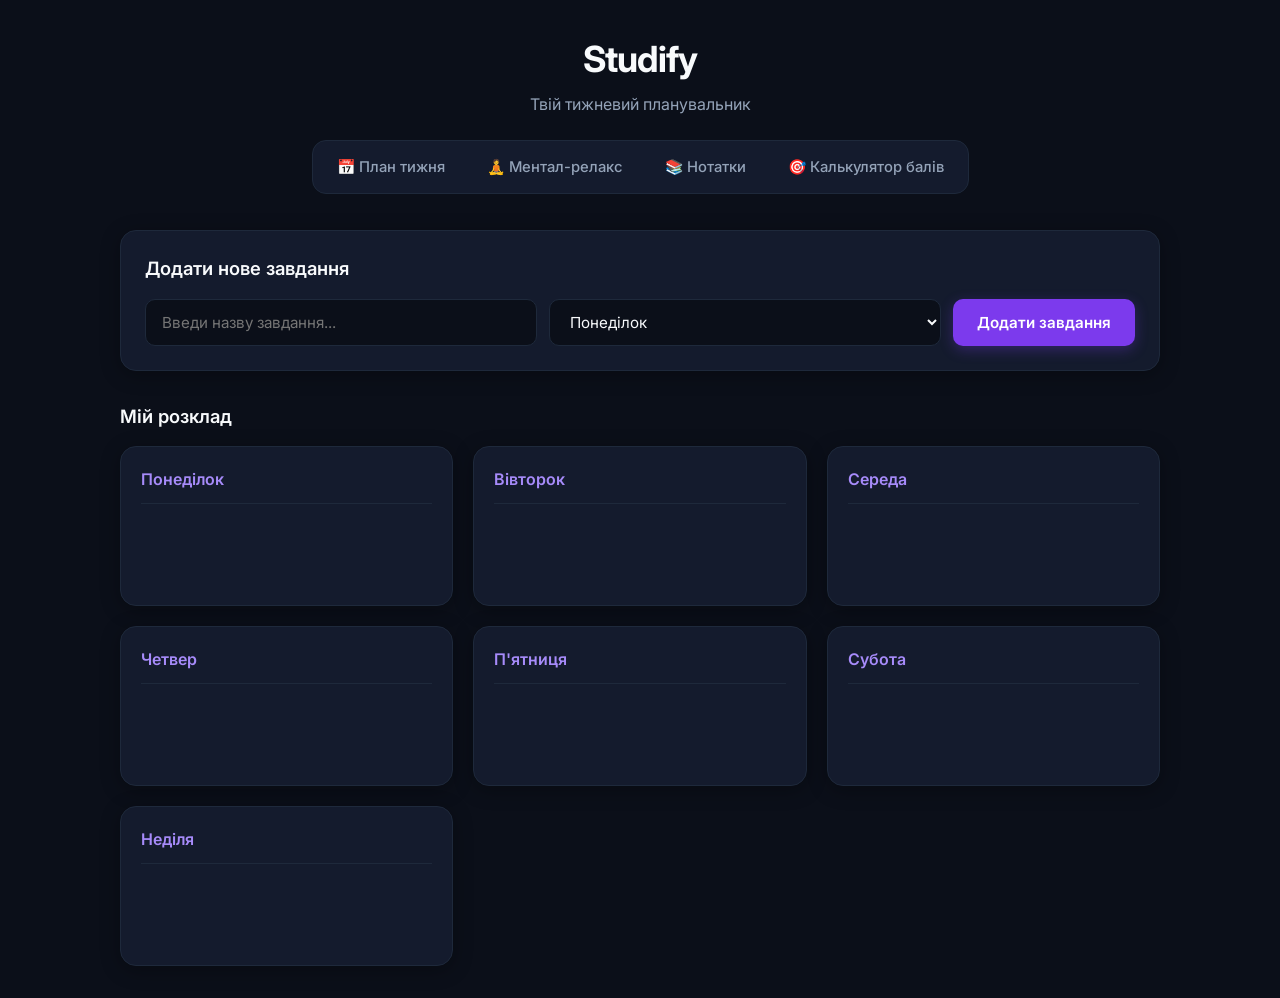
==== index.html @ 10cc6bbf "Add files via upload" ====
<!DOCTYPE html>
<html lang="uk">
<head>
    <meta charset="UTF-8">
    <meta name="viewport" content="width=device-width, initial-scale=1.0">
    <title>Studify — План тижня</title>
    <link rel="stylesheet" href="css/style.css">
</head>
<body>
    <div class="container">
        <header>
            <h1>Studify</h1>
            <p>Твій тижневий планувальник</p>
            
            <nav class="nav-menu">
    <a href="index.html" class="nav-btn">📅 План тижня</a>
    <a href="relax.html" class="nav-btn">🧘 Ментал-релакс</a>
    <a href="notes.html" class="nav-btn">📚 Нотатки</a>
    <a href="calc.html" class="nav-btn">🎯 Калькулятор балів</a>
            </nav>
        </header>

        <section class="task-form-section">
            <h2>Додати нове завдання</h2>
            <form id="taskForm">
                <input type="text" id="taskInput" placeholder="Введи назву завдання..." required>
                <select id="daySelect">
                    <option value="Понеділок">Понеділок</option>
                    <option value="Вівторок">Вівторок</option>
                    <option value="Середа">Середа</option>
                    <option value="Четвер">Четвер</option>
                    <option value="П'ятниця">П'ятниця</option>
                    <option value="Субота">Субота</option>
                    <option value="Неділя">Неділя</option>
                </select>
                <button type="submit">Додати завдання</button>
            </form>
        </section>

        <section class="board-section">
            <h2>Мій розклад</h2>
            <div class="board" id="board"></div>
        </section>
    </div>

    <script src="js/app.js"></script>
</body>
</html>
---- css/style.css ----
@import url('https://fonts.googleapis.com/css2?family=Inter:wght@400;500;600;700&display=swap');

* {
    box-sizing: border-box;
    margin: 0;
    padding: 0;
    font-family: 'Inter', -apple-system, BlinkMacSystemFont, 'Segoe UI', Roboto, sans-serif;
}

body {
    background-color: #0b0f19;
    color: #e2e8f0;
    padding: 32px 20px;
    line-height: 1.5;
}

.container {
    max-width: 1040px;
    margin: 0 auto;
}

header {
    text-align: center;
    margin-bottom: 36px;
}

header h1 {
    font-size: 2.25rem;
    font-weight: 700;
    letter-spacing: -0.025em;
    color: #f8fafc;
    margin-bottom: 6px;
}

header p {
    color: #94a3b8;
    font-size: 1rem;
    margin-bottom: 24px;
}

.nav-menu {
    display: inline-flex;
    flex-wrap: wrap;
    justify-content: center;
    gap: 6px;
    background-color: #141b2d;
    padding: 6px;
    border-radius: 14px;
    border: 1px solid #1e293b;
}

.nav-btn {
    padding: 9px 18px;
    color: #94a3b8;
    text-decoration: none;
    border-radius: 10px;
    font-weight: 500;
    font-size: 0.925rem;
    transition: all 0.2s ease;
}

.nav-btn:hover {
    color: #f8fafc;
    background-color: rgba(255, 255, 255, 0.05);
}

.nav-btn.active {
    background-color: #7c3aed;
    color: #ffffff;
    font-weight: 600;
    box-shadow: 0 4px 14px rgba(124, 58, 237, 0.35);
}

.task-form-section {
    background: #141b2d;
    padding: 24px;
    border-radius: 16px;
    border: 1px solid #1e293b;
    box-shadow: 0 4px 20px rgba(0, 0, 0, 0.3);
    margin-bottom: 32px;
}

.task-form-section h2,
.board-section h2 {
    font-size: 1.15rem;
    font-weight: 600;
    color: #f8fafc;
    margin-bottom: 16px;
}

#taskForm,
#noteForm,
#calcForm {
    display: flex;
    gap: 12px;
    flex-wrap: wrap;
}

input[type="text"],
input[type="number"],
select {
    padding: 12px 16px;
    font-size: 0.95rem;
    color: #f8fafc;
    background-color: #0b0f19;
    border: 1px solid #1e293b;
    border-radius: 10px;
    flex: 1;
    min-width: 180px;
    transition: all 0.2s ease;
    outline: none;
    cursor: pointer;
}

input[type="text"] {
    cursor: text;
}

input[type="text"]:focus,
input[type="number"]:focus,
select:focus {
    background-color: #141b2d;
    border-color: #7c3aed;
    box-shadow: 0 0 0 3px rgba(124, 58, 237, 0.25);
}

button[type="submit"],
#startBreathBtn {
    padding: 12px 24px;
    background-color: #7c3aed;
    color: #ffffff;
    border: none;
    border-radius: 10px;
    cursor: pointer;
    font-size: 0.95rem;
    font-weight: 600;
    transition: all 0.2s ease;
    box-shadow: 0 4px 14px rgba(124, 58, 237, 0.3);
}

button[type="submit"]:hover,
#startBreathBtn:hover {
    background-color: #6d28d9;
    transform: translateY(-1px);
    box-shadow: 0 6px 18px rgba(124, 58, 237, 0.4);
}

button[type="submit"]:active,
#startBreathBtn:active {
    transform: translateY(0);
}

.board {
    display: grid;
    grid-template-columns: repeat(auto-fit, minmax(260px, 1fr));
    gap: 20px;
}

.day-column {
    background: #141b2d;
    padding: 20px;
    border-radius: 16px;
    border: 1px solid #1e293b;
    box-shadow: 0 4px 20px rgba(0, 0, 0, 0.3);
    min-height: 160px;
}

.day-column h3 {
    font-size: 1rem;
    font-weight: 600;
    color: #a78bfa;
    padding-bottom: 12px;
    margin-bottom: 14px;
    border-bottom: 1px solid #1e293b;
}

.task-list {
    list-style: none;
    display: flex;
    flex-direction: column;
    gap: 10px;
}

.task-item {
    display: flex;
    justify-content: space-between;
    align-items: center;
    background: #0b0f19;
    padding: 12px 14px;
    border-radius: 10px;
    border: 1px solid #1e293b;
    font-size: 0.95rem;
    color: #e2e8f0;
    transition: all 0.2s ease;
}

.task-item:hover {
    border-color: #334155;
    background: #0f172a;
}

.task-item.completed {
    text-decoration: line-through;
    color: #64748b;
    background: #0e1320;
}

.btn-delete {
    background: transparent;
    border: none;
    color: #94a3b8;
    cursor: pointer;
    font-size: 0.9rem;
    width: 28px;
    height: 28px;
    border-radius: 6px;
    display: flex;
    align-items: center;
    justify-content: center;
    transition: all 0.15s ease;
}

.btn-delete:hover {
    background-color: rgba(239, 68, 68, 0.2);
    color: #f87171;
}

.relax-card {
    background: #141b2d;
    padding: 48px 24px;
    border-radius: 20px;
    border: 1px solid #1e293b;
    text-align: center;
    box-shadow: 0 4px 20px rgba(0, 0, 0, 0.3);
    max-width: 540px;
    margin: 0 auto;
}

.relax-card h2 {
    color: #f8fafc;
    font-size: 1.4rem;
    margin-bottom: 8px;
}

.relax-card p {
    color: #94a3b8;
    margin-bottom: 36px;
}

.breathing-circle {
    width: 170px;
    height: 170px;
    background: linear-gradient(135deg, #7c3aed, #4f46e5);
    color: #ffffff;
    border-radius: 50%;
    margin: 0 auto 36px auto;
    display: flex;
    align-items: center;
    justify-content: center;
    font-size: 1.05rem;
    font-weight: 600;
    box-shadow: 0 10px 30px rgba(124, 58, 237, 0.35);
    transition: transform 4s ease-in-out, background 4s ease-in-out, box-shadow 4s ease-in-out;
}

.breathing-circle.inhale {
    transform: scale(1.25);
    background: linear-gradient(135deg, #2563eb, #1d4ed8);
    box-shadow: 0 15px 35px rgba(37, 99, 235, 0.4);
}

.breathing-circle.exhale {
    transform: scale(1);
    background: linear-gradient(135deg, #7c3aed, #4f46e5);
    box-shadow: 0 10px 30px rgba(124, 58, 237, 0.35);
}

#startBreathBtn:disabled {
    background-color: #334155;
    cursor: not-allowed;
    transform: none;
    box-shadow: none;
}

.notes-grid {
    display: grid;
    grid-template-columns: repeat(auto-fill, minmax(280px, 1fr));
    gap: 20px;
}

.note-card {
    background: #141b2d;
    padding: 20px;
    border-radius: 16px;
    border: 1px solid #1e293b;
    box-shadow: 0 4px 20px rgba(0, 0, 0, 0.3);
    display: flex;
    flex-direction: column;
    justify-content: space-between;
    transition: transform 0.2s ease, box-shadow 0.2s ease;
}

.note-card:hover {
    transform: translateY(-2px);
    border-color: #334155;
}

.note-header {
    display: flex;
    justify-content: space-between;
    align-items: center;
    margin-bottom: 12px;
}

.note-header strong {
    display: inline-block;
    background-color: rgba(124, 58, 237, 0.15);
    color: #a78bfa;
    padding: 4px 12px;
    border-radius: 20px;
    font-size: 0.85rem;
    font-weight: 600;
}

.note-card p {
    color: #cbd5e1;
    font-size: 0.95rem;
    line-height: 1.6;
    word-break: break-word;
}

.calc-result-box {
    background: linear-gradient(135deg, #7c3aed, #4f46e5);
    color: #ffffff;
    padding: 24px;
    border-radius: 16px;
    font-size: 1.5rem;
    font-weight: 700;
    text-align: center;
    margin-bottom: 24px;
    box-shadow: 0 8px 25px rgba(124, 58, 237, 0.3);
    letter-spacing: -0.02em;
}

#gradesBoard {
    display: block;
    background: #141b2d;
    padding: 20px;
    border-radius: 16px;
    border: 1px solid #1e293b;
    box-shadow: 0 4px 20px rgba(0, 0, 0, 0.3);
}

#gradesBoard .task-item strong {
    background-color: rgba(124, 58, 237, 0.15);
    color: #a78bfa;
    padding: 3px 10px;
    border-radius: 8px;
    margin-left: 8px;
    font-size: 0.9rem;
}
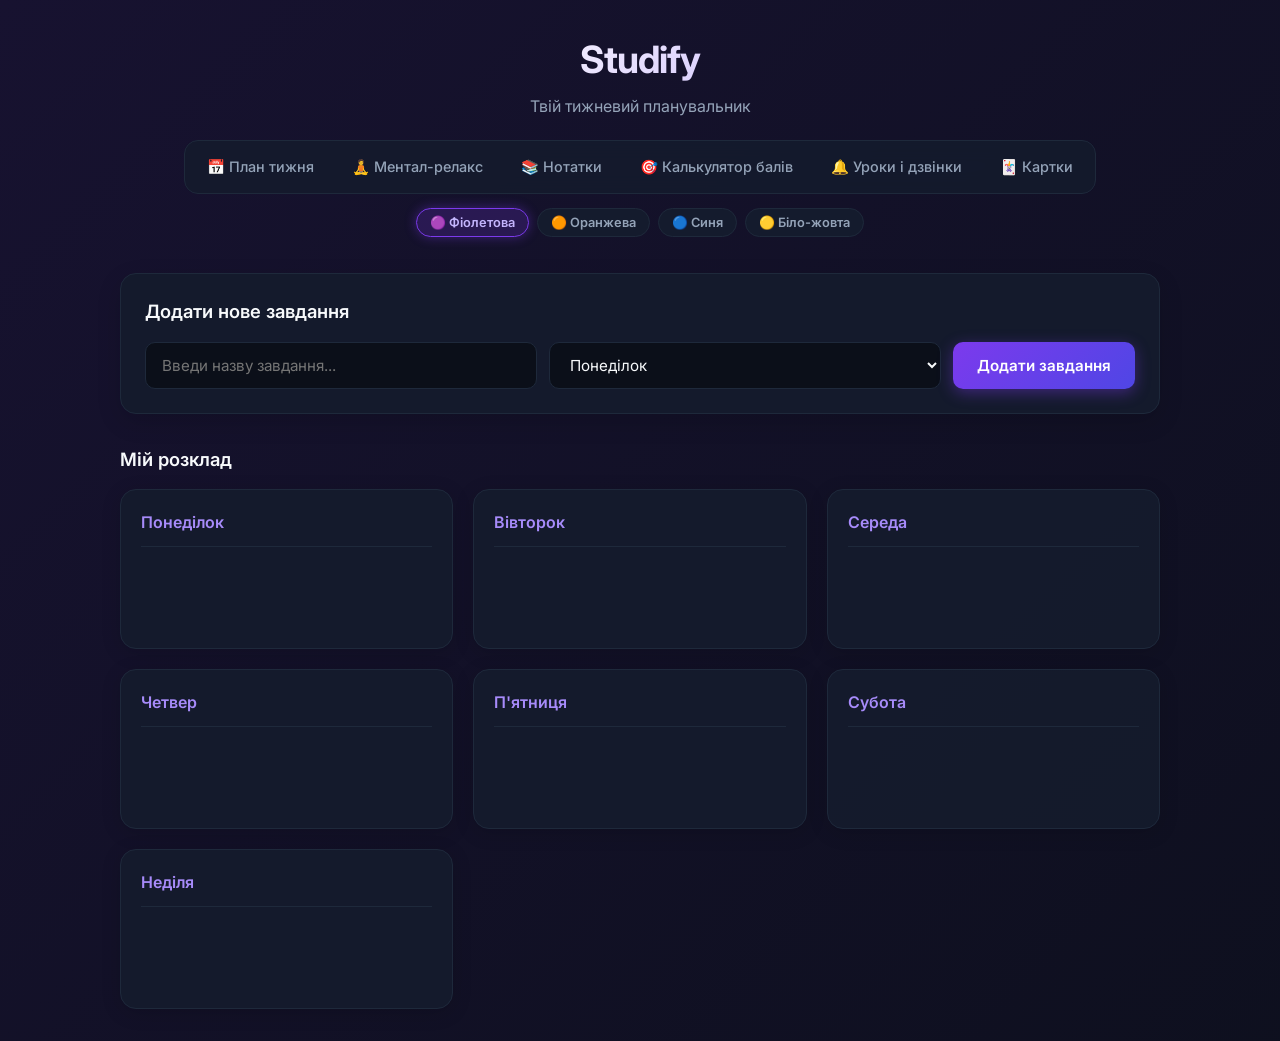
==== commit ba25ae55: "Add files via upload" ====
--- a/index.html
+++ b/index.html
@@ -11,13 +11,21 @@
         <header>
             <h1>Studify</h1>
             <p>Твій тижневий планувальник</p>
-            
+
             <nav class="nav-menu">
     <a href="index.html" class="nav-btn">📅 План тижня</a>
     <a href="relax.html" class="nav-btn">🧘 Ментал-релакс</a>
     <a href="notes.html" class="nav-btn">📚 Нотатки</a>
     <a href="calc.html" class="nav-btn">🎯 Калькулятор балів</a>
-            </nav>
+    <a href="schedule.html" class="nav-btn">🔔 Уроки і дзвінки</a>
+    <a href="flashcards.html" class="nav-btn">🃏 Картки</a>
+</nav>
+            <div class="theme-switcher">
+                <button type="button" class="theme-btn active" data-theme="purple">🟣 Фіолетова</button>
+                <button type="button" class="theme-btn" data-theme="orange">🟠 Оранжева</button>
+                <button type="button" class="theme-btn" data-theme="blue">🔵 Синя</button>
+                <button type="button" class="theme-btn" data-theme="cream">🟡 Біло-жовта</button>
+            </div>
         </header>
 
         <section class="task-form-section">
@@ -44,5 +52,6 @@
     </div>
 
     <script src="js/app.js"></script>
+    <script src="js/theme.js"></script>
 </body>
 </html>
--- a/css/style.css
+++ b/css/style.css
@@ -1,4 +1,162 @@
 @import url('https://fonts.googleapis.com/css2?family=Inter:wght@400;500;600;700&display=swap');
+
+:root,
+body[data-theme="purple"] {
+    --bg-grad: linear-gradient(-45deg, #0b0f19, #131129, #0b0f19, #171230);
+    --surface: rgba(20, 27, 45, 0.9);
+    --surface-solid: #141b2d;
+    --surface-inner: #0b0f19;
+    --surface-hover: #111827;
+    --border: #1e293b;
+    --border-hover: #4c1d95;
+    --text: #e2e8f0;
+    --text-strong: #f8fafc;
+    --muted: #94a3b8;
+    --accent: #7c3aed;
+    --accent-hover: #6d28d9;
+    --accent-soft: #a78bfa;
+    --badge-bg: rgba(124, 58, 237, 0.2);
+    --badge-text: #c4b5fd;
+    --btn-grad: linear-gradient(135deg, #7c3aed, #4f46e5);
+    --hero-grad: linear-gradient(135deg, #7c3aed, #3b82f6);
+    --title-grad: linear-gradient(135deg, #ffffff 30%, #a78bfa 100%);
+    --glow: rgba(124, 58, 237, 0.4);
+    --btn-text: #ffffff;
+    --inhale-grad: linear-gradient(135deg, #3b82f6, #1d4ed8);
+    --inhale-glow: rgba(59, 130, 246, 0.55);
+}
+
+body[data-theme="orange"] {
+    --bg-grad: linear-gradient(-45deg, #16100c, #24150b, #16100c, #2b180d);
+    --surface: rgba(34, 22, 15, 0.92);
+    --surface-solid: #22160f;
+    --surface-inner: #140d09;
+    --surface-hover: #1c130d;
+    --border: #3b2618;
+    --border-hover: #c2410c;
+    --text: #ffedd5;
+    --text-strong: #fff7ed;
+    --muted: #d6b89c;
+    --accent: #ea580c;
+    --accent-hover: #c2410c;
+    --accent-soft: #fb923c;
+    --badge-bg: rgba(234, 88, 12, 0.22);
+    --badge-text: #fdba74;
+    --btn-grad: linear-gradient(135deg, #f97316, #ea580c);
+    --hero-grad: linear-gradient(135deg, #f97316, #d97706);
+    --title-grad: linear-gradient(135deg, #fff7ed 25%, #fb923c 100%);
+    --glow: rgba(249, 115, 22, 0.42);
+    --btn-text: #ffffff;
+    --inhale-grad: linear-gradient(135deg, #f59e0b, #d97706);
+    --inhale-glow: rgba(245, 158, 11, 0.55);
+}
+
+body[data-theme="blue"] {
+    --bg-grad: linear-gradient(-45deg, #07111e, #0c1d33, #07111e, #0f2542);
+    --surface: rgba(13, 27, 48, 0.92);
+    --surface-solid: #0d1b30;
+    --surface-inner: #07111e;
+    --surface-hover: #0b1729;
+    --border: #1b3559;
+    --border-hover: #0284c7;
+    --text: #e0f2fe;
+    --text-strong: #f0f9ff;
+    --muted: #93c5fd;
+    --accent: #0284c7;
+    --accent-hover: #0369a1;
+    --accent-soft: #38bdf8;
+    --badge-bg: rgba(2, 132, 199, 0.22);
+    --badge-text: #7dd3fc;
+    --btn-grad: linear-gradient(135deg, #0ea5e9, #2563eb);
+    --hero-grad: linear-gradient(135deg, #0284c7, #1d4ed8);
+    --title-grad: linear-gradient(135deg, #f0f9ff 25%, #38bdf8 100%);
+    --glow: rgba(14, 165, 233, 0.42);
+    --btn-text: #ffffff;
+    --inhale-grad: linear-gradient(135deg, #06b6d4, #0284c7);
+    --inhale-glow: rgba(6, 182, 212, 0.55);
+}
+
+body[data-theme="cream"] {
+    --bg-grad: linear-gradient(-45deg, #fffdf7, #fef9e7, #ffffff, #fef5d4);
+    --surface: rgba(255, 255, 255, 0.94);
+    --surface-solid: #ffffff;
+    --surface-inner: #fffbeb;
+    --surface-hover: #fef3c7;
+    --border: #fde68a;
+    --border-hover: #eab308;
+    --text: #292524;
+    --text-strong: #1c1917;
+    --muted: #78716c;
+    --accent: #eab308;
+    --accent-hover: #ca8a04;
+    --accent-soft: #ca8a04;
+    --badge-bg: rgba(234, 179, 8, 0.18);
+    --badge-text: #854d0e;
+    --btn-grad: linear-gradient(135deg, #facc15, #eab308);
+    --hero-grad: linear-gradient(135deg, #eab308, #d97706);
+    --title-grad: linear-gradient(135deg, #1c1917 20%, #ca8a04 100%);
+    --glow: rgba(234, 179, 8, 0.35);
+    --btn-text: #1c1917;
+    --inhale-grad: linear-gradient(135deg, #fde047, #eab308);
+    --inhale-glow: rgba(250, 204, 21, 0.5);
+}
+
+@keyframes fadeInPage {
+    from {
+        opacity: 0;
+        transform: translateY(12px);
+    }
+    to {
+        opacity: 1;
+        transform: translateY(0);
+    }
+}
+
+@keyframes popInCard {
+    0% {
+        opacity: 0;
+        transform: scale(0.92) translateY(10px);
+    }
+    100% {
+        opacity: 1;
+        transform: scale(1) translateY(0);
+    }
+}
+
+@keyframes fadeOutCard {
+    0% {
+        opacity: 1;
+        transform: scale(1);
+    }
+    100% {
+        opacity: 0;
+        transform: scale(0.85) translateX(15px);
+    }
+}
+
+@keyframes pulseAura {
+    0% {
+        box-shadow: 0 0 0 0 var(--glow);
+    }
+    70% {
+        box-shadow: 0 0 0 24px rgba(0, 0, 0, 0);
+    }
+    100% {
+        box-shadow: 0 0 0 0 rgba(0, 0, 0, 0);
+    }
+}
+
+@keyframes bgShift {
+    0% {
+        background-position: 0% 50%;
+    }
+    50% {
+        background-position: 100% 50%;
+    }
+    100% {
+        background-position: 0% 50%;
+    }
+}
 
 * {
     box-sizing: border-box;
@@ -8,15 +166,20 @@
 }
 
 body {
-    background-color: #0b0f19;
-    color: #e2e8f0;
+    background: var(--bg-grad);
+    background-size: 400% 400%;
+    animation: bgShift 15s ease infinite;
+    color: var(--text);
     padding: 32px 20px;
     line-height: 1.5;
+    min-height: 100vh;
+    transition: color 0.3s ease;
 }
 
 .container {
     max-width: 1040px;
     margin: 0 auto;
+    animation: fadeInPage 0.5s ease-out;
 }
 
 header {
@@ -25,17 +188,20 @@
 }
 
 header h1 {
-    font-size: 2.25rem;
+    font-size: 2.35rem;
     font-weight: 700;
     letter-spacing: -0.025em;
-    color: #f8fafc;
+    background: var(--title-grad);
+    background-clip: text;
+    -webkit-background-clip: text;
+    -webkit-text-fill-color: transparent;
     margin-bottom: 6px;
 }
 
 header p {
-    color: #94a3b8;
+    color: var(--muted);
     font-size: 1rem;
-    margin-bottom: 24px;
+    margin-bottom: 22px;
 }
 
 .nav-menu {
@@ -43,54 +209,97 @@
     flex-wrap: wrap;
     justify-content: center;
     gap: 6px;
-    background-color: #141b2d;
+    background-color: var(--surface);
+    backdrop-filter: blur(10px);
     padding: 6px;
     border-radius: 14px;
-    border: 1px solid #1e293b;
+    border: 1px solid var(--border);
+    margin-bottom: 14px;
 }
 
 .nav-btn {
-    padding: 9px 18px;
-    color: #94a3b8;
+    padding: 9px 16px;
+    color: var(--muted);
     text-decoration: none;
     border-radius: 10px;
     font-weight: 500;
-    font-size: 0.925rem;
+    font-size: 0.9rem;
+    transition: all 0.25s cubic-bezier(0.4, 0, 0.2, 1);
+}
+
+.nav-btn:hover {
+    color: var(--text-strong);
+    background-color: var(--badge-bg);
+    transform: translateY(-2px);
+}
+
+.nav-btn.active {
+    background: var(--btn-grad);
+    color: var(--btn-text);
+    font-weight: 600;
+    box-shadow: 0 4px 15px var(--glow);
+}
+
+.theme-switcher {
+    display: flex;
+    flex-wrap: wrap;
+    justify-content: center;
+    gap: 8px;
+}
+
+.theme-btn {
+    padding: 6px 13px;
+    border-radius: 999px;
+    border: 1px solid var(--border);
+    background: var(--surface-solid);
+    color: var(--muted);
+    font-size: 0.8rem;
+    font-weight: 600;
+    cursor: pointer;
     transition: all 0.2s ease;
 }
 
-.nav-btn:hover {
-    color: #f8fafc;
-    background-color: rgba(255, 255, 255, 0.05);
-}
-
-.nav-btn.active {
-    background-color: #7c3aed;
-    color: #ffffff;
-    font-weight: 600;
-    box-shadow: 0 4px 14px rgba(124, 58, 237, 0.35);
+.theme-btn:hover {
+    color: var(--text-strong);
+    border-color: var(--accent);
+    transform: translateY(-1px);
+}
+
+.theme-btn.active {
+    background: var(--badge-bg);
+    color: var(--badge-text);
+    border-color: var(--accent);
+    box-shadow: 0 0 12px var(--glow);
 }
 
 .task-form-section {
-    background: #141b2d;
+    background: var(--surface);
     padding: 24px;
     border-radius: 16px;
-    border: 1px solid #1e293b;
-    box-shadow: 0 4px 20px rgba(0, 0, 0, 0.3);
+    border: 1px solid var(--border);
+    box-shadow: 0 8px 25px rgba(0, 0, 0, 0.14);
     margin-bottom: 32px;
+    transition: border-color 0.3s ease, box-shadow 0.3s ease;
+}
+
+.task-form-section:hover {
+    border-color: var(--border-hover);
+    box-shadow: 0 10px 30px var(--glow);
 }
 
 .task-form-section h2,
 .board-section h2 {
     font-size: 1.15rem;
     font-weight: 600;
-    color: #f8fafc;
+    color: var(--text-strong);
     margin-bottom: 16px;
 }
 
 #taskForm,
 #noteForm,
-#calcForm {
+#calcForm,
+#lessonForm,
+#flashcardForm {
     display: flex;
     gap: 12px;
     flex-wrap: wrap;
@@ -101,13 +310,13 @@
 select {
     padding: 12px 16px;
     font-size: 0.95rem;
-    color: #f8fafc;
-    background-color: #0b0f19;
-    border: 1px solid #1e293b;
+    color: var(--text-strong);
+    background-color: var(--surface-inner);
+    border: 1px solid var(--border);
     border-radius: 10px;
     flex: 1;
     min-width: 180px;
-    transition: all 0.2s ease;
+    transition: all 0.25s ease;
     outline: none;
     cursor: pointer;
 }
@@ -119,35 +328,54 @@
 input[type="text"]:focus,
 input[type="number"]:focus,
 select:focus {
-    background-color: #141b2d;
-    border-color: #7c3aed;
-    box-shadow: 0 0 0 3px rgba(124, 58, 237, 0.25);
+    background-color: var(--surface-solid);
+    border-color: var(--accent);
+    box-shadow: 0 0 0 4px var(--badge-bg);
+    transform: translateY(-1px);
 }
 
 button[type="submit"],
 #startBreathBtn {
+    position: relative;
+    overflow: hidden;
     padding: 12px 24px;
-    background-color: #7c3aed;
-    color: #ffffff;
+    background: var(--btn-grad);
+    color: var(--btn-text);
     border: none;
     border-radius: 10px;
     cursor: pointer;
     font-size: 0.95rem;
     font-weight: 600;
-    transition: all 0.2s ease;
-    box-shadow: 0 4px 14px rgba(124, 58, 237, 0.3);
+    transition: all 0.25s cubic-bezier(0.4, 0, 0.2, 1);
+    box-shadow: 0 4px 15px var(--glow);
+}
+
+button[type="submit"]::after,
+#startBreathBtn::after {
+    content: '';
+    position: absolute;
+    top: 0;
+    left: -100%;
+    width: 100%;
+    height: 100%;
+    background: linear-gradient(90deg, transparent, rgba(255, 255, 255, 0.25), transparent);
+    transition: left 0.5s ease;
+}
+
+button[type="submit"]:hover::after,
+#startBreathBtn:hover::after {
+    left: 100%;
 }
 
 button[type="submit"]:hover,
 #startBreathBtn:hover {
-    background-color: #6d28d9;
-    transform: translateY(-1px);
-    box-shadow: 0 6px 18px rgba(124, 58, 237, 0.4);
+    transform: translateY(-2px) scale(1.02);
+    box-shadow: 0 8px 22px var(--glow);
 }
 
 button[type="submit"]:active,
 #startBreathBtn:active {
-    transform: translateY(0);
+    transform: translateY(0) scale(0.98);
 }
 
 .board {
@@ -157,21 +385,28 @@
 }
 
 .day-column {
-    background: #141b2d;
+    background: var(--surface);
     padding: 20px;
     border-radius: 16px;
-    border: 1px solid #1e293b;
-    box-shadow: 0 4px 20px rgba(0, 0, 0, 0.3);
+    border: 1px solid var(--border);
+    box-shadow: 0 4px 20px rgba(0, 0, 0, 0.14);
     min-height: 160px;
+    transition: transform 0.3s ease, border-color 0.3s ease, box-shadow 0.3s ease;
+}
+
+.day-column:hover {
+    transform: translateY(-4px);
+    border-color: var(--border-hover);
+    box-shadow: 0 12px 28px var(--glow);
 }
 
 .day-column h3 {
     font-size: 1rem;
     font-weight: 600;
-    color: #a78bfa;
+    color: var(--accent-soft);
     padding-bottom: 12px;
     margin-bottom: 14px;
-    border-bottom: 1px solid #1e293b;
+    border-bottom: 1px solid var(--border);
 }
 
 .task-list {
@@ -185,30 +420,30 @@
     display: flex;
     justify-content: space-between;
     align-items: center;
-    background: #0b0f19;
+    background: var(--surface-inner);
     padding: 12px 14px;
     border-radius: 10px;
-    border: 1px solid #1e293b;
+    border: 1px solid var(--border);
     font-size: 0.95rem;
-    color: #e2e8f0;
+    color: var(--text);
+    animation: popInCard 0.3s cubic-bezier(0.16, 1, 0.3, 1);
     transition: all 0.2s ease;
 }
 
 .task-item:hover {
-    border-color: #334155;
-    background: #0f172a;
-}
-
-.task-item.completed {
-    text-decoration: line-through;
-    color: #64748b;
-    background: #0e1320;
+    border-color: var(--accent);
+    background: var(--surface-hover);
+    transform: translateX(4px);
+}
+
+.removing {
+    animation: fadeOutCard 0.25s ease forwards !important;
 }
 
 .btn-delete {
     background: transparent;
     border: none;
-    color: #94a3b8;
+    color: var(--muted);
     cursor: pointer;
     font-size: 0.9rem;
     width: 28px;
@@ -217,41 +452,43 @@
     display: flex;
     align-items: center;
     justify-content: center;
-    transition: all 0.15s ease;
+    transition: all 0.2s ease;
 }
 
 .btn-delete:hover {
     background-color: rgba(239, 68, 68, 0.2);
-    color: #f87171;
+    color: #ef4444;
+    transform: rotate(90deg);
 }
 
 .relax-card {
-    background: #141b2d;
+    background: var(--surface);
     padding: 48px 24px;
     border-radius: 20px;
-    border: 1px solid #1e293b;
+    border: 1px solid var(--border);
     text-align: center;
-    box-shadow: 0 4px 20px rgba(0, 0, 0, 0.3);
+    box-shadow: 0 8px 30px rgba(0, 0, 0, 0.16);
     max-width: 540px;
     margin: 0 auto;
+    animation: popInCard 0.4s ease-out;
 }
 
 .relax-card h2 {
-    color: #f8fafc;
+    color: var(--text-strong);
     font-size: 1.4rem;
     margin-bottom: 8px;
 }
 
 .relax-card p {
-    color: #94a3b8;
+    color: var(--muted);
     margin-bottom: 36px;
 }
 
 .breathing-circle {
     width: 170px;
     height: 170px;
-    background: linear-gradient(135deg, #7c3aed, #4f46e5);
-    color: #ffffff;
+    background: var(--hero-grad);
+    color: var(--btn-text);
     border-radius: 50%;
     margin: 0 auto 36px auto;
     display: flex;
@@ -259,24 +496,25 @@
     justify-content: center;
     font-size: 1.05rem;
     font-weight: 600;
-    box-shadow: 0 10px 30px rgba(124, 58, 237, 0.35);
-    transition: transform 4s ease-in-out, background 4s ease-in-out, box-shadow 4s ease-in-out;
+    animation: pulseAura 3s infinite;
+    transition: transform 4s cubic-bezier(0.4, 0, 0.2, 1), background 4s ease-in-out, box-shadow 4s ease-in-out;
 }
 
 .breathing-circle.inhale {
-    transform: scale(1.25);
-    background: linear-gradient(135deg, #2563eb, #1d4ed8);
-    box-shadow: 0 15px 35px rgba(37, 99, 235, 0.4);
+    transform: scale(1.3);
+    background: var(--inhale-grad);
+    animation: none;
+    box-shadow: 0 0 45px var(--inhale-glow);
 }
 
 .breathing-circle.exhale {
     transform: scale(1);
-    background: linear-gradient(135deg, #7c3aed, #4f46e5);
-    box-shadow: 0 10px 30px rgba(124, 58, 237, 0.35);
+    background: var(--hero-grad);
+    box-shadow: 0 0 25px var(--glow);
 }
 
 #startBreathBtn:disabled {
-    background-color: #334155;
+    opacity: 0.55;
     cursor: not-allowed;
     transform: none;
     box-shadow: none;
@@ -289,20 +527,22 @@
 }
 
 .note-card {
-    background: #141b2d;
+    background: var(--surface);
     padding: 20px;
     border-radius: 16px;
-    border: 1px solid #1e293b;
-    box-shadow: 0 4px 20px rgba(0, 0, 0, 0.3);
+    border: 1px solid var(--border);
+    box-shadow: 0 4px 20px rgba(0, 0, 0, 0.14);
     display: flex;
     flex-direction: column;
     justify-content: space-between;
-    transition: transform 0.2s ease, box-shadow 0.2s ease;
+    animation: popInCard 0.35s cubic-bezier(0.16, 1, 0.3, 1);
+    transition: transform 0.25s ease, border-color 0.25s ease, box-shadow 0.25s ease;
 }
 
 .note-card:hover {
-    transform: translateY(-2px);
-    border-color: #334155;
+    transform: translateY(-5px);
+    border-color: var(--accent);
+    box-shadow: 0 12px 28px var(--glow);
 }
 
 .note-header {
@@ -314,8 +554,8 @@
 
 .note-header strong {
     display: inline-block;
-    background-color: rgba(124, 58, 237, 0.15);
-    color: #a78bfa;
+    background-color: var(--badge-bg);
+    color: var(--badge-text);
     padding: 4px 12px;
     border-radius: 20px;
     font-size: 0.85rem;
@@ -323,39 +563,331 @@
 }
 
 .note-card p {
-    color: #cbd5e1;
+    color: var(--text);
     font-size: 0.95rem;
     line-height: 1.6;
     word-break: break-word;
 }
 
 .calc-result-box {
-    background: linear-gradient(135deg, #7c3aed, #4f46e5);
-    color: #ffffff;
+    background: var(--hero-grad);
+    color: var(--btn-text);
     padding: 24px;
     border-radius: 16px;
-    font-size: 1.5rem;
+    font-size: 1.6rem;
     font-weight: 700;
     text-align: center;
     margin-bottom: 24px;
-    box-shadow: 0 8px 25px rgba(124, 58, 237, 0.3);
+    box-shadow: 0 10px 30px var(--glow);
     letter-spacing: -0.02em;
+    transition: transform 0.3s cubic-bezier(0.34, 1.56, 0.64, 1);
+}
+
+.calc-result-box.bump {
+    transform: scale(1.04);
 }
 
 #gradesBoard {
     display: block;
-    background: #141b2d;
+    background: var(--surface);
     padding: 20px;
     border-radius: 16px;
-    border: 1px solid #1e293b;
-    box-shadow: 0 4px 20px rgba(0, 0, 0, 0.3);
+    border: 1px solid var(--border);
+    box-shadow: 0 4px 20px rgba(0, 0, 0, 0.14);
 }
 
 #gradesBoard .task-item strong {
-    background-color: rgba(124, 58, 237, 0.15);
-    color: #a78bfa;
+    background-color: var(--badge-bg);
+    color: var(--badge-text);
     padding: 3px 10px;
     border-radius: 8px;
     margin-left: 8px;
     font-size: 0.9rem;
+}
+
+.stats-card {
+    background: var(--surface);
+    padding: 24px;
+    border-radius: 16px;
+    border: 1px solid var(--border);
+    box-shadow: 0 8px 25px rgba(0, 0, 0, 0.14);
+    animation: popInCard 0.35s ease-out;
+}
+
+.stats-card h3 {
+    font-size: 1rem;
+    font-weight: 600;
+    color: var(--badge-text);
+    margin-bottom: 20px;
+}
+
+.bar-chart {
+    display: flex;
+    align-items: flex-end;
+    gap: 16px;
+    min-height: 220px;
+    padding: 12px 8px 4px;
+    overflow-x: auto;
+}
+
+.empty-stats {
+    color: var(--muted);
+    font-size: 0.95rem;
+    align-self: center;
+}
+
+.bar-col {
+    flex: 1;
+    min-width: 72px;
+    max-width: 120px;
+    display: flex;
+    flex-direction: column;
+    align-items: center;
+    gap: 8px;
+}
+
+.bar-value {
+    font-size: 0.85rem;
+    font-weight: 700;
+    color: var(--text-strong);
+}
+
+.bar-track {
+    width: 100%;
+    height: 150px;
+    background: var(--surface-inner);
+    border: 1px solid var(--border);
+    border-radius: 12px;
+    padding: 4px;
+    display: flex;
+    align-items: flex-end;
+    overflow: hidden;
+}
+
+.bar-fill {
+    width: 100%;
+    height: 0%;
+    border-radius: 8px;
+    background: var(--btn-grad);
+    box-shadow: 0 0 18px var(--glow);
+    transition: height 0.7s cubic-bezier(0.22, 1, 0.36, 1), filter 0.25s ease;
+}
+
+.bar-col:hover .bar-fill {
+    filter: brightness(1.15);
+}
+
+.bar-label {
+    font-size: 0.78rem;
+    color: var(--muted);
+    text-align: center;
+    line-height: 1.25;
+    word-break: break-word;
+}
+
+.bells-grid {
+    display: grid;
+    grid-template-columns: repeat(auto-fit, minmax(120px, 1fr));
+    gap: 10px;
+}
+
+.bell-badge {
+    background: var(--surface-inner);
+    border: 1px solid var(--border);
+    border-radius: 12px;
+    padding: 10px 12px;
+    display: flex;
+    flex-direction: column;
+    align-items: center;
+    gap: 4px;
+    transition: transform 0.2s ease, border-color 0.2s ease;
+}
+
+.bell-badge:hover {
+    transform: translateY(-2px);
+    border-color: var(--accent);
+}
+
+.bell-badge strong {
+    font-size: 0.82rem;
+    color: var(--accent-soft);
+}
+
+.bell-badge span {
+    font-size: 0.85rem;
+    font-weight: 600;
+    color: var(--text-strong);
+}
+
+.lesson-info {
+    display: flex;
+    align-items: center;
+    gap: 10px;
+    flex-wrap: wrap;
+}
+
+.lesson-num {
+    background: var(--btn-grad);
+    color: var(--btn-text);
+    width: 24px;
+    height: 24px;
+    border-radius: 7px;
+    font-size: 0.8rem;
+    font-weight: 700;
+    display: inline-flex;
+    align-items: center;
+    justify-content: center;
+    flex-shrink: 0;
+}
+
+.lesson-room {
+    background: var(--badge-bg);
+    color: var(--badge-text);
+    padding: 2px 8px;
+    border-radius: 6px;
+    font-size: 0.78rem;
+    font-weight: 600;
+}
+
+.empty-lesson {
+    color: var(--muted);
+    font-size: 0.88rem;
+    padding: 8px 0;
+}
+
+.flashcards-stats {
+    background: var(--surface);
+    padding: 14px 20px;
+    border-radius: 14px;
+    border: 1px solid var(--border);
+    color: var(--text-strong);
+    font-weight: 600;
+    font-size: 0.95rem;
+    margin-bottom: 20px;
+}
+
+.flashcards-grid {
+    display: grid;
+    grid-template-columns: repeat(auto-fill, minmax(290px, 1fr));
+    gap: 20px;
+}
+
+.flashcard-item {
+    display: flex;
+    flex-direction: column;
+    gap: 10px;
+    animation: popInCard 0.35s cubic-bezier(0.16, 1, 0.3, 1);
+}
+
+.flashcard-scene {
+    perspective: 1000px;
+    height: 190px;
+    cursor: pointer;
+}
+
+.flashcard-inner {
+    position: relative;
+    width: 100%;
+    height: 100%;
+    transform-style: preserve-3d;
+    transition: transform 0.55s cubic-bezier(0.22, 1, 0.36, 1);
+}
+
+.flashcard-scene.is-flipped .flashcard-inner {
+    transform: rotateY(180deg);
+}
+
+.flashcard-face {
+    position: absolute;
+    inset: 0;
+    backface-visibility: hidden;
+    background: var(--surface);
+    border: 1px solid var(--border);
+    border-radius: 16px;
+    padding: 18px;
+    display: flex;
+    flex-direction: column;
+    justify-content: space-between;
+    box-shadow: 0 6px 20px rgba(0, 0, 0, 0.16);
+    transition: border-color 0.25s ease, box-shadow 0.25s ease;
+}
+
+.flashcard-scene:hover .flashcard-face {
+    border-color: var(--accent);
+    box-shadow: 0 10px 26px var(--glow);
+}
+
+.flashcard-back {
+    transform: rotateY(180deg);
+    background: var(--surface-hover);
+    border-color: var(--accent);
+}
+
+.flashcard-item.status-known .flashcard-face {
+    border-color: #10b981;
+}
+
+.flashcard-item.status-repeat .flashcard-face {
+    border-color: var(--accent);
+}
+
+.flashcard-subject {
+    align-self: flex-start;
+    background: var(--badge-bg);
+    color: var(--badge-text);
+    padding: 3px 10px;
+    border-radius: 999px;
+    font-size: 0.78rem;
+    font-weight: 600;
+}
+
+.flashcard-text {
+    color: var(--text-strong);
+    font-size: 1.05rem;
+    font-weight: 600;
+    text-align: center;
+    line-height: 1.45;
+    word-break: break-word;
+}
+
+.flashcard-hint {
+    font-size: 0.75rem;
+    color: var(--muted);
+    text-align: center;
+}
+
+.flashcard-actions {
+    display: flex;
+    align-items: center;
+    gap: 8px;
+}
+
+.card-status-btn {
+    flex: 1;
+    padding: 8px 12px;
+    border-radius: 10px;
+    border: 1px solid var(--border);
+    background: var(--surface-solid);
+    color: var(--muted);
+    font-size: 0.85rem;
+    font-weight: 600;
+    cursor: pointer;
+    transition: all 0.2s ease;
+}
+
+.card-status-btn:hover {
+    color: var(--text-strong);
+    border-color: var(--accent);
+}
+
+.card-status-btn.repeat.active {
+    background: var(--badge-bg);
+    color: var(--badge-text);
+    border-color: var(--accent);
+}
+
+.card-status-btn.known.active {
+    background: rgba(16, 185, 129, 0.2);
+    color: #34d399;
+    border-color: #10b981;
 }
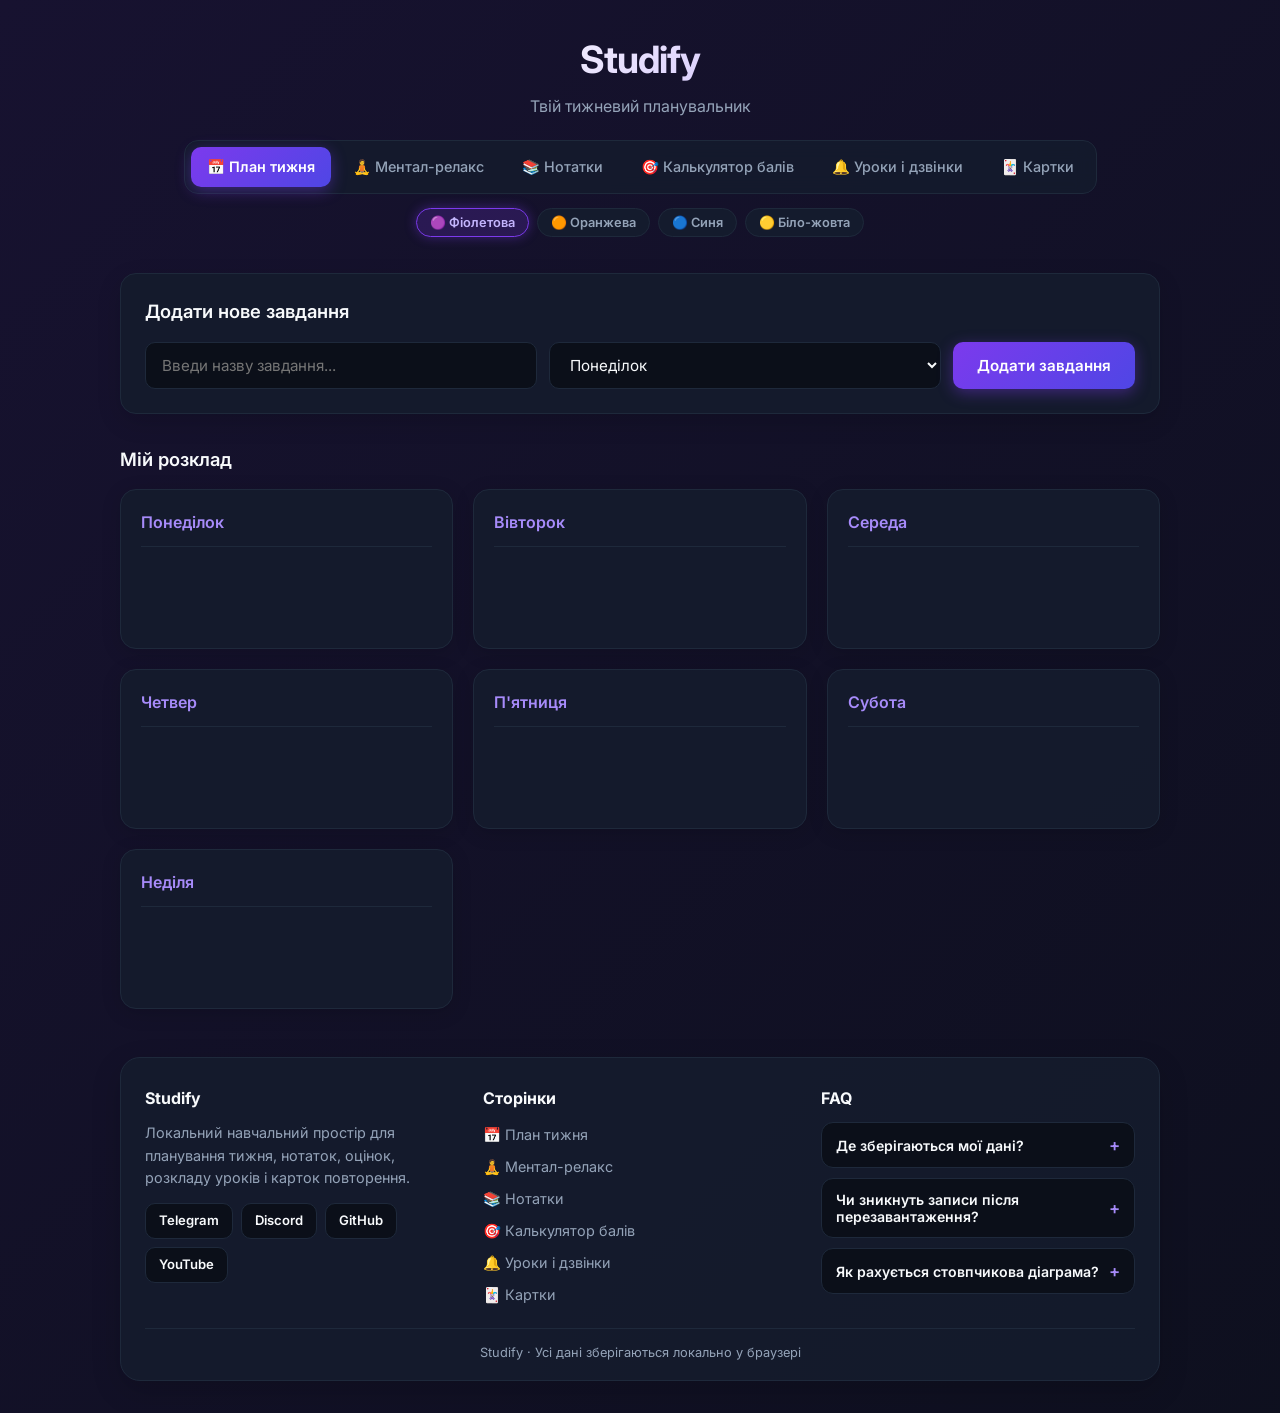
==== commit a0018381: "Add files via upload" ====
--- a/index.html
+++ b/index.html
@@ -13,13 +13,14 @@
             <p>Твій тижневий планувальник</p>
 
             <nav class="nav-menu">
-    <a href="index.html" class="nav-btn">📅 План тижня</a>
-    <a href="relax.html" class="nav-btn">🧘 Ментал-релакс</a>
-    <a href="notes.html" class="nav-btn">📚 Нотатки</a>
-    <a href="calc.html" class="nav-btn">🎯 Калькулятор балів</a>
-    <a href="schedule.html" class="nav-btn">🔔 Уроки і дзвінки</a>
-    <a href="flashcards.html" class="nav-btn">🃏 Картки</a>
-</nav>
+                <a href="index.html" class="nav-btn active">📅 План тижня</a>
+                <a href="relax.html" class="nav-btn">🧘 Ментал-релакс</a>
+                <a href="notes.html" class="nav-btn">📚 Нотатки</a>
+                <a href="calc.html" class="nav-btn">🎯 Калькулятор балів</a>
+                <a href="schedule.html" class="nav-btn">🔔 Уроки і дзвінки</a>
+                <a href="flashcards.html" class="nav-btn">🃏 Картки</a>
+            </nav>
+
             <div class="theme-switcher">
                 <button type="button" class="theme-btn active" data-theme="purple">🟣 Фіолетова</button>
                 <button type="button" class="theme-btn" data-theme="orange">🟠 Оранжева</button>
@@ -49,9 +50,76 @@
             <h2>Мій розклад</h2>
             <div class="board" id="board"></div>
         </section>
+
+        <footer class="site-footer">
+            <div class="footer-grid">
+                <div class="footer-col">
+                    <h3>Studify</h3>
+                    <p>Локальний навчальний простір для планування тижня, нотаток, оцінок, розкладу уроків і карток повторення.</p>
+                    <div class="social-links">
+                        <a href="https://t.me" target="_blank" rel="noopener noreferrer" class="social-link">Telegram</a>
+                        <a href="https://discord.com" target="_blank" rel="noopener noreferrer" class="social-link">Discord</a>
+                        <a href="https://github.com" target="_blank" rel="noopener noreferrer" class="social-link">GitHub</a>
+                        <a href="https://youtube.com" target="_blank" rel="noopener noreferrer" class="social-link">YouTube</a>
+                    </div>
+                </div>
+
+                <div class="footer-col">
+                    <h3>Сторінки</h3>
+                    <ul class="footer-nav">
+                        <li><a href="index.html">📅 План тижня</a></li>
+                        <li><a href="relax.html">🧘 Ментал-релакс</a></li>
+                        <li><a href="notes.html">📚 Нотатки</a></li>
+                        <li><a href="calc.html">🎯 Калькулятор балів</a></li>
+                        <li><a href="schedule.html">🔔 Уроки і дзвінки</a></li>
+                        <li><a href="flashcards.html">🃏 Картки</a></li>
+                    </ul>
+                </div>
+
+                <div class="footer-col">
+                    <h3>FAQ</h3>
+                    <div class="faq-list">
+                        <div class="faq-item">
+                            <button type="button" class="faq-question">
+                                <span>Де зберігаються мої дані?</span>
+                                <span class="faq-icon">+</span>
+                            </button>
+                            <div class="faq-answer">
+                                <p>Усі завдання, нотатки, оцінки, уроки, картки та обрана тема зберігаються локально у твоєму браузері через localStorage без реєстрації.</p>
+                            </div>
+                        </div>
+
+                        <div class="faq-item">
+                            <button type="button" class="faq-question">
+                                <span>Чи зникнуть записи після перезавантаження?</span>
+                                <span class="faq-icon">+</span>
+                            </button>
+                            <div class="faq-answer">
+                                <p>Ні, після оновлення чи закриття вкладки дані залишаються. Вони можуть очиститися лише при ручному видаленні або очищенні даних браузера.</p>
+                            </div>
+                        </div>
+
+                        <div class="faq-item">
+                            <button type="button" class="faq-question">
+                                <span>Як рахується стовпчикова діаграма?</span>
+                                <span class="faq-icon">+</span>
+                            </button>
+                            <div class="faq-answer">
+                                <p>Калькулятор групує оцінки за предметами за 12-бальною шкалою, рахує середній бал по кожному предмету та будує висоту стовпців.</p>
+                            </div>
+                        </div>
+                    </div>
+                </div>
+            </div>
+
+            <div class="footer-bottom">
+                <span>Studify · Усі дані зберігаються локально у браузері</span>
+            </div>
+        </footer>
     </div>
 
     <script src="js/app.js"></script>
+    <script src="js/footer.js"></script>
     <script src="js/theme.js"></script>
 </body>
 </html>
--- a/css/style.css
+++ b/css/style.css
@@ -890,4 +890,153 @@
     background: rgba(16, 185, 129, 0.2);
     color: #34d399;
     border-color: #10b981;
+}
+.site-footer {
+    margin-top: 48px;
+    background: var(--surface);
+    border: 1px solid var(--border);
+    border-radius: 20px;
+    padding: 28px 24px 18px;
+    box-shadow: 0 10px 30px rgba(0, 0, 0, 0.16);
+    animation: fadeInPage 0.5s ease-out;
+}
+
+.footer-grid {
+    display: grid;
+    grid-template-columns: repeat(auto-fit, minmax(240px, 1fr));
+    gap: 24px;
+    padding-bottom: 22px;
+    border-bottom: 1px solid var(--border);
+}
+
+.footer-col h3 {
+    font-size: 1rem;
+    font-weight: 700;
+    color: var(--text-strong);
+    margin-bottom: 12px;
+}
+
+.footer-col p {
+    font-size: 0.9rem;
+    color: var(--muted);
+    line-height: 1.55;
+}
+
+.social-links {
+    display: flex;
+    flex-wrap: wrap;
+    gap: 8px;
+    margin-top: 14px;
+}
+
+.social-link {
+    text-decoration: none;
+    font-size: 0.82rem;
+    font-weight: 600;
+    padding: 7px 13px;
+    border-radius: 10px;
+    background: var(--surface-inner);
+    color: var(--text-strong);
+    border: 1px solid var(--border);
+    transition: transform 0.2s ease, border-color 0.2s ease, background 0.2s ease;
+}
+
+.social-link:hover {
+    transform: translateY(-2px);
+    border-color: var(--accent);
+    background: var(--badge-bg);
+    color: var(--badge-text);
+}
+
+.footer-nav {
+    list-style: none;
+    display: flex;
+    flex-direction: column;
+    gap: 8px;
+}
+
+.footer-nav a {
+    text-decoration: none;
+    font-size: 0.9rem;
+    color: var(--muted);
+    transition: color 0.2s ease, transform 0.2s ease;
+    display: inline-block;
+}
+
+.footer-nav a:hover {
+    color: var(--accent-soft);
+    transform: translateX(4px);
+}
+
+.faq-list {
+    display: flex;
+    flex-direction: column;
+    gap: 10px;
+}
+
+.faq-item {
+    background: var(--surface-inner);
+    border: 1px solid var(--border);
+    border-radius: 12px;
+    overflow: hidden;
+    transition: border-color 0.2s ease;
+}
+
+.faq-item.open {
+    border-color: var(--accent);
+}
+
+.faq-question {
+    width: 100%;
+    background: transparent;
+    border: none;
+    padding: 12px 14px;
+    color: var(--text-strong);
+    font-size: 0.88rem;
+    font-weight: 600;
+    text-align: left;
+    display: flex;
+    justify-content: space-between;
+    align-items: center;
+    gap: 10px;
+    cursor: pointer;
+    transition: background 0.2s ease;
+}
+
+.faq-question:hover {
+    background: var(--surface-hover);
+}
+
+.faq-icon {
+    font-size: 1.05rem;
+    color: var(--accent-soft);
+    transition: transform 0.25s ease;
+    flex-shrink: 0;
+}
+
+.faq-item.open .faq-icon {
+    transform: rotate(45deg);
+}
+
+.faq-answer {
+    max-height: 0;
+    overflow: hidden;
+    transition: max-height 0.3s ease;
+}
+
+.faq-item.open .faq-answer {
+    max-height: 220px;
+}
+
+.faq-answer p {
+    padding: 0 14px 12px;
+    font-size: 0.84rem;
+    color: var(--muted);
+}
+
+.footer-bottom {
+    padding-top: 14px;
+    text-align: center;
+    font-size: 0.8rem;
+    color: var(--muted);
 }
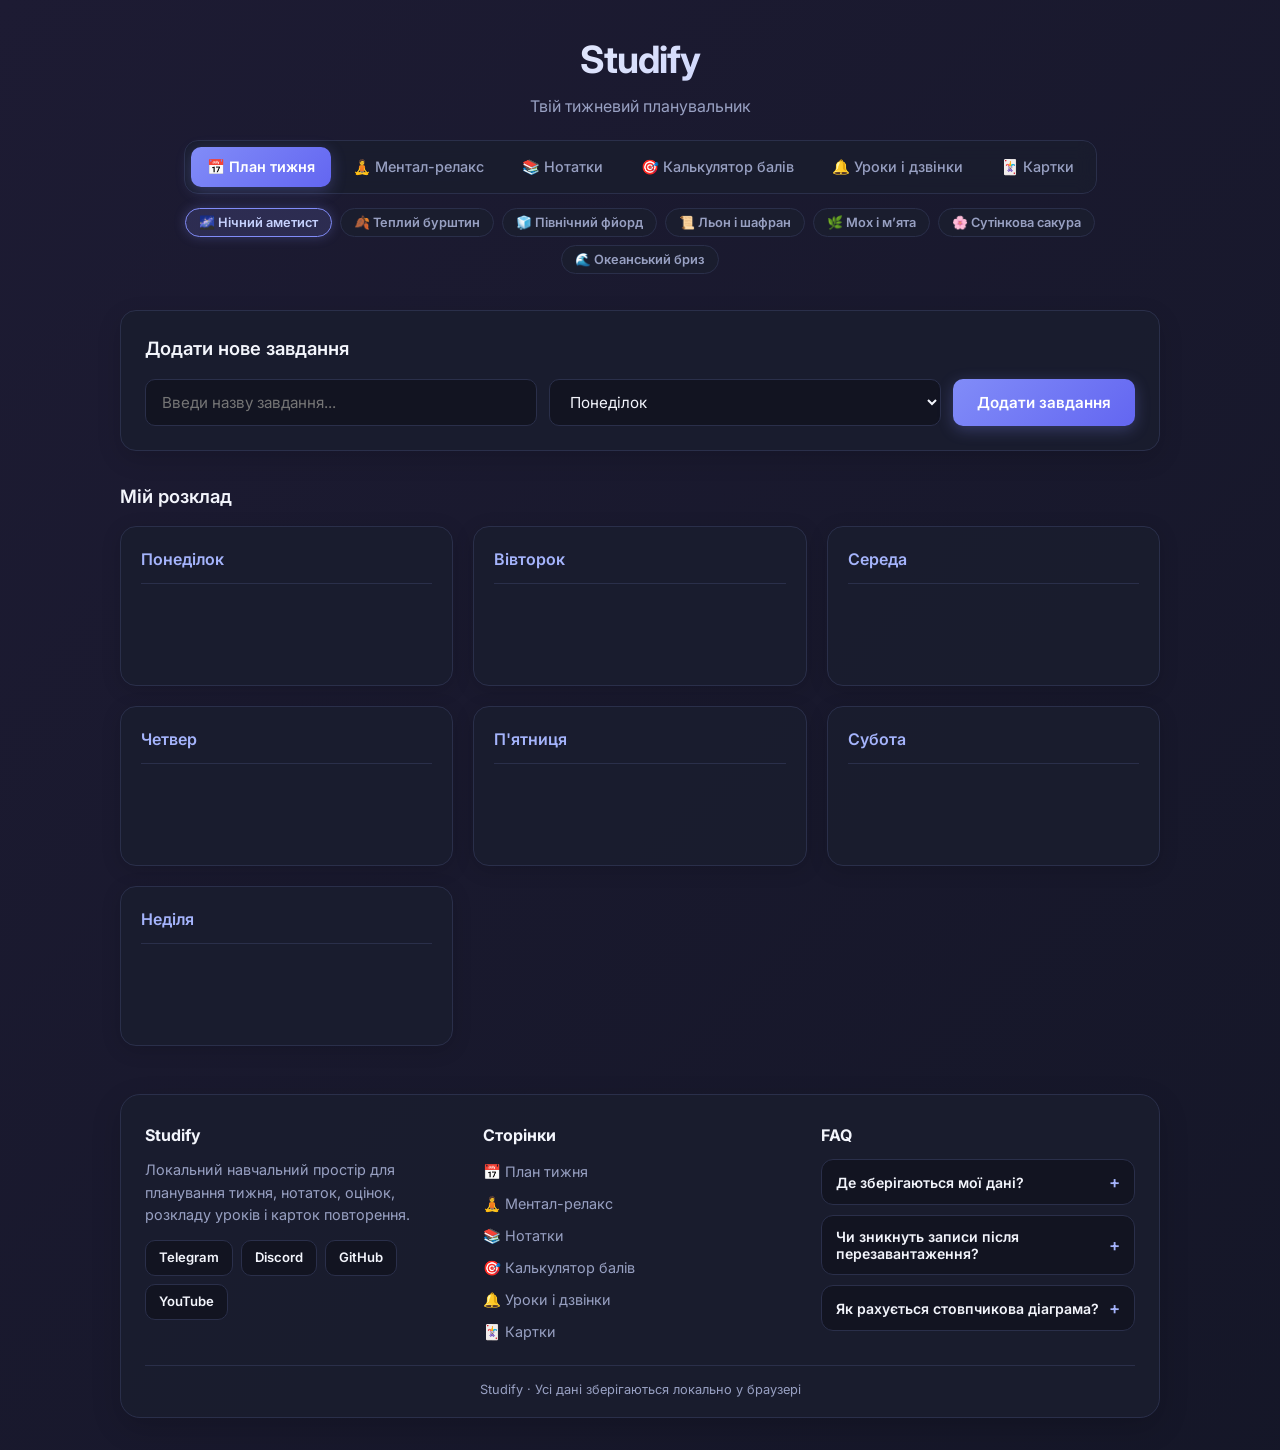
==== commit 87582b4b: "Add files via upload" ====
--- a/index.html
+++ b/index.html
@@ -22,11 +22,14 @@
             </nav>
 
             <div class="theme-switcher">
-                <button type="button" class="theme-btn active" data-theme="purple">🟣 Фіолетова</button>
-                <button type="button" class="theme-btn" data-theme="orange">🟠 Оранжева</button>
-                <button type="button" class="theme-btn" data-theme="blue">🔵 Синя</button>
-                <button type="button" class="theme-btn" data-theme="cream">🟡 Біло-жовта</button>
-            </div>
+    <button type="button" class="theme-btn active" data-theme="purple">🌌 Нічний аметист</button>
+    <button type="button" class="theme-btn" data-theme="orange">🍂 Теплий бурштин</button>
+    <button type="button" class="theme-btn" data-theme="blue">🧊 Північний фйорд</button>
+    <button type="button" class="theme-btn" data-theme="cream">📜 Льон і шафран</button>
+    <button type="button" class="theme-btn" data-theme="emerald">🌿 Мох і м’ята</button>
+    <button type="button" class="theme-btn" data-theme="rose">🌸 Сутінкова сакура</button>
+    <button type="button" class="theme-btn" data-theme="cyan">🌊 Океанський бриз</button>
+</div>
         </header>
 
         <section class="task-form-section">
--- a/css/style.css
+++ b/css/style.css
@@ -2,103 +2,178 @@
 
 :root,
 body[data-theme="purple"] {
-    --bg-grad: linear-gradient(-45deg, #0b0f19, #131129, #0b0f19, #171230);
-    --surface: rgba(20, 27, 45, 0.9);
-    --surface-solid: #141b2d;
-    --surface-inner: #0b0f19;
-    --surface-hover: #111827;
-    --border: #1e293b;
-    --border-hover: #4c1d95;
-    --text: #e2e8f0;
-    --text-strong: #f8fafc;
-    --muted: #94a3b8;
-    --accent: #7c3aed;
-    --accent-hover: #6d28d9;
-    --accent-soft: #a78bfa;
-    --badge-bg: rgba(124, 58, 237, 0.2);
-    --badge-text: #c4b5fd;
-    --btn-grad: linear-gradient(135deg, #7c3aed, #4f46e5);
-    --hero-grad: linear-gradient(135deg, #7c3aed, #3b82f6);
-    --title-grad: linear-gradient(135deg, #ffffff 30%, #a78bfa 100%);
-    --glow: rgba(124, 58, 237, 0.4);
+    --bg-grad: linear-gradient(-45deg, #11131f, #191a2e, #121524, #1d1b33);
+    --surface: rgba(26, 29, 46, 0.92);
+    --surface-solid: #1a1d2e;
+    --surface-inner: #121421;
+    --surface-hover: #21253b;
+    --border: #2a2f4a;
+    --border-hover: #6366f1;
+    --text: #dce1f5;
+    --text-strong: #f3f5fc;
+    --muted: #98a0c2;
+    --accent: #818cf8;
+    --accent-hover: #6366f1;
+    --accent-soft: #a5b4fc;
+    --badge-bg: rgba(129, 140, 248, 0.16);
+    --badge-text: #c7d2fe;
+    --btn-grad: linear-gradient(135deg, #818cf8, #6366f1);
+    --hero-grad: linear-gradient(135deg, #6366f1, #8b5cf6);
+    --title-grad: linear-gradient(135deg, #f3f5fc 25%, #a5b4fc 100%);
+    --glow: rgba(129, 140, 248, 0.28);
     --btn-text: #ffffff;
-    --inhale-grad: linear-gradient(135deg, #3b82f6, #1d4ed8);
-    --inhale-glow: rgba(59, 130, 246, 0.55);
+    --inhale-grad: linear-gradient(135deg, #60a5fa, #6366f1);
+    --inhale-glow: rgba(96, 165, 250, 0.4);
 }
 
 body[data-theme="orange"] {
-    --bg-grad: linear-gradient(-45deg, #16100c, #24150b, #16100c, #2b180d);
-    --surface: rgba(34, 22, 15, 0.92);
-    --surface-solid: #22160f;
-    --surface-inner: #140d09;
-    --surface-hover: #1c130d;
-    --border: #3b2618;
-    --border-hover: #c2410c;
-    --text: #ffedd5;
-    --text-strong: #fff7ed;
-    --muted: #d6b89c;
-    --accent: #ea580c;
-    --accent-hover: #c2410c;
-    --accent-soft: #fb923c;
-    --badge-bg: rgba(234, 88, 12, 0.22);
-    --badge-text: #fdba74;
-    --btn-grad: linear-gradient(135deg, #f97316, #ea580c);
-    --hero-grad: linear-gradient(135deg, #f97316, #d97706);
-    --title-grad: linear-gradient(135deg, #fff7ed 25%, #fb923c 100%);
-    --glow: rgba(249, 115, 22, 0.42);
+    --bg-grad: linear-gradient(-45deg, #191512, #241d18, #171411, #292019);
+    --surface: rgba(38, 31, 26, 0.93);
+    --surface-solid: #261f1a;
+    --surface-inner: #181310;
+    --surface-hover: #302720;
+    --border: #3d3128;
+    --border-hover: #d97706;
+    --text: #ede2d5;
+    --text-strong: #faf5ef;
+    --muted: #b8a696;
+    --accent: #e09145;
+    --accent-hover: #c97a30;
+    --accent-soft: #f0b27a;
+    --badge-bg: rgba(224, 145, 69, 0.16);
+    --badge-text: #f5cba7;
+    --btn-grad: linear-gradient(135deg, #e09145, #c86d3b);
+    --hero-grad: linear-gradient(135deg, #d97706, #b45309);
+    --title-grad: linear-gradient(135deg, #faf5ef 25%, #f0b27a 100%);
+    --glow: rgba(224, 145, 69, 0.28);
+    --btn-text: #1a1410;
+    --inhale-grad: linear-gradient(135deg, #eab308, #d97706);
+    --inhale-glow: rgba(234, 179, 8, 0.38);
+}
+
+body[data-theme="blue"] {
+    --bg-grad: linear-gradient(-45deg, #141923, #1b2230, #131821, #1e2738);
+    --surface: rgba(30, 38, 52, 0.93);
+    --surface-solid: #1e2634;
+    --surface-inner: #151b26;
+    --surface-hover: #252f40;
+    --border: #2e3a4f;
+    --border-hover: #5e81ac;
+    --text: #d8dee9;
+    --text-strong: #eceff4;
+    --muted: #9aa7bd;
+    --accent: #7aa2f7;
+    --accent-hover: #5d87e0;
+    --accent-soft: #88c0d0;
+    --badge-bg: rgba(136, 192, 208, 0.16);
+    --badge-text: #bae6fd;
+    --btn-grad: linear-gradient(135deg, #7aa2f7, #5e81ac);
+    --hero-grad: linear-gradient(135deg, #5e81ac, #4c6f9c);
+    --title-grad: linear-gradient(135deg, #eceff4 25%, #88c0d0 100%);
+    --glow: rgba(122, 162, 247, 0.28);
     --btn-text: #ffffff;
-    --inhale-grad: linear-gradient(135deg, #f59e0b, #d97706);
-    --inhale-glow: rgba(245, 158, 11, 0.55);
-}
-
-body[data-theme="blue"] {
-    --bg-grad: linear-gradient(-45deg, #07111e, #0c1d33, #07111e, #0f2542);
-    --surface: rgba(13, 27, 48, 0.92);
-    --surface-solid: #0d1b30;
-    --surface-inner: #07111e;
-    --surface-hover: #0b1729;
-    --border: #1b3559;
-    --border-hover: #0284c7;
-    --text: #e0f2fe;
-    --text-strong: #f0f9ff;
-    --muted: #93c5fd;
-    --accent: #0284c7;
-    --accent-hover: #0369a1;
-    --accent-soft: #38bdf8;
-    --badge-bg: rgba(2, 132, 199, 0.22);
-    --badge-text: #7dd3fc;
-    --btn-grad: linear-gradient(135deg, #0ea5e9, #2563eb);
-    --hero-grad: linear-gradient(135deg, #0284c7, #1d4ed8);
-    --title-grad: linear-gradient(135deg, #f0f9ff 25%, #38bdf8 100%);
-    --glow: rgba(14, 165, 233, 0.42);
+    --inhale-grad: linear-gradient(135deg, #88c0d0, #5e81ac);
+    --inhale-glow: rgba(136, 192, 208, 0.4);
+}
+
+body[data-theme="cream"] {
+    --bg-grad: linear-gradient(-45deg, #f7f4eb, #efe9d8, #f5f1e6, #ebe3ce);
+    --surface: rgba(252, 249, 242, 0.94);
+    --surface-solid: #fcf9f2;
+    --surface-inner: #f3eee1;
+    --surface-hover: #ebe4d3;
+    --border: #dfd6c1;
+    --border-hover: #c59b27;
+    --text: #3d3830;
+    --text-strong: #26221c;
+    --muted: #787062;
+    --accent: #c89628;
+    --accent-hover: #b0801c;
+    --accent-soft: #9e7114;
+    --badge-bg: rgba(200, 150, 40, 0.14);
+    --badge-text: #7c580c;
+    --btn-grad: linear-gradient(135deg, #d9a738, #c28d22);
+    --hero-grad: linear-gradient(135deg, #c89628, #a67819);
+    --title-grad: linear-gradient(135deg, #26221c 20%, #a67819 100%);
+    --glow: rgba(200, 150, 40, 0.24);
     --btn-text: #ffffff;
-    --inhale-grad: linear-gradient(135deg, #06b6d4, #0284c7);
-    --inhale-glow: rgba(6, 182, 212, 0.55);
-}
-
-body[data-theme="cream"] {
-    --bg-grad: linear-gradient(-45deg, #fffdf7, #fef9e7, #ffffff, #fef5d4);
-    --surface: rgba(255, 255, 255, 0.94);
-    --surface-solid: #ffffff;
-    --surface-inner: #fffbeb;
-    --surface-hover: #fef3c7;
-    --border: #fde68a;
-    --border-hover: #eab308;
-    --text: #292524;
-    --text-strong: #1c1917;
-    --muted: #78716c;
-    --accent: #eab308;
-    --accent-hover: #ca8a04;
-    --accent-soft: #ca8a04;
-    --badge-bg: rgba(234, 179, 8, 0.18);
-    --badge-text: #854d0e;
-    --btn-grad: linear-gradient(135deg, #facc15, #eab308);
-    --hero-grad: linear-gradient(135deg, #eab308, #d97706);
-    --title-grad: linear-gradient(135deg, #1c1917 20%, #ca8a04 100%);
-    --glow: rgba(234, 179, 8, 0.35);
-    --btn-text: #1c1917;
-    --inhale-grad: linear-gradient(135deg, #fde047, #eab308);
-    --inhale-glow: rgba(250, 204, 21, 0.5);
+    --inhale-grad: linear-gradient(135deg, #eab308, #ca8a04);
+    --inhale-glow: rgba(202, 138, 4, 0.34);
+}
+
+body[data-theme="emerald"] {
+    --bg-grad: linear-gradient(-45deg, #101917, #162420, #0f1715, #192924);
+    --surface: rgba(23, 36, 32, 0.93);
+    --surface-solid: #172420;
+    --surface-inner: #101916;
+    --surface-hover: #1d2e29;
+    --border: #263d36;
+    --border-hover: #4d9e84;
+    --text: #d6e8e1;
+    --text-strong: #edf7f3;
+    --muted: #8fb3a6;
+    --accent: #52b788;
+    --accent-hover: #40916c;
+    --accent-soft: #74c69d;
+    --badge-bg: rgba(82, 183, 136, 0.16);
+    --badge-text: #b7e4c7;
+    --btn-grad: linear-gradient(135deg, #52b788, #3d9979);
+    --hero-grad: linear-gradient(135deg, #40916c, #2d6a4f);
+    --title-grad: linear-gradient(135deg, #edf7f3 25%, #74c69d 100%);
+    --glow: rgba(82, 183, 136, 0.28);
+    --btn-text: #0d1a15;
+    --inhale-grad: linear-gradient(135deg, #64dfdf, #48bfe3);
+    --inhale-glow: rgba(100, 223, 223, 0.36);
+}
+
+body[data-theme="rose"] {
+    --bg-grad: linear-gradient(-45deg, #1a1319, #241a23, #171116, #291d27);
+    --surface: rgba(38, 28, 37, 0.93);
+    --surface-solid: #261c25;
+    --surface-inner: #181117;
+    --surface-hover: #30232e;
+    --border: #423040;
+    --border-hover: #c77d9e;
+    --text: #eddce6;
+    --text-strong: #faf2f7;
+    --muted: #b89aab;
+    --accent: #d982a9;
+    --accent-hover: #c26991;
+    --accent-soft: #e8a5c3;
+    --badge-bg: rgba(217, 130, 169, 0.16);
+    --badge-text: #f3c6da;
+    --btn-grad: linear-gradient(135deg, #d982a9, #a675b8);
+    --hero-grad: linear-gradient(135deg, #c26991, #8e62a3);
+    --title-grad: linear-gradient(135deg, #faf2f7 25%, #e8a5c3 100%);
+    --glow: rgba(217, 130, 169, 0.28);
+    --btn-text: #1c1219;
+    --inhale-grad: linear-gradient(135deg, #c084fc, #a855f7);
+    --inhale-glow: rgba(192, 132, 252, 0.38);
+}
+
+body[data-theme="cyan"] {
+    --bg-grad: linear-gradient(-45deg, #0f191d, #152429, #0e171b, #18292f);
+    --surface: rgba(22, 36, 41, 0.93);
+    --surface-solid: #162429;
+    --surface-inner: #0e181c;
+    --surface-hover: #1c2e35;
+    --border: #253d46;
+    --border-hover: #4ea8be;
+    --text: #d5eaef;
+    --text-strong: #eef8fa;
+    --muted: #8cb2bd;
+    --accent: #4cc9d6;
+    --accent-hover: #36b0bd;
+    --accent-soft: #7bdbe5;
+    --badge-bg: rgba(76, 201, 214, 0.16);
+    --badge-text: #b2ebf2;
+    --btn-grad: linear-gradient(135deg, #4cc9d6, #4895ef);
+    --hero-grad: linear-gradient(135deg, #36b0bd, #3a7ca5);
+    --title-grad: linear-gradient(135deg, #eef8fa 25%, #7bdbe5 100%);
+    --glow: rgba(76, 201, 214, 0.28);
+    --btn-text: #0c181c;
+    --inhale-grad: linear-gradient(135deg, #64dfdf, #4ea8de);
+    --inhale-glow: rgba(100, 223, 223, 0.38);
 }
 
 @keyframes fadeInPage {
@@ -168,7 +243,7 @@
 body {
     background: var(--bg-grad);
     background-size: 400% 400%;
-    animation: bgShift 15s ease infinite;
+    animation: bgShift 18s ease infinite;
     color: var(--text);
     padding: 32px 20px;
     line-height: 1.5;
@@ -358,7 +433,7 @@
     left: -100%;
     width: 100%;
     height: 100%;
-    background: linear-gradient(90deg, transparent, rgba(255, 255, 255, 0.25), transparent);
+    background: linear-gradient(90deg, transparent, rgba(255, 255, 255, 0.22), transparent);
     transition: left 0.5s ease;
 }
 
@@ -674,7 +749,7 @@
 }
 
 .bar-col:hover .bar-fill {
-    filter: brightness(1.15);
+    filter: brightness(1.12);
 }
 
 .bar-label {
@@ -891,6 +966,7 @@
     color: #34d399;
     border-color: #10b981;
 }
+
 .site-footer {
     margin-top: 48px;
     background: var(--surface);
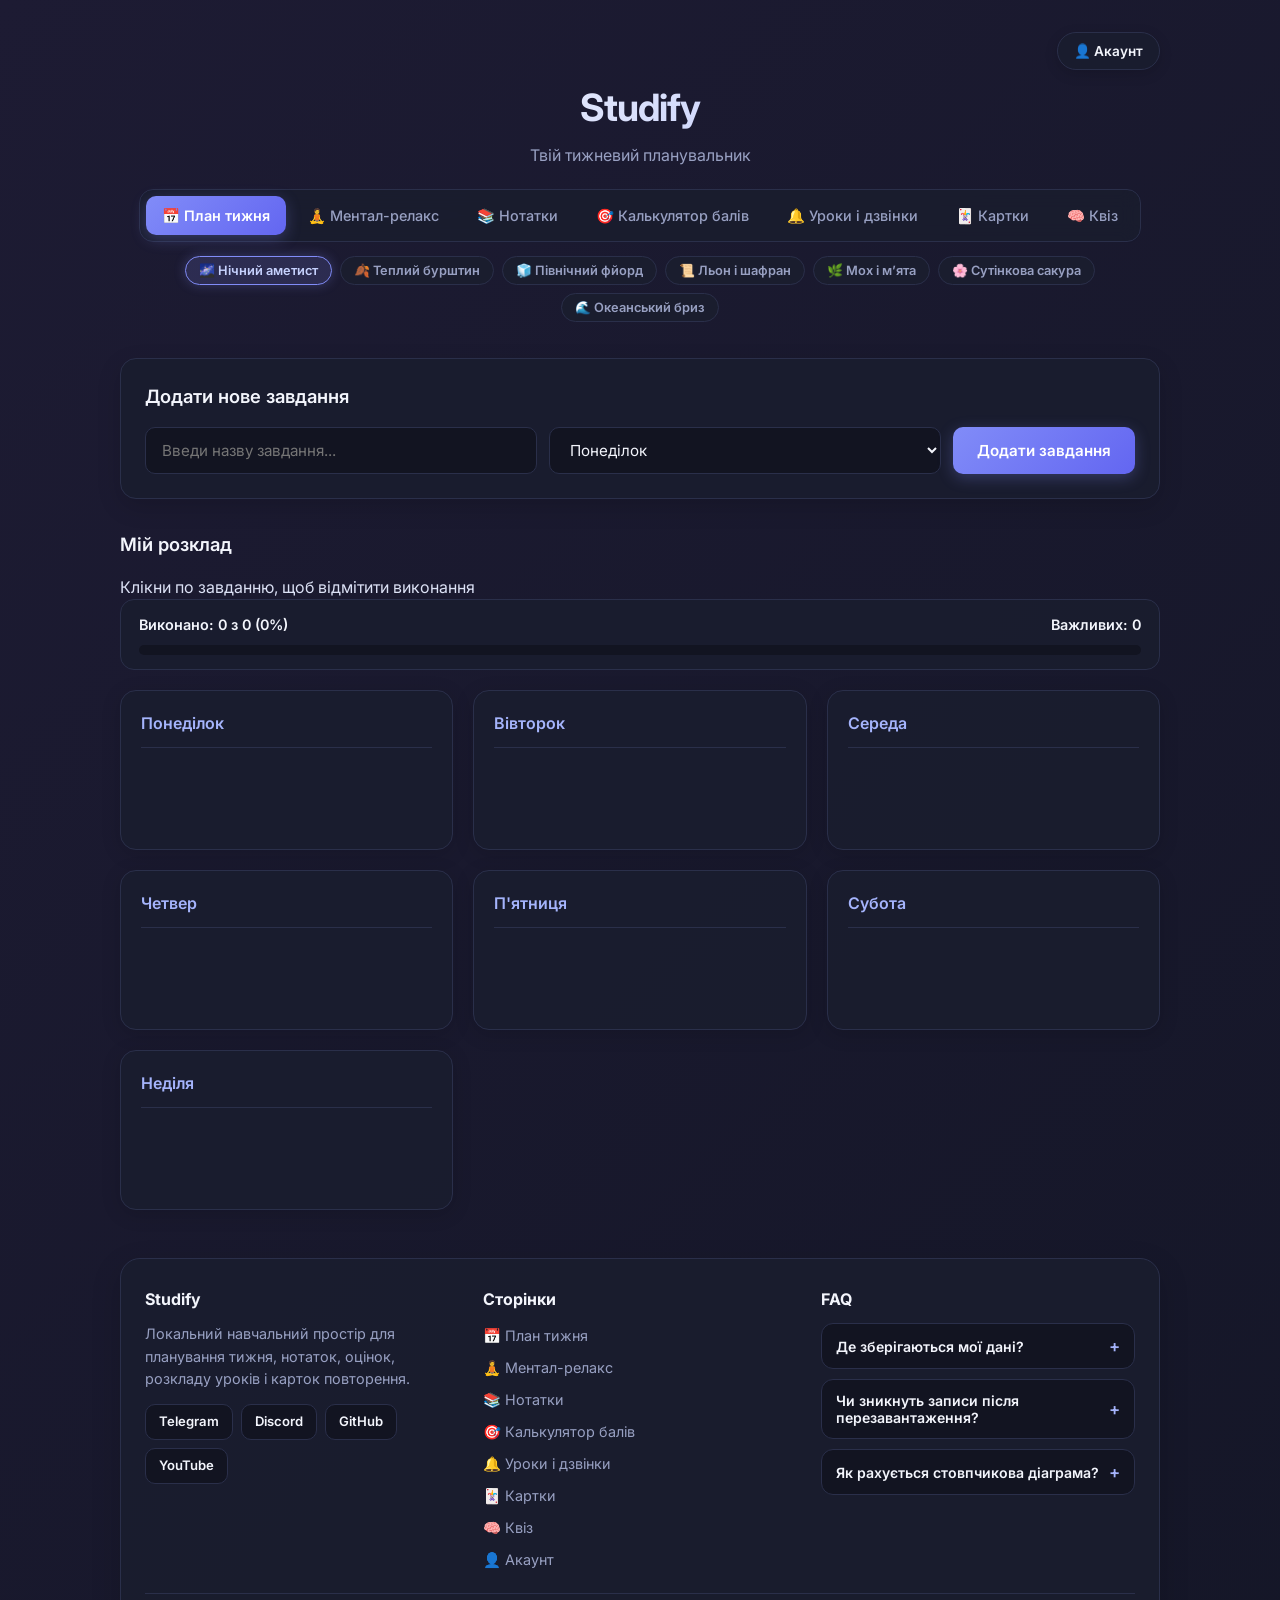
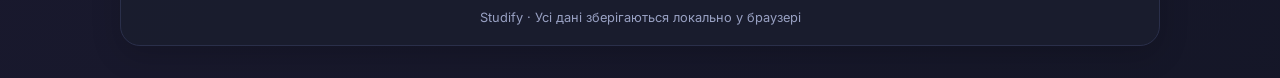
==== commit 50eed4e3: "Add files via upload" ====
--- a/index.html
+++ b/index.html
@@ -9,6 +9,10 @@
 <body>
     <div class="container">
         <header>
+            <div class="account-corner-wrap">
+                <a href="account.html" class="account-corner-btn">👤 Акаунт</a>
+            </div>
+
             <h1>Studify</h1>
             <p>Твій тижневий планувальник</p>
 
@@ -19,17 +23,18 @@
                 <a href="calc.html" class="nav-btn">🎯 Калькулятор балів</a>
                 <a href="schedule.html" class="nav-btn">🔔 Уроки і дзвінки</a>
                 <a href="flashcards.html" class="nav-btn">🃏 Картки</a>
+                <a href="quiz.html" class="nav-btn">🧠 Квіз</a>
             </nav>
 
             <div class="theme-switcher">
-    <button type="button" class="theme-btn active" data-theme="purple">🌌 Нічний аметист</button>
-    <button type="button" class="theme-btn" data-theme="orange">🍂 Теплий бурштин</button>
-    <button type="button" class="theme-btn" data-theme="blue">🧊 Північний фйорд</button>
-    <button type="button" class="theme-btn" data-theme="cream">📜 Льон і шафран</button>
-    <button type="button" class="theme-btn" data-theme="emerald">🌿 Мох і м’ята</button>
-    <button type="button" class="theme-btn" data-theme="rose">🌸 Сутінкова сакура</button>
-    <button type="button" class="theme-btn" data-theme="cyan">🌊 Океанський бриз</button>
-</div>
+                <button type="button" class="theme-btn active" data-theme="purple">🌌 Нічний аметист</button>
+                <button type="button" class="theme-btn" data-theme="orange">🍂 Теплий бурштин</button>
+                <button type="button" class="theme-btn" data-theme="blue">🧊 Північний фйорд</button>
+                <button type="button" class="theme-btn" data-theme="cream">📜 Льон і шафран</button>
+                <button type="button" class="theme-btn" data-theme="emerald">🌿 Мох і м’ята</button>
+                <button type="button" class="theme-btn" data-theme="rose">🌸 Сутінкова сакура</button>
+                <button type="button" class="theme-btn" data-theme="cyan">🌊 Океанський бриз</button>
+            </div>
         </header>
 
         <section class="task-form-section">
@@ -51,6 +56,7 @@
 
         <section class="board-section">
             <h2>Мій розклад</h2>
+            <p class="section-hint">Клікни по завданню, щоб відмітити виконання</p>
             <div class="board" id="board"></div>
         </section>
 
@@ -76,6 +82,8 @@
                         <li><a href="calc.html">🎯 Калькулятор балів</a></li>
                         <li><a href="schedule.html">🔔 Уроки і дзвінки</a></li>
                         <li><a href="flashcards.html">🃏 Картки</a></li>
+                        <li><a href="quiz.html">🧠 Квіз</a></li>
+                        <li><a href="account.html">👤 Акаунт</a></li>
                     </ul>
                 </div>
 
@@ -88,7 +96,7 @@
                                 <span class="faq-icon">+</span>
                             </button>
                             <div class="faq-answer">
-                                <p>Усі завдання, нотатки, оцінки, уроки, картки та обрана тема зберігаються локально у твоєму браузері через localStorage без реєстрації.</p>
+                                <p>Усі завдання, нотатки, оцінки, уроки, картки, тести та обрана тема зберігаються локально у твоєму браузері через localStorage без реєстрації.</p>
                             </div>
                         </div>
 
--- a/css/style.css
+++ b/css/style.css
@@ -1115,4 +1115,740 @@
     text-align: center;
     font-size: 0.8rem;
     color: var(--muted);
+}
+#quizForm {
+    display: flex;
+    flex-direction: column;
+    gap: 12px;
+}
+
+.quiz-options-grid {
+    display: grid;
+    grid-template-columns: repeat(auto-fit, minmax(220px, 1fr));
+    gap: 10px;
+}
+
+.quiz-toolbar {
+    display: flex;
+    justify-content: space-between;
+    align-items: center;
+    gap: 12px;
+    flex-wrap: wrap;
+    margin-bottom: 14px;
+}
+
+.quiz-toolbar h2 {
+    margin-bottom: 0;
+}
+
+.secondary-btn {
+    padding: 9px 16px;
+    border-radius: 10px;
+    border: 1px solid var(--border);
+    background: var(--surface-solid);
+    color: var(--text-strong);
+    font-size: 0.85rem;
+    font-weight: 600;
+    cursor: pointer;
+    transition: all 0.2s ease;
+}
+
+.secondary-btn:hover {
+    border-color: var(--accent);
+    background: var(--badge-bg);
+    color: var(--badge-text);
+}
+
+.quiz-score-box {
+    background: var(--surface);
+    padding: 14px 20px;
+    border-radius: 14px;
+    border: 1px solid var(--border);
+    color: var(--text-strong);
+    font-weight: 600;
+    font-size: 0.95rem;
+    margin-bottom: 20px;
+}
+
+.quiz-list {
+    display: flex;
+    flex-direction: column;
+    gap: 18px;
+}
+
+.quiz-card {
+    background: var(--surface);
+    border: 1px solid var(--border);
+    border-radius: 16px;
+    padding: 20px;
+    box-shadow: 0 6px 22px rgba(0, 0, 0, 0.14);
+    animation: popInCard 0.35s ease-out;
+}
+
+.quiz-card-top {
+    display: flex;
+    justify-content: space-between;
+    align-items: center;
+    margin-bottom: 10px;
+}
+
+.quiz-question-text {
+    font-size: 1.05rem;
+    font-weight: 600;
+    color: var(--text-strong);
+    margin-bottom: 14px;
+}
+
+.quiz-options-list {
+    display: grid;
+    grid-template-columns: repeat(auto-fit, minmax(220px, 1fr));
+    gap: 10px;
+}
+
+.quiz-option-btn {
+    padding: 11px 14px;
+    border-radius: 10px;
+    border: 1px solid var(--border);
+    background: var(--surface-inner);
+    color: var(--text);
+    font-size: 0.9rem;
+    font-weight: 500;
+    text-align: left;
+    cursor: pointer;
+    transition: all 0.2s ease;
+}
+
+.quiz-option-btn:hover {
+    border-color: var(--accent);
+    background: var(--surface-hover);
+    color: var(--text-strong);
+}
+
+.quiz-option-btn.is-correct {
+    background: rgba(16, 185, 129, 0.2);
+    border-color: #10b981;
+    color: #34d399;
+    font-weight: 600;
+}
+
+.quiz-option-btn.is-wrong {
+    background: rgba(239, 68, 68, 0.2);
+    border-color: #ef4444;
+    color: #f87171;
+}
+
+.quiz-feedback {
+    margin-top: 12px;
+    font-size: 0.88rem;
+    font-weight: 600;
+}
+
+.quiz-feedback.ok {
+    color: #34d399;
+}
+
+.quiz-feedback.err {
+    color: #f87171;
+}
+.week-progress-wrap {
+    background: var(--surface);
+    border: 1px solid var(--border);
+    border-radius: 14px;
+    padding: 14px 18px;
+    margin-bottom: 20px;
+}
+
+.week-progress-meta {
+    display: flex;
+    justify-content: space-between;
+    gap: 12px;
+    font-size: 0.9rem;
+    font-weight: 600;
+    color: var(--text-strong);
+    margin-bottom: 10px;
+    flex-wrap: wrap;
+}
+
+.week-progress-track {
+    width: 100%;
+    height: 10px;
+    border-radius: 999px;
+    background: var(--surface-inner);
+    overflow: hidden;
+}
+
+.week-progress-fill {
+    height: 100%;
+    width: 0%;
+    border-radius: 999px;
+    background: var(--btn-grad);
+    transition: width 0.35s ease;
+}
+
+.task-item.is-important {
+    border-color: var(--accent);
+}
+
+.task-mini-actions,
+.note-card-actions {
+    display: flex;
+    align-items: center;
+    gap: 6px;
+    flex-shrink: 0;
+}
+
+.mini-icon-btn {
+    background: var(--surface-solid);
+    color: var(--muted);
+    border: 1px solid var(--border);
+    border-radius: 8px;
+    width: 28px;
+    height: 28px;
+    font-size: 0.85rem;
+    cursor: pointer;
+    transition: all 0.2s ease;
+}
+
+.mini-icon-btn:hover,
+.mini-icon-btn.active {
+    color: var(--badge-text);
+    background: var(--badge-bg);
+    border-color: var(--accent);
+}
+
+.mini-copy-btn {
+    background: var(--surface-solid);
+    color: var(--text-strong);
+    border: 1px solid var(--border);
+    border-radius: 8px;
+    padding: 4px 9px;
+    font-size: 0.78rem;
+    font-weight: 600;
+    cursor: pointer;
+    transition: all 0.2s ease;
+}
+
+.mini-copy-btn:hover {
+    border-color: var(--accent);
+    background: var(--badge-bg);
+    color: var(--badge-text);
+}
+
+.note-card.is-pinned {
+    border-color: var(--accent);
+}
+
+.pomodoro-box {
+    margin-top: 28px;
+    padding-top: 22px;
+    border-top: 1px solid var(--border);
+    display: flex;
+    flex-direction: column;
+    align-items: center;
+    gap: 14px;
+}
+
+.pomodoro-box h3 {
+    color: var(--text-strong);
+    font-size: 1.05rem;
+}
+
+.pomo-modes,
+.pomo-controls,
+.card-toolbar,
+.card-filter-group {
+    display: flex;
+    align-items: center;
+    gap: 10px;
+    flex-wrap: wrap;
+    justify-content: center;
+}
+
+.card-toolbar {
+    justify-content: space-between;
+    margin-bottom: 18px;
+}
+
+.pomo-display {
+    font-size: 2rem;
+    font-weight: 700;
+    color: var(--text-strong);
+    background: var(--surface-inner);
+    border: 1px solid var(--border);
+    padding: 10px 24px;
+    border-radius: 14px;
+}
+
+.live-bell-banner {
+    margin-top: 14px;
+    padding: 11px 16px;
+    border-radius: 12px;
+    background: var(--badge-bg);
+    color: var(--badge-text);
+    font-weight: 600;
+    font-size: 0.9rem;
+}
+
+.chart-highlights {
+    margin-top: 14px;
+    font-size: 0.88rem;
+    color: var(--muted);
+    text-align: center;
+}
+
+.quiz-explanation {
+    margin-top: 8px;
+    font-size: 0.85rem;
+    color: var(--muted);
+}
+
+.secondary-btn.active {
+    background: var(--badge-bg);
+    color: var(--badge-text);
+    border-color: var(--accent);
+}
+.pace-switcher {
+    display: flex;
+    justify-content: center;
+    gap: 10px;
+    flex-wrap: wrap;
+    margin: 16px 0 24px;
+}
+
+.pace-btn {
+    padding: 8px 16px;
+    border-radius: 10px;
+    border: 1px solid var(--border);
+    background: var(--surface-solid);
+    color: var(--muted);
+    font-size: 0.85rem;
+    font-weight: 600;
+    cursor: pointer;
+    transition: all 0.2s ease;
+}
+
+.pace-btn:hover:not(:disabled) {
+    color: var(--text-strong);
+    border-color: var(--accent);
+}
+
+.pace-btn.active {
+    background: var(--badge-bg);
+    color: var(--badge-text);
+    border-color: var(--accent);
+}
+
+.pace-btn:disabled {
+    opacity: 0.55;
+    cursor: not-allowed;
+}
+
+.cycles-counter {
+    margin: 18px 0 14px;
+    font-size: 0.92rem;
+    font-weight: 600;
+    color: var(--text-strong);
+}
+.target-box {
+    margin: 16px 0 20px;
+    padding: 14px 18px;
+    border-radius: 14px;
+    background: var(--surface);
+    border: 1px solid var(--border);
+    display: flex;
+    align-items: center;
+    gap: 12px;
+    flex-wrap: wrap;
+}
+
+.target-box label {
+    font-size: 0.92rem;
+    font-weight: 600;
+    color: var(--text-strong);
+}
+
+.target-box input {
+    width: 96px;
+    padding: 8px 12px;
+    border-radius: 10px;
+    border: 1px solid var(--border);
+    background: var(--surface-inner);
+    color: var(--text-strong);
+    font-size: 0.92rem;
+    font-weight: 600;
+    outline: none;
+    transition: border-color 0.2s ease;
+}
+
+.target-box input:focus {
+    border-color: var(--accent);
+}
+
+.target-status {
+    font-size: 0.88rem;
+    color: var(--muted);
+    flex: 1;
+    min-width: 200px;
+}
+.target-box {
+    margin: 16px 0 20px;
+    padding: 14px 18px;
+    border-radius: 14px;
+    background: var(--surface);
+    border: 1px solid var(--border);
+    display: flex;
+    align-items: center;
+    gap: 12px;
+    flex-wrap: wrap;
+}
+
+.target-box label {
+    font-size: 0.92rem;
+    font-weight: 600;
+    color: var(--text-strong);
+}
+
+.target-box select {
+    min-width: 130px;
+    padding: 8px 12px;
+    border-radius: 10px;
+    border: 1px solid var(--border);
+    background: var(--surface-inner);
+    color: var(--text-strong);
+    font-size: 0.92rem;
+    font-weight: 600;
+    outline: none;
+    cursor: pointer;
+    transition: border-color 0.2s ease;
+}
+
+.target-box select:focus {
+    border-color: var(--accent);
+}
+
+.target-status {
+    font-size: 0.88rem;
+    color: var(--muted);
+    flex: 1;
+    min-width: 200px;
+}
+.task-item.done {
+    background: rgba(16, 185, 129, 0.14);
+    border-color: #10b981;
+    box-shadow: 0 0 0 1px rgba(16, 185, 129, 0.25);
+}
+
+.task-item.done .task-title {
+    color: #6ee7b7;
+    text-decoration: line-through;
+    opacity: 0.85;
+}
+
+.task-item.done .task-title::before {
+    content: "✓ ";
+    color: #10b981;
+    font-weight: 700;
+}
+.account-corner-wrap {
+    display: flex;
+    justify-content: flex-end;
+    margin-bottom: 10px;
+}
+
+.account-corner-btn {
+    display: inline-flex;
+    align-items: center;
+    gap: 6px;
+    padding: 8px 16px;
+    border-radius: 999px;
+    text-decoration: none;
+    font-size: 0.85rem;
+    font-weight: 600;
+    color: var(--text-strong);
+    background: var(--surface);
+    border: 1px solid var(--border);
+    box-shadow: 0 4px 14px rgba(0, 0, 0, 0.14);
+    transition: all 0.2s ease;
+}
+
+.account-corner-btn:hover {
+    border-color: var(--accent);
+    background: var(--badge-bg);
+    color: var(--badge-text);
+    transform: translateY(-2px);
+}
+
+.account-corner-btn.active-corner {
+    background: var(--btn-grad);
+    color: var(--btn-text);
+    border-color: transparent;
+    box-shadow: 0 4px 16px var(--glow);
+}
+.profile-form {
+    display: flex;
+    flex-direction: column;
+    gap: 14px;
+}
+
+.profile-grid {
+    display: grid;
+    grid-template-columns: repeat(auto-fit, minmax(220px, 1fr));
+    gap: 12px;
+}
+
+.account-hero {
+    position: relative;
+    overflow: hidden;
+    background: linear-gradient(135deg, var(--surface) 0%, var(--surface-inner) 100%);
+    border: 1px solid var(--border);
+    border-radius: 22px;
+    padding: 24px;
+    margin-bottom: 26px;
+    display: flex;
+    align-items: center;
+    gap: 20px;
+    flex-wrap: wrap;
+    box-shadow: 0 12px 28px rgba(0, 0, 0, 0.16);
+}
+
+.account-hero::before {
+    content: "";
+    position: absolute;
+    inset: 0;
+    background: radial-gradient(circle at top right, var(--glow), transparent 60%);
+    opacity: 0.45;
+    pointer-events: none;
+}
+
+.account-avatar {
+    position: relative;
+    z-index: 1;
+    width: 72px;
+    height: 72px;
+    border-radius: 22px;
+    background: var(--btn-grad);
+    color: var(--btn-text);
+    font-size: 1.5rem;
+    font-weight: 800;
+    letter-spacing: 0.5px;
+    display: flex;
+    align-items: center;
+    justify-content: center;
+    flex-shrink: 0;
+    box-shadow: 0 8px 22px var(--glow);
+}
+
+.account-hero-info {
+    position: relative;
+    z-index: 1;
+    flex: 1;
+    min-width: 240px;
+}
+
+.account-name-row {
+    display: flex;
+    align-items: center;
+    gap: 10px;
+    flex-wrap: wrap;
+    margin-bottom: 10px;
+}
+
+.account-name-row h3 {
+    font-size: 1.3rem;
+    font-weight: 700;
+    color: var(--text-strong);
+}
+
+.account-badge {
+    padding: 4px 12px;
+    border-radius: 999px;
+    font-size: 0.78rem;
+    font-weight: 700;
+    background: var(--badge-bg);
+    color: var(--badge-text);
+    border: 1px solid var(--accent);
+}
+
+.account-chips {
+    display: flex;
+    flex-wrap: wrap;
+    gap: 8px;
+    margin-bottom: 10px;
+}
+
+.account-chip {
+    padding: 5px 11px;
+    border-radius: 10px;
+    font-size: 0.82rem;
+    font-weight: 600;
+    color: var(--text);
+    background: var(--surface);
+    border: 1px solid var(--border);
+}
+
+.account-goal {
+    font-size: 0.92rem;
+    color: var(--text-strong);
+    font-weight: 500;
+    padding: 9px 13px;
+    border-radius: 12px;
+    background: var(--surface);
+    border-left: 3px solid var(--accent);
+}
+
+.account-stats-grid {
+    display: grid;
+    grid-template-columns: repeat(auto-fit, minmax(195px, 1fr));
+    gap: 14px;
+}
+
+.account-stat-card {
+    position: relative;
+    overflow: hidden;
+    background: var(--surface);
+    border: 1px solid var(--border);
+    border-radius: 18px;
+    padding: 16px 18px;
+    display: flex;
+    flex-direction: column;
+    gap: 6px;
+    transition: transform 0.2s ease, border-color 0.2s ease, box-shadow 0.2s ease;
+}
+
+.account-stat-card::before {
+    content: "";
+    position: absolute;
+    top: 0;
+    left: 0;
+    right: 0;
+    height: 3px;
+    background: var(--btn-grad);
+    opacity: 0.8;
+}
+
+.account-stat-card:hover {
+    transform: translateY(-3px);
+    border-color: var(--accent);
+    box-shadow: 0 10px 22px rgba(0, 0, 0, 0.14);
+}
+
+.account-stat-top {
+    display: flex;
+    align-items: center;
+    justify-content: space-between;
+    gap: 8px;
+}
+
+.account-stat-label {
+    font-size: 0.84rem;
+    color: var(--muted);
+    font-weight: 600;
+}
+
+.account-stat-icon {
+    font-size: 1rem;
+}
+
+.account-stat-value {
+    font-size: 1.5rem;
+    color: var(--text-strong);
+    font-weight: 800;
+    line-height: 1.15;
+}
+
+.account-stat-sub {
+    font-size: 0.8rem;
+    color: var(--muted);
+}
+
+.account-data-panel {
+    background: var(--surface);
+    border: 1px solid var(--border);
+    border-radius: 18px;
+    padding: 20px 22px;
+}
+
+.account-data-actions {
+    display: flex;
+    gap: 10px;
+    flex-wrap: wrap;
+    margin-top: 14px;
+}
+
+.import-label {
+    display: inline-flex;
+    align-items: center;
+}
+
+.danger-btn:hover {
+    border-color: #ef4444;
+    color: #f87171;
+    background: rgba(239, 68, 68, 0.14);
+}
+
+.account-status-msg {
+    margin-top: 14px;
+    font-size: 0.88rem;
+    font-weight: 600;
+    color: var(--accent-soft);
+}
+.task-mini-actions {
+    display: flex;
+    align-items: center;
+    gap: 5px;
+    flex-shrink: 0;
+}
+
+.mini-icon-btn {
+    background: var(--surface-solid);
+    color: var(--muted);
+    border: 1px solid var(--border);
+    border-radius: 9px;
+    width: 30px;
+    height: 30px;
+    font-size: 0.9rem;
+    font-weight: 700;
+    display: inline-flex;
+    align-items: center;
+    justify-content: center;
+    cursor: pointer;
+    transition: transform 0.18s ease, background-color 0.2s ease, border-color 0.2s ease, color 0.2s ease, box-shadow 0.2s ease;
+}
+
+/* Зірка */
+.mini-icon-btn.star-btn:hover {
+    color: #fbbf24;
+    border-color: rgba(251, 191, 36, 0.55);
+    background: rgba(251, 191, 36, 0.14);
+    transform: translateY(-2px) scale(1.06);
+}
+
+.mini-icon-btn.star-btn.active {
+    color: #fbbf24;
+    background: linear-gradient(135deg, rgba(251, 191, 36, 0.26), rgba(245, 158, 11, 0.14));
+    border-color: #fbbf24;
+    box-shadow: 0 0 12px rgba(251, 191, 36, 0.28);
+    text-shadow: 0 0 8px rgba(251, 191, 36, 0.5);
+}
+
+.task-item.is-important {
+    border-color: rgba(251, 191, 36, 0.55) !important;
+    box-shadow: 0 6px 18px rgba(251, 191, 36, 0.12), inset 3px 0 0 #fbbf24 !important;
+}
+
+/* Стрілки ← та → */
+.mini-icon-btn.move-btn:hover {
+    color: var(--accent-soft);
+    border-color: var(--accent);
+    background: var(--badge-bg);
+    box-shadow: 0 0 10px var(--glow);
+    transform: translateY(-2px);
+}
+
+.mini-icon-btn.move-btn:first-of-type:hover {
+    transform: translate(-2px, -1px);
+}
+
+.mini-icon-btn.move-btn:last-of-type:hover {
+    transform: translate(2px, -1px);
 }
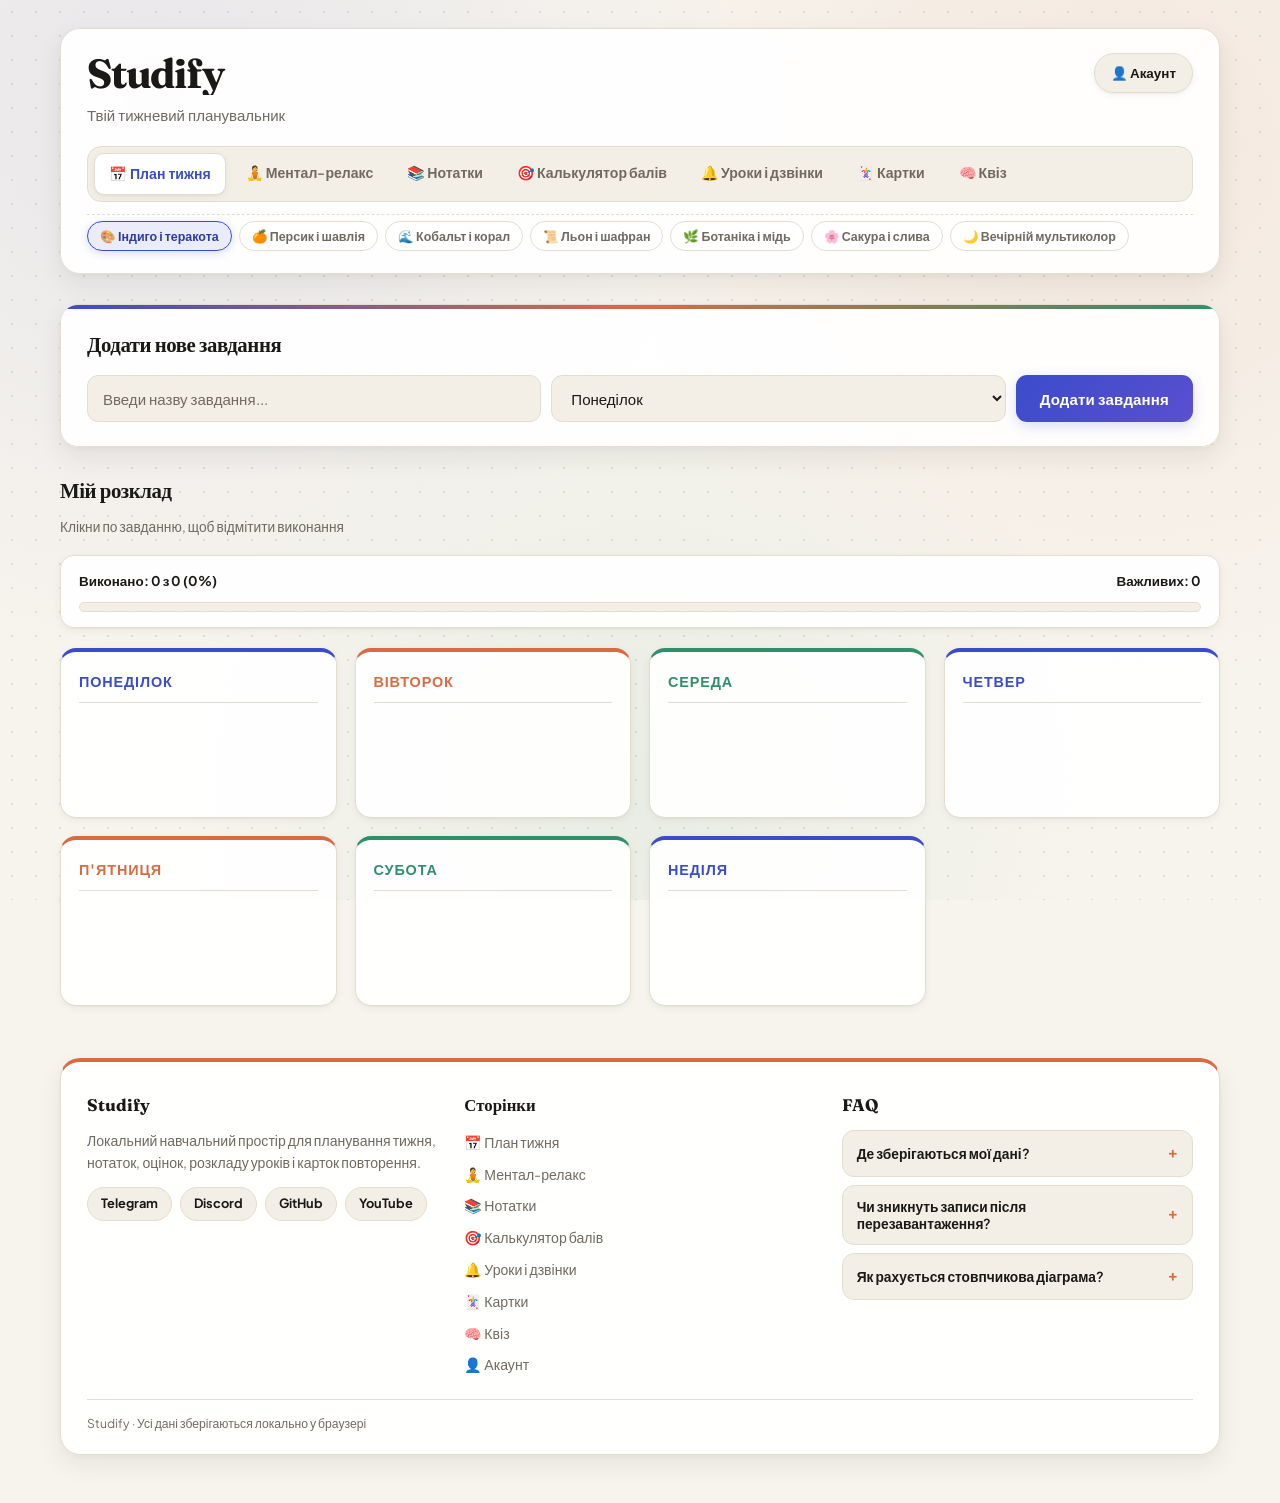
==== commit a48240e0: "Add files via upload" ====
--- a/index.html
+++ b/index.html
@@ -27,13 +27,13 @@
             </nav>
 
             <div class="theme-switcher">
-                <button type="button" class="theme-btn active" data-theme="purple">🌌 Нічний аметист</button>
-                <button type="button" class="theme-btn" data-theme="orange">🍂 Теплий бурштин</button>
-                <button type="button" class="theme-btn" data-theme="blue">🧊 Північний фйорд</button>
+                <button type="button" class="theme-btn active" data-theme="purple">🎨 Індиго і теракота</button>
+                <button type="button" class="theme-btn" data-theme="orange">🍊 Персик і шавлія</button>
+                <button type="button" class="theme-btn" data-theme="blue">🌊 Кобальт і корал</button>
                 <button type="button" class="theme-btn" data-theme="cream">📜 Льон і шафран</button>
-                <button type="button" class="theme-btn" data-theme="emerald">🌿 Мох і м’ята</button>
-                <button type="button" class="theme-btn" data-theme="rose">🌸 Сутінкова сакура</button>
-                <button type="button" class="theme-btn" data-theme="cyan">🌊 Океанський бриз</button>
+                <button type="button" class="theme-btn" data-theme="emerald">🌿 Ботаніка і мідь</button>
+                <button type="button" class="theme-btn" data-theme="rose">🌸 Сакура і слива</button>
+                <button type="button" class="theme-btn" data-theme="cyan">🌙 Вечірній мультиколор</button>
             </div>
         </header>
 
--- a/css/style.css
+++ b/css/style.css
@@ -1,1854 +1,2208 @@
-@import url('https://fonts.googleapis.com/css2?family=Inter:wght@400;500;600;700&display=swap');
-
-:root,
-body[data-theme="purple"] {
-    --bg-grad: linear-gradient(-45deg, #11131f, #191a2e, #121524, #1d1b33);
-    --surface: rgba(26, 29, 46, 0.92);
-    --surface-solid: #1a1d2e;
-    --surface-inner: #121421;
-    --surface-hover: #21253b;
-    --border: #2a2f4a;
-    --border-hover: #6366f1;
-    --text: #dce1f5;
-    --text-strong: #f3f5fc;
-    --muted: #98a0c2;
-    --accent: #818cf8;
-    --accent-hover: #6366f1;
-    --accent-soft: #a5b4fc;
-    --badge-bg: rgba(129, 140, 248, 0.16);
-    --badge-text: #c7d2fe;
-    --btn-grad: linear-gradient(135deg, #818cf8, #6366f1);
-    --hero-grad: linear-gradient(135deg, #6366f1, #8b5cf6);
-    --title-grad: linear-gradient(135deg, #f3f5fc 25%, #a5b4fc 100%);
-    --glow: rgba(129, 140, 248, 0.28);
-    --btn-text: #ffffff;
-    --inhale-grad: linear-gradient(135deg, #60a5fa, #6366f1);
-    --inhale-glow: rgba(96, 165, 250, 0.4);
-}
-
-body[data-theme="orange"] {
-    --bg-grad: linear-gradient(-45deg, #191512, #241d18, #171411, #292019);
-    --surface: rgba(38, 31, 26, 0.93);
-    --surface-solid: #261f1a;
-    --surface-inner: #181310;
-    --surface-hover: #302720;
-    --border: #3d3128;
-    --border-hover: #d97706;
-    --text: #ede2d5;
-    --text-strong: #faf5ef;
-    --muted: #b8a696;
-    --accent: #e09145;
-    --accent-hover: #c97a30;
-    --accent-soft: #f0b27a;
-    --badge-bg: rgba(224, 145, 69, 0.16);
-    --badge-text: #f5cba7;
-    --btn-grad: linear-gradient(135deg, #e09145, #c86d3b);
-    --hero-grad: linear-gradient(135deg, #d97706, #b45309);
-    --title-grad: linear-gradient(135deg, #faf5ef 25%, #f0b27a 100%);
-    --glow: rgba(224, 145, 69, 0.28);
-    --btn-text: #1a1410;
-    --inhale-grad: linear-gradient(135deg, #eab308, #d97706);
-    --inhale-glow: rgba(234, 179, 8, 0.38);
-}
-
-body[data-theme="blue"] {
-    --bg-grad: linear-gradient(-45deg, #141923, #1b2230, #131821, #1e2738);
-    --surface: rgba(30, 38, 52, 0.93);
-    --surface-solid: #1e2634;
-    --surface-inner: #151b26;
-    --surface-hover: #252f40;
-    --border: #2e3a4f;
-    --border-hover: #5e81ac;
-    --text: #d8dee9;
-    --text-strong: #eceff4;
-    --muted: #9aa7bd;
-    --accent: #7aa2f7;
-    --accent-hover: #5d87e0;
-    --accent-soft: #88c0d0;
-    --badge-bg: rgba(136, 192, 208, 0.16);
-    --badge-text: #bae6fd;
-    --btn-grad: linear-gradient(135deg, #7aa2f7, #5e81ac);
-    --hero-grad: linear-gradient(135deg, #5e81ac, #4c6f9c);
-    --title-grad: linear-gradient(135deg, #eceff4 25%, #88c0d0 100%);
-    --glow: rgba(122, 162, 247, 0.28);
-    --btn-text: #ffffff;
-    --inhale-grad: linear-gradient(135deg, #88c0d0, #5e81ac);
-    --inhale-glow: rgba(136, 192, 208, 0.4);
-}
-
-body[data-theme="cream"] {
-    --bg-grad: linear-gradient(-45deg, #f7f4eb, #efe9d8, #f5f1e6, #ebe3ce);
-    --surface: rgba(252, 249, 242, 0.94);
-    --surface-solid: #fcf9f2;
-    --surface-inner: #f3eee1;
-    --surface-hover: #ebe4d3;
-    --border: #dfd6c1;
-    --border-hover: #c59b27;
-    --text: #3d3830;
-    --text-strong: #26221c;
-    --muted: #787062;
-    --accent: #c89628;
-    --accent-hover: #b0801c;
-    --accent-soft: #9e7114;
-    --badge-bg: rgba(200, 150, 40, 0.14);
-    --badge-text: #7c580c;
-    --btn-grad: linear-gradient(135deg, #d9a738, #c28d22);
-    --hero-grad: linear-gradient(135deg, #c89628, #a67819);
-    --title-grad: linear-gradient(135deg, #26221c 20%, #a67819 100%);
-    --glow: rgba(200, 150, 40, 0.24);
-    --btn-text: #ffffff;
-    --inhale-grad: linear-gradient(135deg, #eab308, #ca8a04);
-    --inhale-glow: rgba(202, 138, 4, 0.34);
-}
-
-body[data-theme="emerald"] {
-    --bg-grad: linear-gradient(-45deg, #101917, #162420, #0f1715, #192924);
-    --surface: rgba(23, 36, 32, 0.93);
-    --surface-solid: #172420;
-    --surface-inner: #101916;
-    --surface-hover: #1d2e29;
-    --border: #263d36;
-    --border-hover: #4d9e84;
-    --text: #d6e8e1;
-    --text-strong: #edf7f3;
-    --muted: #8fb3a6;
-    --accent: #52b788;
-    --accent-hover: #40916c;
-    --accent-soft: #74c69d;
-    --badge-bg: rgba(82, 183, 136, 0.16);
-    --badge-text: #b7e4c7;
-    --btn-grad: linear-gradient(135deg, #52b788, #3d9979);
-    --hero-grad: linear-gradient(135deg, #40916c, #2d6a4f);
-    --title-grad: linear-gradient(135deg, #edf7f3 25%, #74c69d 100%);
-    --glow: rgba(82, 183, 136, 0.28);
-    --btn-text: #0d1a15;
-    --inhale-grad: linear-gradient(135deg, #64dfdf, #48bfe3);
-    --inhale-glow: rgba(100, 223, 223, 0.36);
-}
-
-body[data-theme="rose"] {
-    --bg-grad: linear-gradient(-45deg, #1a1319, #241a23, #171116, #291d27);
-    --surface: rgba(38, 28, 37, 0.93);
-    --surface-solid: #261c25;
-    --surface-inner: #181117;
-    --surface-hover: #30232e;
-    --border: #423040;
-    --border-hover: #c77d9e;
-    --text: #eddce6;
-    --text-strong: #faf2f7;
-    --muted: #b89aab;
-    --accent: #d982a9;
-    --accent-hover: #c26991;
-    --accent-soft: #e8a5c3;
-    --badge-bg: rgba(217, 130, 169, 0.16);
-    --badge-text: #f3c6da;
-    --btn-grad: linear-gradient(135deg, #d982a9, #a675b8);
-    --hero-grad: linear-gradient(135deg, #c26991, #8e62a3);
-    --title-grad: linear-gradient(135deg, #faf2f7 25%, #e8a5c3 100%);
-    --glow: rgba(217, 130, 169, 0.28);
-    --btn-text: #1c1219;
-    --inhale-grad: linear-gradient(135deg, #c084fc, #a855f7);
-    --inhale-glow: rgba(192, 132, 252, 0.38);
-}
-
-body[data-theme="cyan"] {
-    --bg-grad: linear-gradient(-45deg, #0f191d, #152429, #0e171b, #18292f);
-    --surface: rgba(22, 36, 41, 0.93);
-    --surface-solid: #162429;
-    --surface-inner: #0e181c;
-    --surface-hover: #1c2e35;
-    --border: #253d46;
-    --border-hover: #4ea8be;
-    --text: #d5eaef;
-    --text-strong: #eef8fa;
-    --muted: #8cb2bd;
-    --accent: #4cc9d6;
-    --accent-hover: #36b0bd;
-    --accent-soft: #7bdbe5;
-    --badge-bg: rgba(76, 201, 214, 0.16);
-    --badge-text: #b2ebf2;
-    --btn-grad: linear-gradient(135deg, #4cc9d6, #4895ef);
-    --hero-grad: linear-gradient(135deg, #36b0bd, #3a7ca5);
-    --title-grad: linear-gradient(135deg, #eef8fa 25%, #7bdbe5 100%);
-    --glow: rgba(76, 201, 214, 0.28);
-    --btn-text: #0c181c;
-    --inhale-grad: linear-gradient(135deg, #64dfdf, #4ea8de);
-    --inhale-glow: rgba(100, 223, 223, 0.38);
-}
-
-@keyframes fadeInPage {
-    from {
-        opacity: 0;
-        transform: translateY(12px);
-    }
-    to {
-        opacity: 1;
-        transform: translateY(0);
-    }
-}
-
-@keyframes popInCard {
-    0% {
-        opacity: 0;
-        transform: scale(0.92) translateY(10px);
-    }
-    100% {
-        opacity: 1;
-        transform: scale(1) translateY(0);
-    }
-}
-
-@keyframes fadeOutCard {
-    0% {
-        opacity: 1;
-        transform: scale(1);
-    }
-    100% {
-        opacity: 0;
-        transform: scale(0.85) translateX(15px);
-    }
-}
-
-@keyframes pulseAura {
-    0% {
-        box-shadow: 0 0 0 0 var(--glow);
-    }
-    70% {
-        box-shadow: 0 0 0 24px rgba(0, 0, 0, 0);
-    }
-    100% {
-        box-shadow: 0 0 0 0 rgba(0, 0, 0, 0);
-    }
-}
-
-@keyframes bgShift {
-    0% {
-        background-position: 0% 50%;
-    }
-    50% {
-        background-position: 100% 50%;
-    }
-    100% {
-        background-position: 0% 50%;
-    }
-}
-
-* {
-    box-sizing: border-box;
-    margin: 0;
-    padding: 0;
-    font-family: 'Inter', -apple-system, BlinkMacSystemFont, 'Segoe UI', Roboto, sans-serif;
-}
-
-body {
-    background: var(--bg-grad);
-    background-size: 400% 400%;
-    animation: bgShift 18s ease infinite;
-    color: var(--text);
-    padding: 32px 20px;
-    line-height: 1.5;
-    min-height: 100vh;
-    transition: color 0.3s ease;
-}
-
-.container {
-    max-width: 1040px;
-    margin: 0 auto;
-    animation: fadeInPage 0.5s ease-out;
-}
-
-header {
-    text-align: center;
-    margin-bottom: 36px;
-}
-
-header h1 {
-    font-size: 2.35rem;
-    font-weight: 700;
-    letter-spacing: -0.025em;
-    background: var(--title-grad);
-    background-clip: text;
-    -webkit-background-clip: text;
-    -webkit-text-fill-color: transparent;
-    margin-bottom: 6px;
-}
-
-header p {
-    color: var(--muted);
-    font-size: 1rem;
-    margin-bottom: 22px;
-}
-
-.nav-menu {
-    display: inline-flex;
-    flex-wrap: wrap;
-    justify-content: center;
-    gap: 6px;
-    background-color: var(--surface);
-    backdrop-filter: blur(10px);
-    padding: 6px;
-    border-radius: 14px;
-    border: 1px solid var(--border);
-    margin-bottom: 14px;
-}
-
-.nav-btn {
-    padding: 9px 16px;
-    color: var(--muted);
-    text-decoration: none;
-    border-radius: 10px;
-    font-weight: 500;
-    font-size: 0.9rem;
-    transition: all 0.25s cubic-bezier(0.4, 0, 0.2, 1);
-}
-
-.nav-btn:hover {
-    color: var(--text-strong);
-    background-color: var(--badge-bg);
-    transform: translateY(-2px);
-}
-
-.nav-btn.active {
-    background: var(--btn-grad);
-    color: var(--btn-text);
-    font-weight: 600;
-    box-shadow: 0 4px 15px var(--glow);
-}
-
-.theme-switcher {
-    display: flex;
-    flex-wrap: wrap;
-    justify-content: center;
-    gap: 8px;
-}
-
-.theme-btn {
-    padding: 6px 13px;
-    border-radius: 999px;
-    border: 1px solid var(--border);
-    background: var(--surface-solid);
-    color: var(--muted);
-    font-size: 0.8rem;
-    font-weight: 600;
-    cursor: pointer;
-    transition: all 0.2s ease;
-}
-
-.theme-btn:hover {
-    color: var(--text-strong);
-    border-color: var(--accent);
-    transform: translateY(-1px);
-}
-
-.theme-btn.active {
-    background: var(--badge-bg);
-    color: var(--badge-text);
-    border-color: var(--accent);
-    box-shadow: 0 0 12px var(--glow);
-}
-
-.task-form-section {
-    background: var(--surface);
-    padding: 24px;
-    border-radius: 16px;
-    border: 1px solid var(--border);
-    box-shadow: 0 8px 25px rgba(0, 0, 0, 0.14);
-    margin-bottom: 32px;
-    transition: border-color 0.3s ease, box-shadow 0.3s ease;
-}
-
-.task-form-section:hover {
-    border-color: var(--border-hover);
-    box-shadow: 0 10px 30px var(--glow);
-}
-
-.task-form-section h2,
-.board-section h2 {
-    font-size: 1.15rem;
-    font-weight: 600;
-    color: var(--text-strong);
-    margin-bottom: 16px;
-}
-
-#taskForm,
-#noteForm,
-#calcForm,
-#lessonForm,
-#flashcardForm {
-    display: flex;
-    gap: 12px;
-    flex-wrap: wrap;
-}
-
-input[type="text"],
-input[type="number"],
-select {
-    padding: 12px 16px;
-    font-size: 0.95rem;
-    color: var(--text-strong);
-    background-color: var(--surface-inner);
-    border: 1px solid var(--border);
-    border-radius: 10px;
-    flex: 1;
-    min-width: 180px;
-    transition: all 0.25s ease;
-    outline: none;
-    cursor: pointer;
-}
-
-input[type="text"] {
-    cursor: text;
-}
-
-input[type="text"]:focus,
-input[type="number"]:focus,
-select:focus {
-    background-color: var(--surface-solid);
-    border-color: var(--accent);
-    box-shadow: 0 0 0 4px var(--badge-bg);
-    transform: translateY(-1px);
-}
-
-button[type="submit"],
-#startBreathBtn {
-    position: relative;
-    overflow: hidden;
-    padding: 12px 24px;
-    background: var(--btn-grad);
-    color: var(--btn-text);
-    border: none;
-    border-radius: 10px;
-    cursor: pointer;
-    font-size: 0.95rem;
-    font-weight: 600;
-    transition: all 0.25s cubic-bezier(0.4, 0, 0.2, 1);
-    box-shadow: 0 4px 15px var(--glow);
-}
-
-button[type="submit"]::after,
-#startBreathBtn::after {
-    content: '';
-    position: absolute;
-    top: 0;
-    left: -100%;
-    width: 100%;
-    height: 100%;
-    background: linear-gradient(90deg, transparent, rgba(255, 255, 255, 0.22), transparent);
-    transition: left 0.5s ease;
-}
-
-button[type="submit"]:hover::after,
-#startBreathBtn:hover::after {
-    left: 100%;
-}
-
-button[type="submit"]:hover,
-#startBreathBtn:hover {
-    transform: translateY(-2px) scale(1.02);
-    box-shadow: 0 8px 22px var(--glow);
-}
-
-button[type="submit"]:active,
-#startBreathBtn:active {
-    transform: translateY(0) scale(0.98);
-}
-
-.board {
-    display: grid;
-    grid-template-columns: repeat(auto-fit, minmax(260px, 1fr));
-    gap: 20px;
-}
-
-.day-column {
-    background: var(--surface);
-    padding: 20px;
-    border-radius: 16px;
-    border: 1px solid var(--border);
-    box-shadow: 0 4px 20px rgba(0, 0, 0, 0.14);
-    min-height: 160px;
-    transition: transform 0.3s ease, border-color 0.3s ease, box-shadow 0.3s ease;
-}
-
-.day-column:hover {
-    transform: translateY(-4px);
-    border-color: var(--border-hover);
-    box-shadow: 0 12px 28px var(--glow);
-}
-
-.day-column h3 {
-    font-size: 1rem;
-    font-weight: 600;
-    color: var(--accent-soft);
-    padding-bottom: 12px;
-    margin-bottom: 14px;
-    border-bottom: 1px solid var(--border);
-}
-
-.task-list {
-    list-style: none;
-    display: flex;
-    flex-direction: column;
-    gap: 10px;
-}
-
-.task-item {
-    display: flex;
-    justify-content: space-between;
-    align-items: center;
-    background: var(--surface-inner);
-    padding: 12px 14px;
-    border-radius: 10px;
-    border: 1px solid var(--border);
-    font-size: 0.95rem;
-    color: var(--text);
-    animation: popInCard 0.3s cubic-bezier(0.16, 1, 0.3, 1);
-    transition: all 0.2s ease;
-}
-
-.task-item:hover {
-    border-color: var(--accent);
-    background: var(--surface-hover);
-    transform: translateX(4px);
-}
-
-.removing {
-    animation: fadeOutCard 0.25s ease forwards !important;
-}
-
-.btn-delete {
-    background: transparent;
-    border: none;
-    color: var(--muted);
-    cursor: pointer;
-    font-size: 0.9rem;
-    width: 28px;
-    height: 28px;
-    border-radius: 6px;
-    display: flex;
-    align-items: center;
-    justify-content: center;
-    transition: all 0.2s ease;
-}
-
-.btn-delete:hover {
-    background-color: rgba(239, 68, 68, 0.2);
-    color: #ef4444;
-    transform: rotate(90deg);
-}
-
-.relax-card {
-    background: var(--surface);
-    padding: 48px 24px;
-    border-radius: 20px;
-    border: 1px solid var(--border);
-    text-align: center;
-    box-shadow: 0 8px 30px rgba(0, 0, 0, 0.16);
-    max-width: 540px;
-    margin: 0 auto;
-    animation: popInCard 0.4s ease-out;
-}
-
-.relax-card h2 {
-    color: var(--text-strong);
-    font-size: 1.4rem;
-    margin-bottom: 8px;
-}
-
-.relax-card p {
-    color: var(--muted);
-    margin-bottom: 36px;
-}
-
-.breathing-circle {
-    width: 170px;
-    height: 170px;
-    background: var(--hero-grad);
-    color: var(--btn-text);
-    border-radius: 50%;
-    margin: 0 auto 36px auto;
-    display: flex;
-    align-items: center;
-    justify-content: center;
-    font-size: 1.05rem;
-    font-weight: 600;
-    animation: pulseAura 3s infinite;
-    transition: transform 4s cubic-bezier(0.4, 0, 0.2, 1), background 4s ease-in-out, box-shadow 4s ease-in-out;
-}
-
-.breathing-circle.inhale {
-    transform: scale(1.3);
-    background: var(--inhale-grad);
-    animation: none;
-    box-shadow: 0 0 45px var(--inhale-glow);
-}
-
-.breathing-circle.exhale {
-    transform: scale(1);
-    background: var(--hero-grad);
-    box-shadow: 0 0 25px var(--glow);
-}
-
-#startBreathBtn:disabled {
-    opacity: 0.55;
-    cursor: not-allowed;
-    transform: none;
-    box-shadow: none;
-}
-
-.notes-grid {
-    display: grid;
-    grid-template-columns: repeat(auto-fill, minmax(280px, 1fr));
-    gap: 20px;
-}
-
-.note-card {
-    background: var(--surface);
-    padding: 20px;
-    border-radius: 16px;
-    border: 1px solid var(--border);
-    box-shadow: 0 4px 20px rgba(0, 0, 0, 0.14);
-    display: flex;
-    flex-direction: column;
-    justify-content: space-between;
-    animation: popInCard 0.35s cubic-bezier(0.16, 1, 0.3, 1);
-    transition: transform 0.25s ease, border-color 0.25s ease, box-shadow 0.25s ease;
-}
-
-.note-card:hover {
-    transform: translateY(-5px);
-    border-color: var(--accent);
-    box-shadow: 0 12px 28px var(--glow);
-}
-
-.note-header {
-    display: flex;
-    justify-content: space-between;
-    align-items: center;
-    margin-bottom: 12px;
-}
-
-.note-header strong {
-    display: inline-block;
-    background-color: var(--badge-bg);
-    color: var(--badge-text);
-    padding: 4px 12px;
-    border-radius: 20px;
-    font-size: 0.85rem;
-    font-weight: 600;
-}
-
-.note-card p {
-    color: var(--text);
-    font-size: 0.95rem;
-    line-height: 1.6;
-    word-break: break-word;
-}
-
-.calc-result-box {
-    background: var(--hero-grad);
-    color: var(--btn-text);
-    padding: 24px;
-    border-radius: 16px;
-    font-size: 1.6rem;
-    font-weight: 700;
-    text-align: center;
-    margin-bottom: 24px;
-    box-shadow: 0 10px 30px var(--glow);
-    letter-spacing: -0.02em;
-    transition: transform 0.3s cubic-bezier(0.34, 1.56, 0.64, 1);
-}
-
-.calc-result-box.bump {
-    transform: scale(1.04);
-}
-
-#gradesBoard {
-    display: block;
-    background: var(--surface);
-    padding: 20px;
-    border-radius: 16px;
-    border: 1px solid var(--border);
-    box-shadow: 0 4px 20px rgba(0, 0, 0, 0.14);
-}
-
-#gradesBoard .task-item strong {
-    background-color: var(--badge-bg);
-    color: var(--badge-text);
-    padding: 3px 10px;
-    border-radius: 8px;
-    margin-left: 8px;
-    font-size: 0.9rem;
-}
-
-.stats-card {
-    background: var(--surface);
-    padding: 24px;
-    border-radius: 16px;
-    border: 1px solid var(--border);
-    box-shadow: 0 8px 25px rgba(0, 0, 0, 0.14);
-    animation: popInCard 0.35s ease-out;
-}
-
-.stats-card h3 {
-    font-size: 1rem;
-    font-weight: 600;
-    color: var(--badge-text);
-    margin-bottom: 20px;
-}
-
-.bar-chart {
-    display: flex;
-    align-items: flex-end;
-    gap: 16px;
-    min-height: 220px;
-    padding: 12px 8px 4px;
-    overflow-x: auto;
-}
-
-.empty-stats {
-    color: var(--muted);
-    font-size: 0.95rem;
-    align-self: center;
-}
-
-.bar-col {
-    flex: 1;
-    min-width: 72px;
-    max-width: 120px;
-    display: flex;
-    flex-direction: column;
-    align-items: center;
-    gap: 8px;
-}
-
-.bar-value {
-    font-size: 0.85rem;
-    font-weight: 700;
-    color: var(--text-strong);
-}
-
-.bar-track {
-    width: 100%;
-    height: 150px;
-    background: var(--surface-inner);
-    border: 1px solid var(--border);
-    border-radius: 12px;
-    padding: 4px;
-    display: flex;
-    align-items: flex-end;
-    overflow: hidden;
-}
-
-.bar-fill {
-    width: 100%;
-    height: 0%;
-    border-radius: 8px;
-    background: var(--btn-grad);
-    box-shadow: 0 0 18px var(--glow);
-    transition: height 0.7s cubic-bezier(0.22, 1, 0.36, 1), filter 0.25s ease;
-}
-
-.bar-col:hover .bar-fill {
-    filter: brightness(1.12);
-}
-
-.bar-label {
-    font-size: 0.78rem;
-    color: var(--muted);
-    text-align: center;
-    line-height: 1.25;
-    word-break: break-word;
-}
-
-.bells-grid {
-    display: grid;
-    grid-template-columns: repeat(auto-fit, minmax(120px, 1fr));
-    gap: 10px;
-}
-
-.bell-badge {
-    background: var(--surface-inner);
-    border: 1px solid var(--border);
-    border-radius: 12px;
-    padding: 10px 12px;
-    display: flex;
-    flex-direction: column;
-    align-items: center;
-    gap: 4px;
-    transition: transform 0.2s ease, border-color 0.2s ease;
-}
-
-.bell-badge:hover {
-    transform: translateY(-2px);
-    border-color: var(--accent);
-}
-
-.bell-badge strong {
-    font-size: 0.82rem;
-    color: var(--accent-soft);
-}
-
-.bell-badge span {
-    font-size: 0.85rem;
-    font-weight: 600;
-    color: var(--text-strong);
-}
-
-.lesson-info {
-    display: flex;
-    align-items: center;
-    gap: 10px;
-    flex-wrap: wrap;
-}
-
-.lesson-num {
-    background: var(--btn-grad);
-    color: var(--btn-text);
-    width: 24px;
-    height: 24px;
-    border-radius: 7px;
-    font-size: 0.8rem;
-    font-weight: 700;
-    display: inline-flex;
-    align-items: center;
-    justify-content: center;
-    flex-shrink: 0;
-}
-
-.lesson-room {
-    background: var(--badge-bg);
-    color: var(--badge-text);
-    padding: 2px 8px;
-    border-radius: 6px;
-    font-size: 0.78rem;
-    font-weight: 600;
-}
-
-.empty-lesson {
-    color: var(--muted);
-    font-size: 0.88rem;
-    padding: 8px 0;
-}
-
-.flashcards-stats {
-    background: var(--surface);
-    padding: 14px 20px;
-    border-radius: 14px;
-    border: 1px solid var(--border);
-    color: var(--text-strong);
-    font-weight: 600;
-    font-size: 0.95rem;
-    margin-bottom: 20px;
-}
-
-.flashcards-grid {
-    display: grid;
-    grid-template-columns: repeat(auto-fill, minmax(290px, 1fr));
-    gap: 20px;
-}
-
-.flashcard-item {
-    display: flex;
-    flex-direction: column;
-    gap: 10px;
-    animation: popInCard 0.35s cubic-bezier(0.16, 1, 0.3, 1);
-}
-
-.flashcard-scene {
-    perspective: 1000px;
-    height: 190px;
-    cursor: pointer;
-}
-
-.flashcard-inner {
-    position: relative;
-    width: 100%;
-    height: 100%;
-    transform-style: preserve-3d;
-    transition: transform 0.55s cubic-bezier(0.22, 1, 0.36, 1);
-}
-
-.flashcard-scene.is-flipped .flashcard-inner {
-    transform: rotateY(180deg);
-}
-
-.flashcard-face {
-    position: absolute;
-    inset: 0;
-    backface-visibility: hidden;
-    background: var(--surface);
-    border: 1px solid var(--border);
-    border-radius: 16px;
-    padding: 18px;
-    display: flex;
-    flex-direction: column;
-    justify-content: space-between;
-    box-shadow: 0 6px 20px rgba(0, 0, 0, 0.16);
-    transition: border-color 0.25s ease, box-shadow 0.25s ease;
-}
-
-.flashcard-scene:hover .flashcard-face {
-    border-color: var(--accent);
-    box-shadow: 0 10px 26px var(--glow);
-}
-
-.flashcard-back {
-    transform: rotateY(180deg);
-    background: var(--surface-hover);
-    border-color: var(--accent);
-}
-
-.flashcard-item.status-known .flashcard-face {
-    border-color: #10b981;
-}
-
-.flashcard-item.status-repeat .flashcard-face {
-    border-color: var(--accent);
-}
-
-.flashcard-subject {
-    align-self: flex-start;
-    background: var(--badge-bg);
-    color: var(--badge-text);
-    padding: 3px 10px;
-    border-radius: 999px;
-    font-size: 0.78rem;
-    font-weight: 600;
-}
-
-.flashcard-text {
-    color: var(--text-strong);
-    font-size: 1.05rem;
-    font-weight: 600;
-    text-align: center;
-    line-height: 1.45;
-    word-break: break-word;
-}
-
-.flashcard-hint {
-    font-size: 0.75rem;
-    color: var(--muted);
-    text-align: center;
-}
-
-.flashcard-actions {
-    display: flex;
-    align-items: center;
-    gap: 8px;
-}
-
-.card-status-btn {
-    flex: 1;
-    padding: 8px 12px;
-    border-radius: 10px;
-    border: 1px solid var(--border);
-    background: var(--surface-solid);
-    color: var(--muted);
-    font-size: 0.85rem;
-    font-weight: 600;
-    cursor: pointer;
-    transition: all 0.2s ease;
-}
-
-.card-status-btn:hover {
-    color: var(--text-strong);
-    border-color: var(--accent);
-}
-
-.card-status-btn.repeat.active {
-    background: var(--badge-bg);
-    color: var(--badge-text);
-    border-color: var(--accent);
-}
-
-.card-status-btn.known.active {
-    background: rgba(16, 185, 129, 0.2);
-    color: #34d399;
-    border-color: #10b981;
-}
-
-.site-footer {
-    margin-top: 48px;
-    background: var(--surface);
-    border: 1px solid var(--border);
-    border-radius: 20px;
-    padding: 28px 24px 18px;
-    box-shadow: 0 10px 30px rgba(0, 0, 0, 0.16);
-    animation: fadeInPage 0.5s ease-out;
-}
-
-.footer-grid {
-    display: grid;
-    grid-template-columns: repeat(auto-fit, minmax(240px, 1fr));
-    gap: 24px;
-    padding-bottom: 22px;
-    border-bottom: 1px solid var(--border);
-}
-
-.footer-col h3 {
-    font-size: 1rem;
-    font-weight: 700;
-    color: var(--text-strong);
-    margin-bottom: 12px;
-}
-
-.footer-col p {
-    font-size: 0.9rem;
-    color: var(--muted);
-    line-height: 1.55;
-}
-
-.social-links {
-    display: flex;
-    flex-wrap: wrap;
-    gap: 8px;
-    margin-top: 14px;
-}
-
-.social-link {
-    text-decoration: none;
-    font-size: 0.82rem;
-    font-weight: 600;
-    padding: 7px 13px;
-    border-radius: 10px;
-    background: var(--surface-inner);
-    color: var(--text-strong);
-    border: 1px solid var(--border);
-    transition: transform 0.2s ease, border-color 0.2s ease, background 0.2s ease;
-}
-
-.social-link:hover {
-    transform: translateY(-2px);
-    border-color: var(--accent);
-    background: var(--badge-bg);
-    color: var(--badge-text);
-}
-
-.footer-nav {
-    list-style: none;
-    display: flex;
-    flex-direction: column;
-    gap: 8px;
-}
-
-.footer-nav a {
-    text-decoration: none;
-    font-size: 0.9rem;
-    color: var(--muted);
-    transition: color 0.2s ease, transform 0.2s ease;
-    display: inline-block;
-}
-
-.footer-nav a:hover {
-    color: var(--accent-soft);
-    transform: translateX(4px);
-}
-
-.faq-list {
-    display: flex;
-    flex-direction: column;
-    gap: 10px;
-}
-
-.faq-item {
-    background: var(--surface-inner);
-    border: 1px solid var(--border);
-    border-radius: 12px;
-    overflow: hidden;
-    transition: border-color 0.2s ease;
-}
-
-.faq-item.open {
-    border-color: var(--accent);
-}
-
-.faq-question {
-    width: 100%;
-    background: transparent;
-    border: none;
-    padding: 12px 14px;
-    color: var(--text-strong);
-    font-size: 0.88rem;
-    font-weight: 600;
-    text-align: left;
-    display: flex;
-    justify-content: space-between;
-    align-items: center;
-    gap: 10px;
-    cursor: pointer;
-    transition: background 0.2s ease;
-}
-
-.faq-question:hover {
-    background: var(--surface-hover);
-}
-
-.faq-icon {
-    font-size: 1.05rem;
-    color: var(--accent-soft);
-    transition: transform 0.25s ease;
-    flex-shrink: 0;
-}
-
-.faq-item.open .faq-icon {
-    transform: rotate(45deg);
-}
-
-.faq-answer {
-    max-height: 0;
-    overflow: hidden;
-    transition: max-height 0.3s ease;
-}
-
-.faq-item.open .faq-answer {
-    max-height: 220px;
-}
-
-.faq-answer p {
-    padding: 0 14px 12px;
-    font-size: 0.84rem;
-    color: var(--muted);
-}
-
-.footer-bottom {
-    padding-top: 14px;
-    text-align: center;
-    font-size: 0.8rem;
-    color: var(--muted);
-}
-#quizForm {
-    display: flex;
-    flex-direction: column;
-    gap: 12px;
-}
-
-.quiz-options-grid {
-    display: grid;
-    grid-template-columns: repeat(auto-fit, minmax(220px, 1fr));
-    gap: 10px;
-}
-
-.quiz-toolbar {
-    display: flex;
-    justify-content: space-between;
-    align-items: center;
-    gap: 12px;
-    flex-wrap: wrap;
-    margin-bottom: 14px;
-}
-
-.quiz-toolbar h2 {
-    margin-bottom: 0;
-}
-
-.secondary-btn {
-    padding: 9px 16px;
-    border-radius: 10px;
-    border: 1px solid var(--border);
-    background: var(--surface-solid);
-    color: var(--text-strong);
-    font-size: 0.85rem;
-    font-weight: 600;
-    cursor: pointer;
-    transition: all 0.2s ease;
-}
-
-.secondary-btn:hover {
-    border-color: var(--accent);
-    background: var(--badge-bg);
-    color: var(--badge-text);
-}
-
-.quiz-score-box {
-    background: var(--surface);
-    padding: 14px 20px;
-    border-radius: 14px;
-    border: 1px solid var(--border);
-    color: var(--text-strong);
-    font-weight: 600;
-    font-size: 0.95rem;
-    margin-bottom: 20px;
-}
-
-.quiz-list {
-    display: flex;
-    flex-direction: column;
-    gap: 18px;
-}
-
-.quiz-card {
-    background: var(--surface);
-    border: 1px solid var(--border);
-    border-radius: 16px;
-    padding: 20px;
-    box-shadow: 0 6px 22px rgba(0, 0, 0, 0.14);
-    animation: popInCard 0.35s ease-out;
-}
-
-.quiz-card-top {
-    display: flex;
-    justify-content: space-between;
-    align-items: center;
-    margin-bottom: 10px;
-}
-
-.quiz-question-text {
-    font-size: 1.05rem;
-    font-weight: 600;
-    color: var(--text-strong);
-    margin-bottom: 14px;
-}
-
-.quiz-options-list {
-    display: grid;
-    grid-template-columns: repeat(auto-fit, minmax(220px, 1fr));
-    gap: 10px;
-}
-
-.quiz-option-btn {
-    padding: 11px 14px;
-    border-radius: 10px;
-    border: 1px solid var(--border);
-    background: var(--surface-inner);
-    color: var(--text);
-    font-size: 0.9rem;
-    font-weight: 500;
-    text-align: left;
-    cursor: pointer;
-    transition: all 0.2s ease;
-}
-
-.quiz-option-btn:hover {
-    border-color: var(--accent);
-    background: var(--surface-hover);
-    color: var(--text-strong);
-}
-
-.quiz-option-btn.is-correct {
-    background: rgba(16, 185, 129, 0.2);
-    border-color: #10b981;
-    color: #34d399;
-    font-weight: 600;
-}
-
-.quiz-option-btn.is-wrong {
-    background: rgba(239, 68, 68, 0.2);
-    border-color: #ef4444;
-    color: #f87171;
-}
-
-.quiz-feedback {
-    margin-top: 12px;
-    font-size: 0.88rem;
-    font-weight: 600;
-}
-
-.quiz-feedback.ok {
-    color: #34d399;
-}
-
-.quiz-feedback.err {
-    color: #f87171;
-}
-.week-progress-wrap {
-    background: var(--surface);
-    border: 1px solid var(--border);
-    border-radius: 14px;
-    padding: 14px 18px;
-    margin-bottom: 20px;
-}
-
-.week-progress-meta {
-    display: flex;
-    justify-content: space-between;
-    gap: 12px;
-    font-size: 0.9rem;
-    font-weight: 600;
-    color: var(--text-strong);
-    margin-bottom: 10px;
-    flex-wrap: wrap;
-}
-
-.week-progress-track {
-    width: 100%;
-    height: 10px;
-    border-radius: 999px;
-    background: var(--surface-inner);
-    overflow: hidden;
-}
-
-.week-progress-fill {
-    height: 100%;
-    width: 0%;
-    border-radius: 999px;
-    background: var(--btn-grad);
-    transition: width 0.35s ease;
-}
-
-.task-item.is-important {
-    border-color: var(--accent);
-}
-
-.task-mini-actions,
-.note-card-actions {
-    display: flex;
-    align-items: center;
-    gap: 6px;
-    flex-shrink: 0;
-}
-
-.mini-icon-btn {
-    background: var(--surface-solid);
-    color: var(--muted);
-    border: 1px solid var(--border);
-    border-radius: 8px;
-    width: 28px;
-    height: 28px;
-    font-size: 0.85rem;
-    cursor: pointer;
-    transition: all 0.2s ease;
-}
-
-.mini-icon-btn:hover,
-.mini-icon-btn.active {
-    color: var(--badge-text);
-    background: var(--badge-bg);
-    border-color: var(--accent);
-}
-
-.mini-copy-btn {
-    background: var(--surface-solid);
-    color: var(--text-strong);
-    border: 1px solid var(--border);
-    border-radius: 8px;
-    padding: 4px 9px;
-    font-size: 0.78rem;
-    font-weight: 600;
-    cursor: pointer;
-    transition: all 0.2s ease;
-}
-
-.mini-copy-btn:hover {
-    border-color: var(--accent);
-    background: var(--badge-bg);
-    color: var(--badge-text);
-}
-
-.note-card.is-pinned {
-    border-color: var(--accent);
-}
-
-.pomodoro-box {
-    margin-top: 28px;
-    padding-top: 22px;
-    border-top: 1px solid var(--border);
-    display: flex;
-    flex-direction: column;
-    align-items: center;
-    gap: 14px;
-}
-
-.pomodoro-box h3 {
-    color: var(--text-strong);
-    font-size: 1.05rem;
-}
-
-.pomo-modes,
-.pomo-controls,
-.card-toolbar,
-.card-filter-group {
-    display: flex;
-    align-items: center;
-    gap: 10px;
-    flex-wrap: wrap;
-    justify-content: center;
-}
-
-.card-toolbar {
-    justify-content: space-between;
-    margin-bottom: 18px;
-}
-
-.pomo-display {
-    font-size: 2rem;
-    font-weight: 700;
-    color: var(--text-strong);
-    background: var(--surface-inner);
-    border: 1px solid var(--border);
-    padding: 10px 24px;
-    border-radius: 14px;
-}
-
-.live-bell-banner {
-    margin-top: 14px;
-    padding: 11px 16px;
-    border-radius: 12px;
-    background: var(--badge-bg);
-    color: var(--badge-text);
-    font-weight: 600;
-    font-size: 0.9rem;
-}
-
-.chart-highlights {
-    margin-top: 14px;
-    font-size: 0.88rem;
-    color: var(--muted);
-    text-align: center;
-}
-
-.quiz-explanation {
-    margin-top: 8px;
-    font-size: 0.85rem;
-    color: var(--muted);
-}
-
-.secondary-btn.active {
-    background: var(--badge-bg);
-    color: var(--badge-text);
-    border-color: var(--accent);
-}
-.pace-switcher {
-    display: flex;
-    justify-content: center;
-    gap: 10px;
-    flex-wrap: wrap;
-    margin: 16px 0 24px;
-}
-
-.pace-btn {
-    padding: 8px 16px;
-    border-radius: 10px;
-    border: 1px solid var(--border);
-    background: var(--surface-solid);
-    color: var(--muted);
-    font-size: 0.85rem;
-    font-weight: 600;
-    cursor: pointer;
-    transition: all 0.2s ease;
-}
-
-.pace-btn:hover:not(:disabled) {
-    color: var(--text-strong);
-    border-color: var(--accent);
-}
-
-.pace-btn.active {
-    background: var(--badge-bg);
-    color: var(--badge-text);
-    border-color: var(--accent);
-}
-
-.pace-btn:disabled {
-    opacity: 0.55;
-    cursor: not-allowed;
-}
-
-.cycles-counter {
-    margin: 18px 0 14px;
-    font-size: 0.92rem;
-    font-weight: 600;
-    color: var(--text-strong);
-}
-.target-box {
-    margin: 16px 0 20px;
-    padding: 14px 18px;
-    border-radius: 14px;
-    background: var(--surface);
-    border: 1px solid var(--border);
-    display: flex;
-    align-items: center;
-    gap: 12px;
-    flex-wrap: wrap;
-}
-
-.target-box label {
-    font-size: 0.92rem;
-    font-weight: 600;
-    color: var(--text-strong);
-}
-
-.target-box input {
-    width: 96px;
-    padding: 8px 12px;
-    border-radius: 10px;
-    border: 1px solid var(--border);
-    background: var(--surface-inner);
-    color: var(--text-strong);
-    font-size: 0.92rem;
-    font-weight: 600;
-    outline: none;
-    transition: border-color 0.2s ease;
-}
-
-.target-box input:focus {
-    border-color: var(--accent);
-}
-
-.target-status {
-    font-size: 0.88rem;
-    color: var(--muted);
-    flex: 1;
-    min-width: 200px;
-}
-.target-box {
-    margin: 16px 0 20px;
-    padding: 14px 18px;
-    border-radius: 14px;
-    background: var(--surface);
-    border: 1px solid var(--border);
-    display: flex;
-    align-items: center;
-    gap: 12px;
-    flex-wrap: wrap;
-}
-
-.target-box label {
-    font-size: 0.92rem;
-    font-weight: 600;
-    color: var(--text-strong);
-}
-
-.target-box select {
-    min-width: 130px;
-    padding: 8px 12px;
-    border-radius: 10px;
-    border: 1px solid var(--border);
-    background: var(--surface-inner);
-    color: var(--text-strong);
-    font-size: 0.92rem;
-    font-weight: 600;
-    outline: none;
-    cursor: pointer;
-    transition: border-color 0.2s ease;
-}
-
-.target-box select:focus {
-    border-color: var(--accent);
-}
-
-.target-status {
-    font-size: 0.88rem;
-    color: var(--muted);
-    flex: 1;
-    min-width: 200px;
-}
-.task-item.done {
-    background: rgba(16, 185, 129, 0.14);
-    border-color: #10b981;
-    box-shadow: 0 0 0 1px rgba(16, 185, 129, 0.25);
-}
-
-.task-item.done .task-title {
-    color: #6ee7b7;
-    text-decoration: line-through;
-    opacity: 0.85;
-}
-
-.task-item.done .task-title::before {
-    content: "✓ ";
-    color: #10b981;
-    font-weight: 700;
-}
-.account-corner-wrap {
-    display: flex;
-    justify-content: flex-end;
-    margin-bottom: 10px;
-}
-
-.account-corner-btn {
-    display: inline-flex;
-    align-items: center;
-    gap: 6px;
-    padding: 8px 16px;
-    border-radius: 999px;
-    text-decoration: none;
-    font-size: 0.85rem;
-    font-weight: 600;
-    color: var(--text-strong);
-    background: var(--surface);
-    border: 1px solid var(--border);
-    box-shadow: 0 4px 14px rgba(0, 0, 0, 0.14);
-    transition: all 0.2s ease;
-}
-
-.account-corner-btn:hover {
-    border-color: var(--accent);
-    background: var(--badge-bg);
-    color: var(--badge-text);
-    transform: translateY(-2px);
-}
-
-.account-corner-btn.active-corner {
-    background: var(--btn-grad);
-    color: var(--btn-text);
-    border-color: transparent;
-    box-shadow: 0 4px 16px var(--glow);
-}
-.profile-form {
-    display: flex;
-    flex-direction: column;
-    gap: 14px;
-}
-
-.profile-grid {
-    display: grid;
-    grid-template-columns: repeat(auto-fit, minmax(220px, 1fr));
-    gap: 12px;
-}
-
-.account-hero {
-    position: relative;
-    overflow: hidden;
-    background: linear-gradient(135deg, var(--surface) 0%, var(--surface-inner) 100%);
-    border: 1px solid var(--border);
-    border-radius: 22px;
-    padding: 24px;
-    margin-bottom: 26px;
-    display: flex;
-    align-items: center;
-    gap: 20px;
-    flex-wrap: wrap;
-    box-shadow: 0 12px 28px rgba(0, 0, 0, 0.16);
-}
-
-.account-hero::before {
-    content: "";
-    position: absolute;
-    inset: 0;
-    background: radial-gradient(circle at top right, var(--glow), transparent 60%);
-    opacity: 0.45;
-    pointer-events: none;
-}
-
-.account-avatar {
-    position: relative;
-    z-index: 1;
-    width: 72px;
-    height: 72px;
-    border-radius: 22px;
-    background: var(--btn-grad);
-    color: var(--btn-text);
-    font-size: 1.5rem;
-    font-weight: 800;
-    letter-spacing: 0.5px;
-    display: flex;
-    align-items: center;
-    justify-content: center;
-    flex-shrink: 0;
-    box-shadow: 0 8px 22px var(--glow);
-}
-
-.account-hero-info {
-    position: relative;
-    z-index: 1;
-    flex: 1;
-    min-width: 240px;
-}
-
-.account-name-row {
-    display: flex;
-    align-items: center;
-    gap: 10px;
-    flex-wrap: wrap;
-    margin-bottom: 10px;
-}
-
-.account-name-row h3 {
-    font-size: 1.3rem;
-    font-weight: 700;
-    color: var(--text-strong);
-}
-
-.account-badge {
-    padding: 4px 12px;
-    border-radius: 999px;
-    font-size: 0.78rem;
-    font-weight: 700;
-    background: var(--badge-bg);
-    color: var(--badge-text);
-    border: 1px solid var(--accent);
-}
-
-.account-chips {
-    display: flex;
-    flex-wrap: wrap;
-    gap: 8px;
-    margin-bottom: 10px;
-}
-
-.account-chip {
-    padding: 5px 11px;
-    border-radius: 10px;
-    font-size: 0.82rem;
-    font-weight: 600;
-    color: var(--text);
-    background: var(--surface);
-    border: 1px solid var(--border);
-}
-
-.account-goal {
-    font-size: 0.92rem;
-    color: var(--text-strong);
-    font-weight: 500;
-    padding: 9px 13px;
-    border-radius: 12px;
-    background: var(--surface);
-    border-left: 3px solid var(--accent);
-}
-
-.account-stats-grid {
-    display: grid;
-    grid-template-columns: repeat(auto-fit, minmax(195px, 1fr));
-    gap: 14px;
-}
-
-.account-stat-card {
-    position: relative;
-    overflow: hidden;
-    background: var(--surface);
-    border: 1px solid var(--border);
-    border-radius: 18px;
-    padding: 16px 18px;
-    display: flex;
-    flex-direction: column;
-    gap: 6px;
-    transition: transform 0.2s ease, border-color 0.2s ease, box-shadow 0.2s ease;
-}
-
-.account-stat-card::before {
-    content: "";
-    position: absolute;
-    top: 0;
-    left: 0;
-    right: 0;
-    height: 3px;
-    background: var(--btn-grad);
-    opacity: 0.8;
-}
-
-.account-stat-card:hover {
-    transform: translateY(-3px);
-    border-color: var(--accent);
-    box-shadow: 0 10px 22px rgba(0, 0, 0, 0.14);
-}
-
-.account-stat-top {
-    display: flex;
-    align-items: center;
-    justify-content: space-between;
-    gap: 8px;
-}
-
-.account-stat-label {
-    font-size: 0.84rem;
-    color: var(--muted);
-    font-weight: 600;
-}
-
-.account-stat-icon {
-    font-size: 1rem;
-}
-
-.account-stat-value {
-    font-size: 1.5rem;
-    color: var(--text-strong);
-    font-weight: 800;
-    line-height: 1.15;
-}
-
-.account-stat-sub {
-    font-size: 0.8rem;
-    color: var(--muted);
-}
-
-.account-data-panel {
-    background: var(--surface);
-    border: 1px solid var(--border);
-    border-radius: 18px;
-    padding: 20px 22px;
-}
-
-.account-data-actions {
-    display: flex;
-    gap: 10px;
-    flex-wrap: wrap;
-    margin-top: 14px;
-}
-
-.import-label {
-    display: inline-flex;
-    align-items: center;
-}
-
-.danger-btn:hover {
-    border-color: #ef4444;
-    color: #f87171;
-    background: rgba(239, 68, 68, 0.14);
-}
-
-.account-status-msg {
-    margin-top: 14px;
-    font-size: 0.88rem;
-    font-weight: 600;
-    color: var(--accent-soft);
-}
-.task-mini-actions {
-    display: flex;
-    align-items: center;
-    gap: 5px;
-    flex-shrink: 0;
-}
-
-.mini-icon-btn {
-    background: var(--surface-solid);
-    color: var(--muted);
-    border: 1px solid var(--border);
-    border-radius: 9px;
-    width: 30px;
-    height: 30px;
-    font-size: 0.9rem;
-    font-weight: 700;
-    display: inline-flex;
-    align-items: center;
-    justify-content: center;
-    cursor: pointer;
-    transition: transform 0.18s ease, background-color 0.2s ease, border-color 0.2s ease, color 0.2s ease, box-shadow 0.2s ease;
-}
-
-/* Зірка */
-.mini-icon-btn.star-btn:hover {
-    color: #fbbf24;
-    border-color: rgba(251, 191, 36, 0.55);
-    background: rgba(251, 191, 36, 0.14);
-    transform: translateY(-2px) scale(1.06);
-}
-
-.mini-icon-btn.star-btn.active {
-    color: #fbbf24;
-    background: linear-gradient(135deg, rgba(251, 191, 36, 0.26), rgba(245, 158, 11, 0.14));
-    border-color: #fbbf24;
-    box-shadow: 0 0 12px rgba(251, 191, 36, 0.28);
-    text-shadow: 0 0 8px rgba(251, 191, 36, 0.5);
-}
-
-.task-item.is-important {
-    border-color: rgba(251, 191, 36, 0.55) !important;
-    box-shadow: 0 6px 18px rgba(251, 191, 36, 0.12), inset 3px 0 0 #fbbf24 !important;
-}
-
-/* Стрілки ← та → */
-.mini-icon-btn.move-btn:hover {
-    color: var(--accent-soft);
-    border-color: var(--accent);
-    background: var(--badge-bg);
-    box-shadow: 0 0 10px var(--glow);
-    transform: translateY(-2px);
-}
-
-.mini-icon-btn.move-btn:first-of-type:hover {
-    transform: translate(-2px, -1px);
-}
-
-.mini-icon-btn.move-btn:last-of-type:hover {
-    transform: translate(2px, -1px);
-}+@import url('https://fonts.googleapis.com/css2?family=Fraunces:opsz,wght@9..144,600;9..144,700&family=JetBrains+Mono:wght@500;700&family=Plus+Jakarta+Sans:wght@400;500;600;700;800&display=swap');
+
+/* =========================================================
+   STUDIFY — EDITORIAL BENTO STUDIO DESIGN SYSTEM
+   Multi-tonal palettes, warm paper textures & soft elevation
+   ========================================================= */
+
+:root,
+body[data-theme="purple"] {
+    /* Default: Індиго і теракота (Light Editorial Studio) */
+    --bg-base: #f7f4ed;
+    --bg-wash-1: rgba(59, 76, 202, 0.08);
+    --bg-wash-2: rgba(217, 107, 67, 0.09);
+    --bg-wash-3: rgba(47, 143, 107, 0.07);
+    --dot-color: rgba(45, 42, 38, 0.11);
+
+    --surface: rgba(255, 255, 255, 0.92);
+    --surface-solid: #ffffff;
+    --surface-inner: #f3efe6;
+    --surface-hover: #ebe5d8;
+
+    --border: #e3ddd0;
+    --border-hover: #3b4cca;
+
+    --text: #35322e;
+    --text-strong: #1b1917;
+    --muted: #706a61;
+
+    --accent: #3b4cca;
+    --accent-hover: #2d3ba6;
+    --accent-soft: #5b6be0;
+    --accent-2: #d96b43;
+    --accent-3: #2f8f6b;
+
+    --badge-bg: rgba(59, 76, 202, 0.1);
+    --badge-text: #2d3ba6;
+    --badge-2-bg: rgba(217, 107, 67, 0.12);
+    --badge-2-text: #b84d27;
+
+    --btn-grad: linear-gradient(135deg, #3b4cca, #5a4fcf);
+    --hero-grad: linear-gradient(135deg, #3b4cca 0%, #7c4dff 55%, #d96b43 100%);
+    --title-grad: linear-gradient(120deg, #1b1917 15%, #3b4cca 58%, #d96b43 100%);
+
+    --glow: rgba(59, 76, 202, 0.2);
+    --shadow-sm: 0 2px 8px rgba(27, 25, 23, 0.05), 0 1px 2px rgba(27, 25, 23, 0.04);
+    --shadow-md: 0 10px 26px rgba(27, 25, 23, 0.07), 0 2px 6px rgba(27, 25, 23, 0.04);
+    --shadow-hover: 0 14px 32px rgba(59, 76, 202, 0.13), 0 4px 10px rgba(27, 25, 23, 0.05);
+
+    --btn-text: #ffffff;
+    --inhale-grad: linear-gradient(135deg, #3b4cca, #2f8f6b);
+    --inhale-glow: rgba(47, 143, 107, 0.3);
+
+    --done-bg: rgba(47, 143, 107, 0.1);
+    --done-border: #2f8f6b;
+    --done-text: #1f6b4f;
+    --important-bg: rgba(217, 107, 67, 0.08);
+    --important-border: #d96b43;
+}
+
+body[data-theme="orange"] {
+    /* Персик і шавлія */
+    --bg-base: #fbf6f0;
+    --bg-wash-1: rgba(217, 99, 52, 0.09);
+    --bg-wash-2: rgba(61, 139, 110, 0.08);
+    --bg-wash-3: rgba(223, 154, 43, 0.08);
+    --dot-color: rgba(60, 42, 30, 0.1);
+
+    --surface: rgba(255, 253, 250, 0.94);
+    --surface-solid: #fffdfa;
+    --surface-inner: #f5ece2;
+    --surface-hover: #ede0d2;
+
+    --border: #e8d9c8;
+    --border-hover: #d96334;
+
+    --text: #3e3128;
+    --text-strong: #231a14;
+    --muted: #7c685a;
+
+    --accent: #d96334;
+    --accent-hover: #b84d23;
+    --accent-soft: #e67e51;
+    --accent-2: #3d8b6e;
+    --accent-3: #df9a2b;
+
+    --badge-bg: rgba(217, 99, 52, 0.12);
+    --badge-text: #a6431c;
+    --badge-2-bg: rgba(61, 139, 110, 0.12);
+    --badge-2-text: #27664f;
+
+    --btn-grad: linear-gradient(135deg, #d96334, #df832b);
+    --hero-grad: linear-gradient(135deg, #d96334 0%, #df9a2b 55%, #3d8b6e 100%);
+    --title-grad: linear-gradient(120deg, #231a14 15%, #d96334 60%, #3d8b6e 100%);
+
+    --glow: rgba(217, 99, 52, 0.22);
+    --shadow-sm: 0 2px 8px rgba(35, 26, 20, 0.05), 0 1px 2px rgba(35, 26, 20, 0.04);
+    --shadow-md: 0 10px 26px rgba(35, 26, 20, 0.07), 0 2px 6px rgba(35, 26, 20, 0.04);
+    --shadow-hover: 0 14px 32px rgba(217, 99, 52, 0.14), 0 4px 10px rgba(35, 26, 20, 0.05);
+
+    --btn-text: #ffffff;
+    --inhale-grad: linear-gradient(135deg, #df9a2b, #3d8b6e);
+    --inhale-glow: rgba(61, 139, 110, 0.3);
+
+    --done-bg: rgba(61, 139, 110, 0.11);
+    --done-border: #3d8b6e;
+    --done-text: #235c47;
+    --important-bg: rgba(223, 154, 43, 0.1);
+    --important-border: #df9a2b;
+}
+
+body[data-theme="blue"] {
+    /* Кобальт і корал */
+    --bg-base: #f2f6fa;
+    --bg-wash-1: rgba(37, 99, 235, 0.08);
+    --bg-wash-2: rgba(232, 106, 88, 0.08);
+    --bg-wash-3: rgba(13, 148, 136, 0.07);
+    --dot-color: rgba(30, 41, 59, 0.1);
+
+    --surface: rgba(255, 255, 255, 0.94);
+    --surface-solid: #ffffff;
+    --surface-inner: #eaf0f6;
+    --surface-hover: #dfe8f2;
+
+    --border: #d6e0ec;
+    --border-hover: #2563eb;
+
+    --text: #2a3647;
+    --text-strong: #0f172a;
+    --muted: #617187;
+
+    --accent: #2563eb;
+    --accent-hover: #1d4ed8;
+    --accent-soft: #3b82f6;
+    --accent-2: #e86a58;
+    --accent-3: #0d9488;
+
+    --badge-bg: rgba(37, 99, 235, 0.1);
+    --badge-text: #1d4ed8;
+    --badge-2-bg: rgba(232, 106, 88, 0.12);
+    --badge-2-text: #c2412d;
+
+    --btn-grad: linear-gradient(135deg, #2563eb, #0284c7);
+    --hero-grad: linear-gradient(135deg, #2563eb 0%, #0d9488 55%, #e86a58 100%);
+    --title-grad: linear-gradient(120deg, #0f172a 15%, #2563eb 58%, #e86a58 100%);
+
+    --glow: rgba(37, 99, 235, 0.22);
+    --shadow-sm: 0 2px 8px rgba(15, 23, 42, 0.05), 0 1px 2px rgba(15, 23, 42, 0.04);
+    --shadow-md: 0 10px 26px rgba(15, 23, 42, 0.07), 0 2px 6px rgba(15, 23, 42, 0.04);
+    --shadow-hover: 0 14px 32px rgba(37, 99, 235, 0.14), 0 4px 10px rgba(15, 23, 42, 0.05);
+
+    --btn-text: #ffffff;
+    --inhale-grad: linear-gradient(135deg, #0ea5e9, #0d9488);
+    --inhale-glow: rgba(13, 148, 136, 0.32);
+
+    --done-bg: rgba(13, 148, 136, 0.11);
+    --done-border: #0d9488;
+    --done-text: #0f766e;
+    --important-bg: rgba(232, 106, 88, 0.09);
+    --important-border: #e86a58;
+}
+
+body[data-theme="cream"] {
+    /* Льон і шафран */
+    --bg-base: #f5f0e4;
+    --bg-wash-1: rgba(198, 139, 25, 0.09);
+    --bg-wash-2: rgba(139, 76, 112, 0.08);
+    --bg-wash-3: rgba(77, 124, 77, 0.08);
+    --dot-color: rgba(54, 46, 34, 0.11);
+
+    --surface: rgba(254, 252, 246, 0.94);
+    --surface-solid: #fefcf6;
+    --surface-inner: #ede6d6;
+    --surface-hover: #e4dbc7;
+
+    --border: #dcd2bc;
+    --border-hover: #c68b19;
+
+    --text: #3b352c;
+    --text-strong: #221e17;
+    --muted: #736a5b;
+
+    --accent: #b87d14;
+    --accent-hover: #96640d;
+    --accent-soft: #d49a2a;
+    --accent-2: #8b4c70;
+    --accent-3: #4d7c4d;
+
+    --badge-bg: rgba(184, 125, 20, 0.13);
+    --badge-text: #855708;
+    --badge-2-bg: rgba(139, 76, 112, 0.12);
+    --badge-2-text: #6e3756;
+
+    --btn-grad: linear-gradient(135deg, #c68b19, #a66a14);
+    --hero-grad: linear-gradient(135deg, #c68b19 0%, #8b4c70 55%, #4d7c4d 100%);
+    --title-grad: linear-gradient(120deg, #221e17 15%, #b87d14 58%, #8b4c70 100%);
+
+    --glow: rgba(184, 125, 20, 0.22);
+    --shadow-sm: 0 2px 8px rgba(34, 30, 23, 0.05), 0 1px 2px rgba(34, 30, 23, 0.04);
+    --shadow-md: 0 10px 26px rgba(34, 30, 23, 0.07), 0 2px 6px rgba(34, 30, 23, 0.04);
+    --shadow-hover: 0 14px 32px rgba(184, 125, 20, 0.15), 0 4px 10px rgba(34, 30, 23, 0.05);
+
+    --btn-text: #ffffff;
+    --inhale-grad: linear-gradient(135deg, #d49a2a, #4d7c4d);
+    --inhale-glow: rgba(77, 124, 77, 0.3);
+
+    --done-bg: rgba(77, 124, 77, 0.12);
+    --done-border: #4d7c4d;
+    --done-text: #345c34;
+    --important-bg: rgba(139, 76, 112, 0.09);
+    --important-border: #8b4c70;
+}
+
+body[data-theme="emerald"] {
+    /* Ботаніка і мідь */
+    --bg-base: #f2f7f4;
+    --bg-wash-1: rgba(30, 126, 92, 0.08);
+    --bg-wash-2: rgba(201, 109, 75, 0.08);
+    --bg-wash-3: rgba(59, 130, 166, 0.08);
+    --dot-color: rgba(24, 52, 42, 0.1);
+
+    --surface: rgba(255, 255, 255, 0.94);
+    --surface-solid: #ffffff;
+    --surface-inner: #e9f1ec;
+    --surface-hover: #dce8e1;
+
+    --border: #d0e0d7;
+    --border-hover: #1e7e5c;
+
+    --text: #263d34;
+    --text-strong: #12241d;
+    --muted: #5b756b;
+
+    --accent: #1e7e5c;
+    --accent-hover: #166247;
+    --accent-soft: #2ea077;
+    --accent-2: #c96d4b;
+    --accent-3: #3b82a6;
+
+    --badge-bg: rgba(30, 126, 92, 0.11);
+    --badge-text: #166247;
+    --badge-2-bg: rgba(201, 109, 75, 0.12);
+    --badge-2-text: #a34d2e;
+
+    --btn-grad: linear-gradient(135deg, #1e7e5c, #2b9384);
+    --hero-grad: linear-gradient(135deg, #1e7e5c 0%, #3b82a6 55%, #c96d4b 100%);
+    --title-grad: linear-gradient(120deg, #12241d 15%, #1e7e5c 58%, #c96d4b 100%);
+
+    --glow: rgba(30, 126, 92, 0.22);
+    --shadow-sm: 0 2px 8px rgba(18, 36, 29, 0.05), 0 1px 2px rgba(18, 36, 29, 0.04);
+    --shadow-md: 0 10px 26px rgba(18, 36, 29, 0.07), 0 2px 6px rgba(18, 36, 29, 0.04);
+    --shadow-hover: 0 14px 32px rgba(30, 126, 92, 0.14), 0 4px 10px rgba(18, 36, 29, 0.05);
+
+    --btn-text: #ffffff;
+    --inhale-grad: linear-gradient(135deg, #2ea077, #3b82a6);
+    --inhale-glow: rgba(59, 130, 166, 0.3);
+
+    --done-bg: rgba(30, 126, 92, 0.12);
+    --done-border: #1e7e5c;
+    --done-text: #145a41;
+    --important-bg: rgba(201, 109, 75, 0.09);
+    --important-border: #c96d4b;
+}
+
+body[data-theme="rose"] {
+    /* Сакура і слива */
+    --bg-base: #faf3f6;
+    --bg-wash-1: rgba(200, 75, 122, 0.08);
+    --bg-wash-2: rgba(224, 132, 80, 0.08);
+    --bg-wash-3: rgba(107, 92, 165, 0.08);
+    --dot-color: rgba(66, 33, 52, 0.1);
+
+    --surface: rgba(255, 253, 254, 0.94);
+    --surface-solid: #fffdfe;
+    --surface-inner: #f4e8ee;
+    --surface-hover: #ebd9e2;
+
+    --border: #e6d1dc;
+    --border-hover: #c84b7a;
+
+    --text: #3f2a35;
+    --text-strong: #24151d;
+    --muted: #7c606f;
+
+    --accent: #c84b7a;
+    --accent-hover: #a63862;
+    --accent-soft: #de6b96;
+    --accent-2: #e08450;
+    --accent-3: #6b5ca5;
+
+    --badge-bg: rgba(200, 75, 122, 0.11);
+    --badge-text: #9c315a;
+    --badge-2-bg: rgba(224, 132, 80, 0.13);
+    --badge-2-text: #b55a27;
+
+    --btn-grad: linear-gradient(135deg, #c84b7a, #8f56a8);
+    --hero-grad: linear-gradient(135deg, #c84b7a 0%, #6b5ca5 55%, #e08450 100%);
+    --title-grad: linear-gradient(120deg, #24151d 15%, #c84b7a 58%, #e08450 100%);
+
+    --glow: rgba(200, 75, 122, 0.22);
+    --shadow-sm: 0 2px 8px rgba(36, 21, 29, 0.05), 0 1px 2px rgba(36, 21, 29, 0.04);
+    --shadow-md: 0 10px 26px rgba(36, 21, 29, 0.07), 0 2px 6px rgba(36, 21, 29, 0.04);
+    --shadow-hover: 0 14px 32px rgba(200, 75, 122, 0.14), 0 4px 10px rgba(36, 21, 29, 0.05);
+
+    --btn-text: #ffffff;
+    --inhale-grad: linear-gradient(135deg, #de6b96, #6b5ca5);
+    --inhale-glow: rgba(107, 92, 165, 0.3);
+
+    --done-bg: rgba(47, 143, 107, 0.11);
+    --done-border: #2f8f6b;
+    --done-text: #1f6b4f;
+    --important-bg: rgba(224, 132, 80, 0.1);
+    --important-border: #e08450;
+}
+
+body[data-theme="cyan"] {
+    /* Вечірній мультиколор (Refined multi-tone twilight) */
+    --bg-base: #131926;
+    --bg-wash-1: rgba(56, 189, 248, 0.11);
+    --bg-wash-2: rgba(245, 158, 11, 0.09);
+    --bg-wash-3: rgba(52, 211, 153, 0.09);
+    --dot-color: rgba(148, 163, 184, 0.14);
+
+    --surface: rgba(26, 34, 52, 0.92);
+    --surface-solid: #1a2234;
+    --surface-inner: #121826;
+    --surface-hover: #232d45;
+
+    --border: #2b3752;
+    --border-hover: #38bdf8;
+
+    --text: #dce4f2;
+    --text-strong: #f8fafc;
+    --muted: #94a3b8;
+
+    --accent: #38bdf8;
+    --accent-hover: #0ea5e9;
+    --accent-soft: #7dd3fc;
+    --accent-2: #f59e0b;
+    --accent-3: #34d399;
+
+    --badge-bg: rgba(56, 189, 248, 0.15);
+    --badge-text: #bae6fd;
+    --badge-2-bg: rgba(245, 158, 11, 0.16);
+    --badge-2-text: #fde68a;
+
+    --btn-grad: linear-gradient(135deg, #38bdf8, #3b82f6);
+    --hero-grad: linear-gradient(135deg, #0ea5e9 0%, #34d399 55%, #f59e0b 100%);
+    --title-grad: linear-gradient(120deg, #f8fafc 15%, #7dd3fc 58%, #fbbf24 100%);
+
+    --glow: rgba(56, 189, 248, 0.28);
+    --shadow-sm: 0 2px 10px rgba(0, 0, 0, 0.25);
+    --shadow-md: 0 12px 28px rgba(0, 0, 0, 0.32);
+    --shadow-hover: 0 16px 36px rgba(56, 189, 248, 0.18);
+
+    --btn-text: #0b1220;
+    --inhale-grad: linear-gradient(135deg, #38bdf8, #34d399);
+    --inhale-glow: rgba(52, 211, 153, 0.38);
+
+    --done-bg: rgba(52, 211, 153, 0.14);
+    --done-border: #34d399;
+    --done-text: #6ee7b7;
+    --important-bg: rgba(245, 158, 11, 0.14);
+    --important-border: #f59e0b;
+}
+
+@keyframes fadeInPage {
+    from {
+        opacity: 0;
+        transform: translateY(8px);
+    }
+    to {
+        opacity: 1;
+        transform: translateY(0);
+    }
+}
+
+@keyframes popInCard {
+    0% {
+        opacity: 0;
+        transform: translateY(8px) scale(0.99);
+    }
+    100% {
+        opacity: 1;
+        transform: translateY(0) scale(1);
+    }
+}
+
+@keyframes fadeOutCard {
+    0% {
+        opacity: 1;
+        transform: translateX(0);
+    }
+    100% {
+        opacity: 0;
+        transform: translateX(14px);
+    }
+}
+
+@keyframes pulseAura {
+    0% {
+        box-shadow: 0 0 0 0 var(--glow);
+    }
+    70% {
+        box-shadow: 0 0 0 22px rgba(0, 0, 0, 0);
+    }
+    100% {
+        box-shadow: 0 0 0 0 rgba(0, 0, 0, 0);
+    }
+}
+
+* {
+    box-sizing: border-box;
+    margin: 0;
+    padding: 0;
+    font-family: 'Plus Jakarta Sans', -apple-system, BlinkMacSystemFont, 'Segoe UI', sans-serif;
+}
+
+body {
+    position: relative;
+    background-color: var(--bg-base);
+    background-image:
+        radial-gradient(circle at 12% 10%, var(--bg-wash-1) 0%, transparent 42%),
+        radial-gradient(circle at 88% 16%, var(--bg-wash-2) 0%, transparent 40%),
+        radial-gradient(circle at 50% 88%, var(--bg-wash-3) 0%, transparent 46%);
+    background-attachment: fixed;
+    color: var(--text);
+    padding: 28px 20px 48px;
+    line-height: 1.55;
+    min-height: 100vh;
+    transition: background-color 0.28s ease, color 0.25s ease;
+}
+
+/* Tactile dot-grid notebook paper overlay */
+body::before {
+    content: "";
+    position: fixed;
+    inset: 0;
+    background-image: radial-gradient(var(--dot-color) 1.15px, transparent 1.15px);
+    background-size: 24px 24px;
+    pointer-events: none;
+    z-index: 0;
+}
+
+.container {
+    position: relative;
+    z-index: 1;
+    max-width: 1160px;
+    margin: 0 auto;
+    animation: fadeInPage 0.4s ease-out;
+}
+
+/* =========================================================
+   EDITORIAL STUDIO MASTHEAD & PILL NAVIGATION
+   ========================================================= */
+header {
+    display: grid;
+    grid-template-columns: 1fr auto;
+    align-items: center;
+    gap: 12px 20px;
+    text-align: left;
+    margin-bottom: 30px;
+    padding: 22px 26px;
+    background: var(--surface);
+    border: 1px solid var(--border);
+    border-radius: 20px;
+    box-shadow: var(--shadow-md);
+    backdrop-filter: blur(12px);
+}
+
+.account-corner-wrap {
+    grid-column: 2;
+    grid-row: 1;
+    display: flex;
+    justify-content: flex-end;
+    align-self: center;
+}
+
+.account-corner-btn {
+    display: inline-flex;
+    align-items: center;
+    gap: 8px;
+    padding: 9px 16px;
+    border-radius: 999px;
+    text-decoration: none;
+    font-size: 0.84rem;
+    font-weight: 700;
+    color: var(--text-strong);
+    background: var(--surface-inner);
+    border: 1px solid var(--border);
+    box-shadow: var(--shadow-sm);
+    transition: transform 0.18s ease, box-shadow 0.18s ease, border-color 0.18s ease, background 0.18s ease, color 0.18s ease;
+}
+
+.account-corner-btn:hover {
+    border-color: var(--accent-2);
+    background: var(--badge-2-bg);
+    color: var(--badge-2-text);
+    transform: translateY(-1px);
+    box-shadow: var(--shadow-md);
+}
+
+.account-corner-btn.active-corner {
+    background: var(--btn-grad);
+    color: var(--btn-text);
+    border-color: transparent;
+    box-shadow: 0 4px 14px var(--glow);
+}
+
+header h1 {
+    grid-column: 1;
+    grid-row: 1;
+    font-family: 'Fraunces', Georgia, serif;
+    font-size: 2.55rem;
+    font-weight: 700;
+    letter-spacing: -0.03em;
+    line-height: 1.08;
+    background: var(--title-grad);
+    background-clip: text;
+    -webkit-background-clip: text;
+    -webkit-text-fill-color: transparent;
+}
+
+header p {
+    grid-column: 1 / -1;
+    grid-row: 2;
+    color: var(--muted);
+    font-size: 0.94rem;
+    font-weight: 500;
+    margin-top: -4px;
+    margin-bottom: 4px;
+}
+
+.nav-menu {
+    grid-column: 1 / -1;
+    grid-row: 3;
+    display: flex;
+    flex-wrap: wrap;
+    justify-content: flex-start;
+    gap: 6px;
+    background-color: var(--surface-inner);
+    padding: 6px;
+    border-radius: 14px;
+    border: 1px solid var(--border);
+    margin-top: 4px;
+}
+
+.nav-btn {
+    padding: 9px 14px;
+    color: var(--muted);
+    text-decoration: none;
+    border-radius: 10px;
+    font-weight: 600;
+    font-size: 0.88rem;
+    transition: background-color 0.18s ease, color 0.18s ease, box-shadow 0.18s ease, transform 0.18s ease;
+}
+
+.nav-btn:hover {
+    color: var(--text-strong);
+    background-color: var(--surface-solid);
+    box-shadow: var(--shadow-sm);
+}
+
+.nav-btn.active {
+    background: var(--surface-solid);
+    color: var(--accent);
+    font-weight: 700;
+    box-shadow: var(--shadow-sm);
+    border: 1px solid var(--border);
+}
+
+.theme-switcher {
+    grid-column: 1 / -1;
+    grid-row: 4;
+    display: flex;
+    flex-wrap: wrap;
+    justify-content: flex-start;
+    gap: 7px;
+    padding-top: 6px;
+    border-top: 1px dashed var(--border);
+}
+
+.theme-btn {
+    padding: 6px 12px;
+    border-radius: 999px;
+    border: 1px solid var(--border);
+    background: var(--surface-solid);
+    color: var(--muted);
+    font-size: 0.78rem;
+    font-weight: 600;
+    cursor: pointer;
+    transition: all 0.18s ease;
+}
+
+.theme-btn:hover {
+    color: var(--text-strong);
+    border-color: var(--accent);
+    transform: translateY(-1px);
+    box-shadow: var(--shadow-sm);
+}
+
+.theme-btn.active {
+    background: var(--badge-bg);
+    color: var(--badge-text);
+    border-color: var(--accent);
+    font-weight: 700;
+    box-shadow: 0 2px 8px var(--glow);
+}
+
+/* =========================================================
+   PANELS, FORMS, INPUTS & BUTTONS
+   ========================================================= */
+.task-form-section {
+    background: var(--surface);
+    padding: 24px 26px;
+    border-radius: 18px;
+    border: 1px solid var(--border);
+    box-shadow: var(--shadow-md);
+    margin-bottom: 28px;
+    position: relative;
+    overflow: hidden;
+    transition: border-color 0.2s ease, box-shadow 0.2s ease;
+}
+
+.task-form-section::before {
+    content: "";
+    position: absolute;
+    top: 0;
+    left: 0;
+    right: 0;
+    height: 4px;
+    background: linear-gradient(90deg, var(--accent), var(--accent-2), var(--accent-3));
+}
+
+.task-form-section:hover {
+    border-color: var(--border-hover);
+    box-shadow: var(--shadow-hover);
+}
+
+.task-form-section h2,
+.board-section h2 {
+    font-family: 'Fraunces', Georgia, serif;
+    font-size: 1.3rem;
+    font-weight: 700;
+    letter-spacing: -0.02em;
+    color: var(--text-strong);
+    margin-bottom: 14px;
+}
+
+.section-hint {
+    font-size: 0.86rem;
+    color: var(--muted);
+    margin-top: -6px;
+    margin-bottom: 18px;
+}
+
+#taskForm,
+#noteForm,
+#calcForm,
+#lessonForm,
+#flashcardForm {
+    display: flex;
+    gap: 10px;
+    flex-wrap: wrap;
+}
+
+input[type="text"],
+input[type="number"],
+select {
+    padding: 12px 15px;
+    font-size: 0.94rem;
+    color: var(--text-strong);
+    background-color: var(--surface-inner);
+    border: 1px solid var(--border);
+    border-radius: 11px;
+    flex: 1;
+    min-width: 180px;
+    transition: border-color 0.2s ease, box-shadow 0.2s ease, background-color 0.2s ease;
+    outline: none;
+    cursor: pointer;
+}
+
+input[type="text"],
+input[type="number"] {
+    cursor: text;
+}
+
+input[type="text"]::placeholder,
+input[type="number"]::placeholder {
+    color: var(--muted);
+}
+
+input[type="text"]:focus,
+input[type="number"]:focus,
+select:focus {
+    background-color: var(--surface-solid);
+    border-color: var(--accent);
+    box-shadow: 0 0 0 3px var(--glow);
+}
+
+button[type="submit"],
+#startBreathBtn {
+    position: relative;
+    overflow: hidden;
+    padding: 12px 24px;
+    background: var(--btn-grad);
+    color: var(--btn-text);
+    border: none;
+    border-radius: 11px;
+    cursor: pointer;
+    font-size: 0.94rem;
+    font-weight: 700;
+    letter-spacing: 0.01em;
+    transition: transform 0.18s ease, box-shadow 0.18s ease, filter 0.18s ease;
+    box-shadow: 0 4px 14px var(--glow);
+}
+
+button[type="submit"]::after,
+#startBreathBtn::after {
+    content: '';
+    position: absolute;
+    top: 0;
+    left: -100%;
+    width: 100%;
+    height: 100%;
+    background: linear-gradient(90deg, transparent, rgba(255, 255, 255, 0.24), transparent);
+    transition: left 0.45s ease;
+}
+
+button[type="submit"]:hover::after,
+#startBreathBtn:hover::after {
+    left: 100%;
+}
+
+button[type="submit"]:hover,
+#startBreathBtn:hover {
+    transform: translateY(-2px);
+    box-shadow: 0 8px 20px var(--glow);
+    filter: brightness(1.04);
+}
+
+button[type="submit"]:active,
+#startBreathBtn:active {
+    transform: translateY(0);
+}
+
+/* =========================================================
+   WEEKLY PLANNER BOARD (MULTI-TONAL STUDIO CARDS)
+   ========================================================= */
+.board {
+    display: grid;
+    grid-template-columns: repeat(auto-fit, minmax(265px, 1fr));
+    gap: 18px;
+}
+
+.day-column {
+    background: var(--surface);
+    padding: 18px;
+    border-radius: 16px;
+    border: 1px solid var(--border);
+    border-top: 4px solid var(--accent);
+    box-shadow: var(--shadow-sm);
+    min-height: 170px;
+    transition: transform 0.2s ease, border-color 0.2s ease, box-shadow 0.2s ease;
+}
+
+.day-column:nth-child(3n + 2) {
+    border-top-color: var(--accent-2);
+}
+
+.day-column:nth-child(3n + 3) {
+    border-top-color: var(--accent-3);
+}
+
+.day-column:hover {
+    transform: translateY(-3px);
+    border-color: var(--border-hover);
+    box-shadow: var(--shadow-md);
+}
+
+.day-column h3 {
+    font-size: 0.9rem;
+    font-weight: 800;
+    text-transform: uppercase;
+    letter-spacing: 0.06em;
+    color: var(--accent);
+    padding-bottom: 10px;
+    margin-bottom: 12px;
+    border-bottom: 1px solid var(--border);
+}
+
+.day-column:nth-child(3n + 2) h3 {
+    color: var(--accent-2);
+}
+
+.day-column:nth-child(3n + 3) h3 {
+    color: var(--accent-3);
+}
+
+.task-list {
+    list-style: none;
+    display: flex;
+    flex-direction: column;
+    gap: 8px;
+}
+
+.task-item {
+    display: flex;
+    justify-content: space-between;
+    align-items: center;
+    gap: 8px;
+    background: var(--surface-inner);
+    padding: 10px 12px;
+    border-radius: 10px;
+    border: 1px solid var(--border);
+    font-size: 0.92rem;
+    color: var(--text);
+    cursor: pointer;
+    animation: popInCard 0.25s ease-out;
+    transition: all 0.16s ease;
+}
+
+.task-item:hover {
+    border-color: var(--accent);
+    background: var(--surface-solid);
+    box-shadow: var(--shadow-sm);
+    transform: translateX(2px);
+}
+
+.removing {
+    animation: fadeOutCard 0.22s ease forwards !important;
+}
+
+.btn-delete {
+    background: transparent;
+    border: 1px solid transparent;
+    color: var(--muted);
+    cursor: pointer;
+    font-size: 0.85rem;
+    width: 28px;
+    height: 28px;
+    border-radius: 8px;
+    display: flex;
+    align-items: center;
+    justify-content: center;
+    transition: all 0.18s ease;
+}
+
+.btn-delete:hover {
+    background-color: rgba(220, 38, 38, 0.12);
+    border-color: rgba(220, 38, 38, 0.35);
+    color: #dc2626;
+}
+
+/* =========================================================
+   RELAX & POMODORO
+   ========================================================= */
+.relax-card {
+    background: var(--surface);
+    padding: 40px 28px;
+    border-radius: 20px;
+    border: 1px solid var(--border);
+    border-top: 4px solid var(--accent-3);
+    text-align: center;
+    box-shadow: var(--shadow-md);
+    max-width: 600px;
+    margin: 0 auto;
+    animation: popInCard 0.35s ease-out;
+}
+
+.relax-card h2 {
+    font-family: 'Fraunces', Georgia, serif;
+    color: var(--text-strong);
+    font-size: 1.5rem;
+    margin-bottom: 8px;
+}
+
+.relax-card p {
+    color: var(--muted);
+    margin-bottom: 30px;
+    font-size: 0.94rem;
+}
+
+.breathing-circle {
+    width: 174px;
+    height: 174px;
+    background: var(--hero-grad);
+    color: var(--btn-text);
+    border-radius: 50%;
+    outline: 2px dashed var(--accent-3);
+    outline-offset: 8px;
+    margin: 0 auto 32px auto;
+    display: flex;
+    align-items: center;
+    justify-content: center;
+    font-size: 1.08rem;
+    font-weight: 800;
+    animation: pulseAura 3s infinite;
+    transition: transform 4s cubic-bezier(0.4, 0, 0.2, 1), background 4s ease-in-out, box-shadow 4s ease-in-out;
+}
+
+.breathing-circle.inhale {
+    transform: scale(1.25);
+    background: var(--inhale-grad);
+    animation: none;
+    box-shadow: 0 0 42px var(--inhale-glow);
+}
+
+.breathing-circle.exhale {
+    transform: scale(1);
+    background: var(--hero-grad);
+    box-shadow: 0 0 24px var(--glow);
+}
+
+#startBreathBtn:disabled {
+    opacity: 0.55;
+    cursor: not-allowed;
+    transform: none;
+    box-shadow: none;
+}
+
+/* =========================================================
+   NOTES
+   ========================================================= */
+.notes-grid {
+    display: grid;
+    grid-template-columns: repeat(auto-fill, minmax(280px, 1fr));
+    gap: 18px;
+}
+
+.note-card {
+    background: var(--surface);
+    padding: 20px;
+    border-radius: 16px;
+    border: 1px solid var(--border);
+    border-left: 4px solid var(--accent-2);
+    box-shadow: var(--shadow-sm);
+    display: flex;
+    flex-direction: column;
+    justify-content: space-between;
+    animation: popInCard 0.3s ease-out;
+    transition: transform 0.18s ease, border-color 0.18s ease, box-shadow 0.18s ease;
+}
+
+.note-card:nth-child(2n) {
+    border-left-color: var(--accent);
+}
+
+.note-card:nth-child(3n) {
+    border-left-color: var(--accent-3);
+}
+
+.note-card:hover {
+    transform: translateY(-3px);
+    border-color: var(--accent);
+    box-shadow: var(--shadow-md);
+}
+
+.note-header {
+    display: flex;
+    justify-content: space-between;
+    align-items: center;
+    margin-bottom: 12px;
+    padding-bottom: 10px;
+    border-bottom: 1px dashed var(--border);
+}
+
+.note-header strong {
+    display: inline-block;
+    background-color: var(--badge-2-bg);
+    color: var(--badge-2-text);
+    padding: 4px 11px;
+    border-radius: 999px;
+    font-size: 0.78rem;
+    font-weight: 700;
+}
+
+.note-card p {
+    color: var(--text);
+    font-size: 0.94rem;
+    line-height: 1.6;
+    word-break: break-word;
+}
+
+/* =========================================================
+   GRADE CALCULATOR & BAR CHART
+   ========================================================= */
+.calc-result-box {
+    background: var(--hero-grad);
+    color: var(--btn-text);
+    padding: 24px;
+    border-radius: 16px;
+    font-family: 'Fraunces', Georgia, serif;
+    font-size: 1.65rem;
+    font-weight: 700;
+    text-align: center;
+    margin-bottom: 22px;
+    box-shadow: var(--shadow-md);
+    letter-spacing: -0.02em;
+    transition: transform 0.25s cubic-bezier(0.34, 1.56, 0.64, 1);
+}
+
+.calc-result-box.bump {
+    transform: scale(1.02);
+}
+
+#gradesBoard {
+    display: block;
+    background: var(--surface);
+    padding: 18px;
+    border-radius: 16px;
+    border: 1px solid var(--border);
+    box-shadow: var(--shadow-sm);
+}
+
+#gradesBoard .task-item strong {
+    background-color: var(--badge-bg);
+    color: var(--badge-text);
+    padding: 2px 9px;
+    border-radius: 999px;
+    margin-left: 8px;
+    font-family: 'JetBrains Mono', monospace;
+    font-size: 0.84rem;
+}
+
+.stats-card {
+    background: var(--surface);
+    padding: 22px;
+    border-radius: 16px;
+    border: 1px solid var(--border);
+    border-top: 4px solid var(--accent);
+    box-shadow: var(--shadow-sm);
+    animation: popInCard 0.3s ease-out;
+}
+
+.stats-card h3 {
+    font-family: 'Fraunces', Georgia, serif;
+    font-size: 1.1rem;
+    font-weight: 700;
+    color: var(--text-strong);
+    margin-bottom: 18px;
+}
+
+.bar-chart {
+    display: flex;
+    align-items: flex-end;
+    gap: 14px;
+    min-height: 220px;
+    padding: 12px 8px 4px;
+    overflow-x: auto;
+}
+
+.empty-stats {
+    color: var(--muted);
+    font-size: 0.92rem;
+    align-self: center;
+}
+
+.bar-col {
+    flex: 1;
+    min-width: 72px;
+    max-width: 120px;
+    display: flex;
+    flex-direction: column;
+    align-items: center;
+    gap: 8px;
+}
+
+.bar-value {
+    font-family: 'JetBrains Mono', monospace;
+    font-size: 0.84rem;
+    font-weight: 700;
+    color: var(--text-strong);
+}
+
+.bar-track {
+    width: 100%;
+    height: 150px;
+    background: var(--surface-inner);
+    border: 1px solid var(--border);
+    border-radius: 10px;
+    padding: 4px;
+    display: flex;
+    align-items: flex-end;
+    overflow: hidden;
+}
+
+.bar-fill {
+    width: 100%;
+    height: 0%;
+    border-radius: 7px;
+    background: var(--btn-grad);
+    transition: height 0.65s cubic-bezier(0.22, 1, 0.36, 1), filter 0.2s ease;
+}
+
+.bar-col:nth-child(3n + 2) .bar-fill {
+    background: linear-gradient(180deg, var(--accent-2), var(--accent));
+}
+
+.bar-col:nth-child(3n + 3) .bar-fill {
+    background: linear-gradient(180deg, var(--accent-3), var(--accent));
+}
+
+.bar-col:hover .bar-fill {
+    filter: brightness(1.08);
+}
+
+.bar-label {
+    font-size: 0.8rem;
+    font-weight: 600;
+    color: var(--muted);
+    text-align: center;
+    line-height: 1.25;
+    word-break: break-word;
+}
+
+/* =========================================================
+   LESSONS & BELLS
+   ========================================================= */
+.bells-grid {
+    display: grid;
+    grid-template-columns: repeat(auto-fit, minmax(125px, 1fr));
+    gap: 10px;
+}
+
+.bell-badge {
+    background: var(--surface-inner);
+    border: 1px solid var(--border);
+    border-top: 3px solid var(--accent);
+    border-radius: 12px;
+    padding: 11px 13px;
+    display: flex;
+    flex-direction: column;
+    align-items: flex-start;
+    gap: 4px;
+    transition: transform 0.16s ease, border-color 0.16s ease, box-shadow 0.16s ease;
+}
+
+.bell-badge:nth-child(2n) {
+    border-top-color: var(--accent-2);
+}
+
+.bell-badge:hover {
+    transform: translateY(-2px);
+    border-color: var(--accent);
+    box-shadow: var(--shadow-sm);
+}
+
+.bell-badge strong {
+    font-family: 'JetBrains Mono', monospace;
+    font-size: 0.76rem;
+    color: var(--accent);
+}
+
+.bell-badge span {
+    font-family: 'JetBrains Mono', monospace;
+    font-size: 0.88rem;
+    font-weight: 700;
+    color: var(--text-strong);
+}
+
+.lesson-info {
+    display: flex;
+    align-items: center;
+    gap: 10px;
+    flex-wrap: wrap;
+}
+
+.lesson-num {
+    background: var(--btn-grad);
+    color: var(--btn-text);
+    width: 26px;
+    height: 26px;
+    border-radius: 8px;
+    font-family: 'JetBrains Mono', monospace;
+    font-size: 0.78rem;
+    font-weight: 700;
+    display: inline-flex;
+    align-items: center;
+    justify-content: center;
+    flex-shrink: 0;
+}
+
+.lesson-room {
+    background: var(--badge-2-bg);
+    color: var(--badge-2-text);
+    padding: 2px 9px;
+    border-radius: 999px;
+    font-family: 'JetBrains Mono', monospace;
+    font-size: 0.74rem;
+    font-weight: 700;
+}
+
+.empty-lesson {
+    color: var(--muted);
+    font-size: 0.85rem;
+    padding: 8px 0;
+}
+
+/* =========================================================
+   FLASHCARDS
+   ========================================================= */
+.flashcards-stats {
+    background: var(--surface);
+    padding: 14px 18px;
+    border-radius: 14px;
+    border: 1px solid var(--border);
+    border-left: 4px solid var(--accent-3);
+    color: var(--text-strong);
+    font-family: 'JetBrains Mono', monospace;
+    font-weight: 700;
+    font-size: 0.88rem;
+    margin-bottom: 18px;
+    box-shadow: var(--shadow-sm);
+}
+
+.flashcards-grid {
+    display: grid;
+    grid-template-columns: repeat(auto-fill, minmax(290px, 1fr));
+    gap: 18px;
+}
+
+.flashcard-item {
+    display: flex;
+    flex-direction: column;
+    gap: 10px;
+    animation: popInCard 0.3s ease-out;
+}
+
+.flashcard-scene {
+    perspective: 1000px;
+    height: 194px;
+    cursor: pointer;
+}
+
+.flashcard-inner {
+    position: relative;
+    width: 100%;
+    height: 100%;
+    transform-style: preserve-3d;
+    transition: transform 0.55s cubic-bezier(0.22, 1, 0.36, 1);
+}
+
+.flashcard-scene.is-flipped .flashcard-inner {
+    transform: rotateY(180deg);
+}
+
+.flashcard-face {
+    position: absolute;
+    inset: 0;
+    backface-visibility: hidden;
+    background: var(--surface);
+    border: 1px solid var(--border);
+    border-top: 4px solid var(--accent);
+    border-radius: 16px;
+    padding: 18px;
+    display: flex;
+    flex-direction: column;
+    justify-content: space-between;
+    box-shadow: var(--shadow-sm);
+    transition: border-color 0.2s ease, box-shadow 0.2s ease;
+}
+
+.flashcard-scene:hover .flashcard-face {
+    border-color: var(--accent);
+    box-shadow: var(--shadow-md);
+}
+
+.flashcard-back {
+    transform: rotateY(180deg);
+    background: var(--surface-inner);
+    border-color: var(--accent-2);
+    border-top-color: var(--accent-2);
+}
+
+.flashcard-item.status-known .flashcard-face {
+    border-color: var(--done-border);
+    border-top-color: var(--done-border);
+}
+
+.flashcard-item.status-repeat .flashcard-face {
+    border-color: var(--accent-2);
+    border-top-color: var(--accent-2);
+}
+
+.flashcard-subject {
+    align-self: flex-start;
+    background: var(--badge-bg);
+    color: var(--badge-text);
+    padding: 4px 10px;
+    border-radius: 999px;
+    font-size: 0.74rem;
+    font-weight: 700;
+}
+
+.flashcard-text {
+    color: var(--text-strong);
+    font-size: 1.06rem;
+    font-weight: 700;
+    text-align: center;
+    line-height: 1.45;
+    word-break: break-word;
+}
+
+.flashcard-hint {
+    font-family: 'JetBrains Mono', monospace;
+    font-size: 0.72rem;
+    color: var(--muted);
+    text-align: center;
+}
+
+.flashcard-actions {
+    display: flex;
+    align-items: center;
+    gap: 8px;
+}
+
+.card-status-btn {
+    flex: 1;
+    padding: 9px 12px;
+    border-radius: 10px;
+    border: 1px solid var(--border);
+    background: var(--surface-solid);
+    color: var(--muted);
+    font-size: 0.84rem;
+    font-weight: 700;
+    cursor: pointer;
+    transition: all 0.16s ease;
+}
+
+.card-status-btn:hover {
+    color: var(--text-strong);
+    border-color: var(--accent);
+}
+
+.card-status-btn.repeat.active {
+    background: var(--badge-2-bg);
+    color: var(--badge-2-text);
+    border-color: var(--accent-2);
+}
+
+.card-status-btn.known.active {
+    background: var(--done-bg);
+    color: var(--done-text);
+    border-color: var(--done-border);
+}
+
+/* =========================================================
+   EDITORIAL FOOTER & FAQ
+   ========================================================= */
+.site-footer {
+    margin-top: 52px;
+    background: var(--surface);
+    border: 1px solid var(--border);
+    border-top: 4px solid var(--accent-2);
+    border-radius: 20px;
+    padding: 30px 26px 20px;
+    box-shadow: var(--shadow-md);
+    animation: fadeInPage 0.4s ease-out;
+}
+
+.footer-grid {
+    display: grid;
+    grid-template-columns: repeat(auto-fit, minmax(240px, 1fr));
+    gap: 26px;
+    padding-bottom: 22px;
+    border-bottom: 1px solid var(--border);
+}
+
+.footer-col h3 {
+    font-family: 'Fraunces', Georgia, serif;
+    font-size: 1.05rem;
+    font-weight: 700;
+    color: var(--text-strong);
+    margin-bottom: 12px;
+}
+
+.footer-col p {
+    font-size: 0.88rem;
+    color: var(--muted);
+    line-height: 1.55;
+}
+
+.social-links {
+    display: flex;
+    flex-wrap: wrap;
+    gap: 8px;
+    margin-top: 14px;
+}
+
+.social-link {
+    text-decoration: none;
+    font-size: 0.8rem;
+    font-weight: 700;
+    padding: 6px 13px;
+    border-radius: 999px;
+    background: var(--surface-inner);
+    color: var(--text-strong);
+    border: 1px solid var(--border);
+    transition: transform 0.16s ease, border-color 0.16s ease, background 0.16s ease, box-shadow 0.16s ease;
+}
+
+.social-link:hover {
+    transform: translateY(-1px);
+    border-color: var(--accent);
+    background: var(--badge-bg);
+    color: var(--badge-text);
+    box-shadow: var(--shadow-sm);
+}
+
+.footer-nav {
+    list-style: none;
+    display: flex;
+    flex-direction: column;
+    gap: 7px;
+}
+
+.footer-nav a {
+    text-decoration: none;
+    font-size: 0.88rem;
+    color: var(--muted);
+    transition: color 0.16s ease, transform 0.16s ease;
+    display: inline-block;
+}
+
+.footer-nav a:hover {
+    color: var(--accent);
+    transform: translateX(3px);
+}
+
+.faq-list {
+    display: flex;
+    flex-direction: column;
+    gap: 8px;
+}
+
+.faq-item {
+    background: var(--surface-inner);
+    border: 1px solid var(--border);
+    border-radius: 12px;
+    overflow: hidden;
+    transition: border-color 0.18s ease, background 0.18s ease;
+}
+
+.faq-item.open {
+    border-color: var(--accent);
+    background: var(--surface-solid);
+}
+
+.faq-question {
+    width: 100%;
+    background: transparent;
+    border: none;
+    padding: 12px 14px;
+    color: var(--text-strong);
+    font-size: 0.86rem;
+    font-weight: 600;
+    text-align: left;
+    display: flex;
+    justify-content: space-between;
+    align-items: center;
+    gap: 10px;
+    cursor: pointer;
+    transition: background 0.18s ease;
+}
+
+.faq-question:hover {
+    background: var(--surface-hover);
+}
+
+.faq-icon {
+    font-family: 'JetBrains Mono', monospace;
+    font-size: 1rem;
+    color: var(--accent-2);
+    transition: transform 0.2s ease;
+    flex-shrink: 0;
+}
+
+.faq-item.open .faq-icon {
+    transform: rotate(45deg);
+}
+
+.faq-answer {
+    max-height: 0;
+    overflow: hidden;
+    transition: max-height 0.28s ease;
+}
+
+.faq-item.open .faq-answer {
+    max-height: 220px;
+}
+
+.faq-answer p {
+    padding: 0 14px 12px;
+    font-size: 0.84rem;
+    color: var(--muted);
+}
+
+.footer-bottom {
+    padding-top: 14px;
+    text-align: left;
+    font-family: 'JetBrains Mono', monospace;
+    font-size: 0.76rem;
+    color: var(--muted);
+}
+
+/* =========================================================
+   QUIZ
+   ========================================================= */
+#quizForm {
+    display: flex;
+    flex-direction: column;
+    gap: 12px;
+}
+
+.quiz-options-grid {
+    display: grid;
+    grid-template-columns: repeat(auto-fit, minmax(220px, 1fr));
+    gap: 10px;
+}
+
+.quiz-toolbar {
+    display: flex;
+    justify-content: space-between;
+    align-items: center;
+    gap: 12px;
+    flex-wrap: wrap;
+    margin-bottom: 14px;
+}
+
+.quiz-toolbar h2 {
+    margin-bottom: 0;
+}
+
+.secondary-btn {
+    padding: 9px 15px;
+    border-radius: 10px;
+    border: 1px solid var(--border);
+    background: var(--surface-solid);
+    color: var(--text-strong);
+    font-size: 0.85rem;
+    font-weight: 700;
+    cursor: pointer;
+    box-shadow: var(--shadow-sm);
+    transition: all 0.16s ease;
+}
+
+.secondary-btn:hover {
+    border-color: var(--accent);
+    background: var(--badge-bg);
+    color: var(--badge-text);
+    transform: translateY(-1px);
+}
+
+.quiz-score-box {
+    background: var(--surface);
+    padding: 14px 18px;
+    border-radius: 14px;
+    border: 1px solid var(--border);
+    border-left: 4px solid var(--accent-2);
+    color: var(--text-strong);
+    font-family: 'JetBrains Mono', monospace;
+    font-weight: 700;
+    font-size: 0.9rem;
+    margin-bottom: 18px;
+    box-shadow: var(--shadow-sm);
+}
+
+.quiz-list {
+    display: flex;
+    flex-direction: column;
+    gap: 16px;
+}
+
+.quiz-card {
+    background: var(--surface);
+    border: 1px solid var(--border);
+    border-top: 4px solid var(--accent);
+    border-radius: 16px;
+    padding: 20px;
+    box-shadow: var(--shadow-sm);
+    animation: popInCard 0.3s ease-out;
+}
+
+.quiz-card-top {
+    display: flex;
+    justify-content: space-between;
+    align-items: center;
+    margin-bottom: 10px;
+}
+
+.quiz-question-text {
+    font-size: 1.06rem;
+    font-weight: 700;
+    color: var(--text-strong);
+    margin-bottom: 14px;
+}
+
+.quiz-options-list {
+    display: grid;
+    grid-template-columns: repeat(auto-fit, minmax(220px, 1fr));
+    gap: 10px;
+}
+
+.quiz-option-btn {
+    padding: 11px 14px;
+    border-radius: 10px;
+    border: 1px solid var(--border);
+    background: var(--surface-inner);
+    color: var(--text);
+    font-size: 0.9rem;
+    font-weight: 600;
+    text-align: left;
+    cursor: pointer;
+    transition: all 0.16s ease;
+}
+
+.quiz-option-btn:hover {
+    border-color: var(--accent);
+    background: var(--surface-solid);
+    color: var(--text-strong);
+    box-shadow: var(--shadow-sm);
+}
+
+.quiz-option-btn.is-correct {
+    background: var(--done-bg);
+    border-color: var(--done-border);
+    color: var(--done-text);
+    font-weight: 700;
+}
+
+.quiz-option-btn.is-wrong {
+    background: rgba(220, 38, 38, 0.12);
+    border-color: #dc2626;
+    color: #dc2626;
+}
+
+.quiz-feedback {
+    margin-top: 12px;
+    font-family: 'JetBrains Mono', monospace;
+    font-size: 0.84rem;
+    font-weight: 700;
+}
+
+.quiz-feedback.ok {
+    color: var(--done-text);
+}
+
+.quiz-feedback.err {
+    color: #dc2626;
+}
+
+/* =========================================================
+   PROGRESS BAR & MINI CONTROLS
+   ========================================================= */
+.week-progress-wrap {
+    background: var(--surface);
+    border: 1px solid var(--border);
+    border-radius: 14px;
+    padding: 15px 18px;
+    margin-bottom: 20px;
+    box-shadow: var(--shadow-sm);
+}
+
+.week-progress-meta {
+    display: flex;
+    justify-content: space-between;
+    gap: 12px;
+    font-family: 'JetBrains Mono', monospace;
+    font-size: 0.84rem;
+    font-weight: 700;
+    color: var(--text-strong);
+    margin-bottom: 10px;
+    flex-wrap: wrap;
+}
+
+.week-progress-track {
+    width: 100%;
+    height: 10px;
+    border-radius: 999px;
+    background: var(--surface-inner);
+    border: 1px solid var(--border);
+    overflow: hidden;
+}
+
+.week-progress-fill {
+    height: 100%;
+    width: 0%;
+    border-radius: 999px;
+    background: linear-gradient(90deg, var(--accent), var(--accent-3));
+    transition: width 0.35s ease;
+}
+
+.task-mini-actions,
+.note-card-actions {
+    display: flex;
+    align-items: center;
+    gap: 5px;
+    flex-shrink: 0;
+}
+
+.mini-icon-btn {
+    background: var(--surface-solid);
+    color: var(--muted);
+    border: 1px solid var(--border);
+    border-radius: 8px;
+    width: 28px;
+    height: 28px;
+    font-size: 0.85rem;
+    font-weight: 700;
+    display: inline-flex;
+    align-items: center;
+    justify-content: center;
+    cursor: pointer;
+    transition: all 0.16s ease;
+}
+
+.mini-icon-btn:hover,
+.mini-icon-btn.active {
+    color: var(--badge-text);
+    background: var(--badge-bg);
+    border-color: var(--accent);
+}
+
+.mini-copy-btn {
+    background: var(--surface-solid);
+    color: var(--text-strong);
+    border: 1px solid var(--border);
+    border-radius: 8px;
+    padding: 4px 9px;
+    font-family: 'JetBrains Mono', monospace;
+    font-size: 0.74rem;
+    font-weight: 700;
+    cursor: pointer;
+    transition: all 0.16s ease;
+}
+
+.mini-copy-btn:hover {
+    border-color: var(--accent);
+    background: var(--badge-bg);
+    color: var(--badge-text);
+}
+
+.note-card.is-pinned {
+    border-color: var(--accent-2);
+    box-shadow: var(--shadow-md);
+}
+
+/* =========================================================
+   POMODORO, BANNERS & PACE SWITCHER
+   ========================================================= */
+.pomodoro-box {
+    margin-top: 28px;
+    padding-top: 22px;
+    border-top: 1px dashed var(--border);
+    display: flex;
+    flex-direction: column;
+    align-items: center;
+    gap: 14px;
+}
+
+.pomodoro-box h3 {
+    font-family: 'Fraunces', Georgia, serif;
+    color: var(--text-strong);
+    font-size: 1.15rem;
+}
+
+.pomo-modes,
+.pomo-controls,
+.card-toolbar,
+.card-filter-group {
+    display: flex;
+    align-items: center;
+    gap: 8px;
+    flex-wrap: wrap;
+    justify-content: center;
+}
+
+.card-toolbar {
+    justify-content: space-between;
+    margin-bottom: 18px;
+}
+
+.pomo-display {
+    font-family: 'JetBrains Mono', monospace;
+    font-size: 2.2rem;
+    font-weight: 700;
+    color: var(--text-strong);
+    background: var(--surface-inner);
+    border: 1px solid var(--border);
+    border-bottom: 4px solid var(--accent-2);
+    padding: 10px 26px;
+    border-radius: 14px;
+}
+
+.live-bell-banner {
+    margin-top: 14px;
+    padding: 11px 15px;
+    border-radius: 12px;
+    border-left: 4px solid var(--accent-2);
+    background: var(--badge-2-bg);
+    color: var(--badge-2-text);
+    font-family: 'JetBrains Mono', monospace;
+    font-weight: 700;
+    font-size: 0.85rem;
+}
+
+.chart-highlights {
+    margin-top: 14px;
+    font-family: 'JetBrains Mono', monospace;
+    font-size: 0.82rem;
+    color: var(--muted);
+    text-align: center;
+}
+
+.quiz-explanation {
+    margin-top: 8px;
+    font-size: 0.85rem;
+    color: var(--muted);
+}
+
+.secondary-btn.active {
+    background: var(--badge-bg);
+    color: var(--badge-text);
+    border-color: var(--accent);
+}
+
+.pace-switcher {
+    display: flex;
+    justify-content: center;
+    gap: 8px;
+    flex-wrap: wrap;
+    margin: 16px 0 24px;
+}
+
+.pace-btn {
+    padding: 8px 14px;
+    border-radius: 999px;
+    border: 1px solid var(--border);
+    background: var(--surface-solid);
+    color: var(--muted);
+    font-family: 'JetBrains Mono', monospace;
+    font-size: 0.8rem;
+    font-weight: 700;
+    cursor: pointer;
+    transition: all 0.16s ease;
+}
+
+.pace-btn:hover:not(:disabled) {
+    color: var(--text-strong);
+    border-color: var(--accent);
+}
+
+.pace-btn.active {
+    background: var(--badge-bg);
+    color: var(--badge-text);
+    border-color: var(--accent);
+}
+
+.pace-btn:disabled {
+    opacity: 0.55;
+    cursor: not-allowed;
+}
+
+.cycles-counter {
+    margin: 18px 0 14px;
+    font-family: 'JetBrains Mono', monospace;
+    font-size: 0.88rem;
+    font-weight: 700;
+    color: var(--text-strong);
+}
+
+.target-box {
+    margin: 16px 0 20px;
+    padding: 14px 16px;
+    border-radius: 14px;
+    background: var(--surface);
+    border: 1px solid var(--border);
+    border-left: 4px solid var(--accent-3);
+    display: flex;
+    align-items: center;
+    gap: 12px;
+    flex-wrap: wrap;
+    box-shadow: var(--shadow-sm);
+}
+
+.target-box label {
+    font-size: 0.9rem;
+    font-weight: 700;
+    color: var(--text-strong);
+}
+
+.target-box input,
+.target-box select {
+    min-width: 110px;
+    flex: 0 0 auto;
+    padding: 7px 10px;
+    border-radius: 9px;
+    border: 1px solid var(--border);
+    background: var(--surface-inner);
+    color: var(--text-strong);
+    font-family: 'JetBrains Mono', monospace;
+    font-size: 0.88rem;
+    font-weight: 700;
+}
+
+.target-status {
+    font-family: 'JetBrains Mono', monospace;
+    font-size: 0.84rem;
+    color: var(--muted);
+    flex: 1;
+    min-width: 200px;
+}
+
+/* =========================================================
+   TASK STATES (DONE & IMPORTANT)
+   ========================================================= */
+.task-item.done {
+    background: var(--done-bg);
+    border-color: var(--done-border);
+}
+
+.task-item.done .task-title {
+    color: var(--done-text);
+    text-decoration: line-through;
+    opacity: 0.9;
+}
+
+.task-item.done .task-title::before {
+    content: "✓ ";
+    color: var(--done-border);
+    font-weight: 700;
+}
+
+.mini-icon-btn.star-btn:hover {
+    color: var(--accent-2);
+    border-color: var(--accent-2);
+    background: var(--badge-2-bg);
+}
+
+.mini-icon-btn.star-btn.active {
+    color: var(--badge-2-text);
+    background: var(--badge-2-bg);
+    border-color: var(--accent-2);
+}
+
+.task-item.is-important {
+    background: var(--important-bg);
+    border-color: var(--important-border) !important;
+}
+
+.mini-icon-btn.move-btn:hover {
+    color: var(--badge-text);
+    border-color: var(--accent);
+    background: var(--badge-bg);
+}
+
+/* =========================================================
+   ACCOUNT PAGE
+   ========================================================= */
+.profile-form {
+    display: flex;
+    flex-direction: column;
+    gap: 14px;
+}
+
+.profile-grid {
+    display: grid;
+    grid-template-columns: repeat(auto-fit, minmax(220px, 1fr));
+    gap: 12px;
+}
+
+.account-hero {
+    position: relative;
+    overflow: hidden;
+    background: var(--surface);
+    border: 1px solid var(--border);
+    border-top: 4px solid var(--accent);
+    border-radius: 18px;
+    padding: 24px;
+    margin-bottom: 24px;
+    display: flex;
+    align-items: center;
+    gap: 20px;
+    flex-wrap: wrap;
+    box-shadow: var(--shadow-md);
+}
+
+.account-avatar {
+    position: relative;
+    z-index: 1;
+    width: 72px;
+    height: 72px;
+    border-radius: 18px;
+    background: var(--hero-grad);
+    color: var(--btn-text);
+    font-family: 'Fraunces', Georgia, serif;
+    font-size: 1.55rem;
+    font-weight: 700;
+    display: flex;
+    align-items: center;
+    justify-content: center;
+    flex-shrink: 0;
+    box-shadow: 0 6px 16px var(--glow);
+}
+
+.account-hero-info {
+    position: relative;
+    z-index: 1;
+    flex: 1;
+    min-width: 240px;
+}
+
+.account-name-row {
+    display: flex;
+    align-items: center;
+    gap: 10px;
+    flex-wrap: wrap;
+    margin-bottom: 10px;
+}
+
+.account-name-row h3 {
+    font-family: 'Fraunces', Georgia, serif;
+    font-size: 1.4rem;
+    font-weight: 700;
+    color: var(--text-strong);
+}
+
+.account-badge {
+    padding: 4px 11px;
+    border-radius: 999px;
+    font-size: 0.76rem;
+    font-weight: 700;
+    background: var(--badge-2-bg);
+    color: var(--badge-2-text);
+}
+
+.account-chips {
+    display: flex;
+    flex-wrap: wrap;
+    gap: 8px;
+    margin-bottom: 10px;
+}
+
+.account-chip {
+    padding: 4px 11px;
+    border-radius: 999px;
+    font-size: 0.78rem;
+    font-weight: 600;
+    color: var(--text);
+    background: var(--surface-inner);
+    border: 1px solid var(--border);
+}
+
+.account-goal {
+    font-size: 0.92rem;
+    color: var(--text-strong);
+    font-weight: 500;
+    padding: 10px 14px;
+    border-radius: 11px;
+    background: var(--surface-inner);
+    border: 1px solid var(--border);
+    border-left: 4px solid var(--accent-3);
+}
+
+.account-stats-grid {
+    display: grid;
+    grid-template-columns: repeat(auto-fit, minmax(195px, 1fr));
+    gap: 14px;
+}
+
+.account-stat-card {
+    position: relative;
+    overflow: hidden;
+    background: var(--surface);
+    border: 1px solid var(--border);
+    border-top: 4px solid var(--accent);
+    border-radius: 16px;
+    padding: 16px 18px;
+    display: flex;
+    flex-direction: column;
+    gap: 6px;
+    box-shadow: var(--shadow-sm);
+    transition: transform 0.18s ease, border-color 0.18s ease, box-shadow 0.18s ease;
+}
+
+.account-stat-card:nth-child(3n + 2) {
+    border-top-color: var(--accent-2);
+}
+
+.account-stat-card:nth-child(3n + 3) {
+    border-top-color: var(--accent-3);
+}
+
+.account-stat-card:hover {
+    transform: translateY(-2px);
+    border-color: var(--accent);
+    box-shadow: var(--shadow-md);
+}
+
+.account-stat-top {
+    display: flex;
+    align-items: center;
+    justify-content: space-between;
+    gap: 8px;
+}
+
+.account-stat-label {
+    font-family: 'JetBrains Mono', monospace;
+    font-size: 0.76rem;
+    color: var(--muted);
+    font-weight: 700;
+    text-transform: uppercase;
+}
+
+.account-stat-icon {
+    font-size: 1.05rem;
+}
+
+.account-stat-value {
+    font-family: 'Fraunces', Georgia, serif;
+    font-size: 1.65rem;
+    color: var(--text-strong);
+    font-weight: 700;
+    line-height: 1.15;
+}
+
+.account-stat-sub {
+    font-size: 0.8rem;
+    color: var(--muted);
+}
+
+.account-data-panel {
+    background: var(--surface);
+    border: 1px solid var(--border);
+    border-top: 4px solid var(--accent-2);
+    border-radius: 16px;
+    padding: 20px 22px;
+    box-shadow: var(--shadow-sm);
+}
+
+.account-data-actions {
+    display: flex;
+    gap: 10px;
+    flex-wrap: wrap;
+    margin-top: 14px;
+}
+
+.import-label {
+    display: inline-flex;
+    align-items: center;
+}
+
+.danger-btn:hover {
+    border-color: #dc2626;
+    color: #dc2626;
+    background: rgba(220, 38, 38, 0.1);
+}
+
+.account-status-msg {
+    margin-top: 14px;
+    font-family: 'JetBrains Mono', monospace;
+    font-size: 0.84rem;
+    font-weight: 700;
+    color: var(--accent);
+}
+
+/* =========================================================
+   RESPONSIVE
+   ========================================================= */
+@media (max-width: 720px) {
+    body {
+        padding: 16px 12px 32px;
+    }
+
+    header {
+        grid-template-columns: 1fr;
+        padding: 18px;
+    }
+
+    .account-corner-wrap {
+        grid-column: 1;
+        grid-row: 1;
+        justify-content: flex-start;
+        margin-bottom: 2px;
+    }
+
+    header h1 {
+        grid-row: 2;
+        font-size: 2.05rem;
+    }
+
+    header p {
+        grid-row: 3;
+    }
+
+    .nav-menu {
+        grid-row: 4;
+    }
+
+    .nav-btn {
+        flex: 1 1 auto;
+        text-align: center;
+    }
+
+    .theme-switcher {
+        grid-row: 5;
+    }
+}
